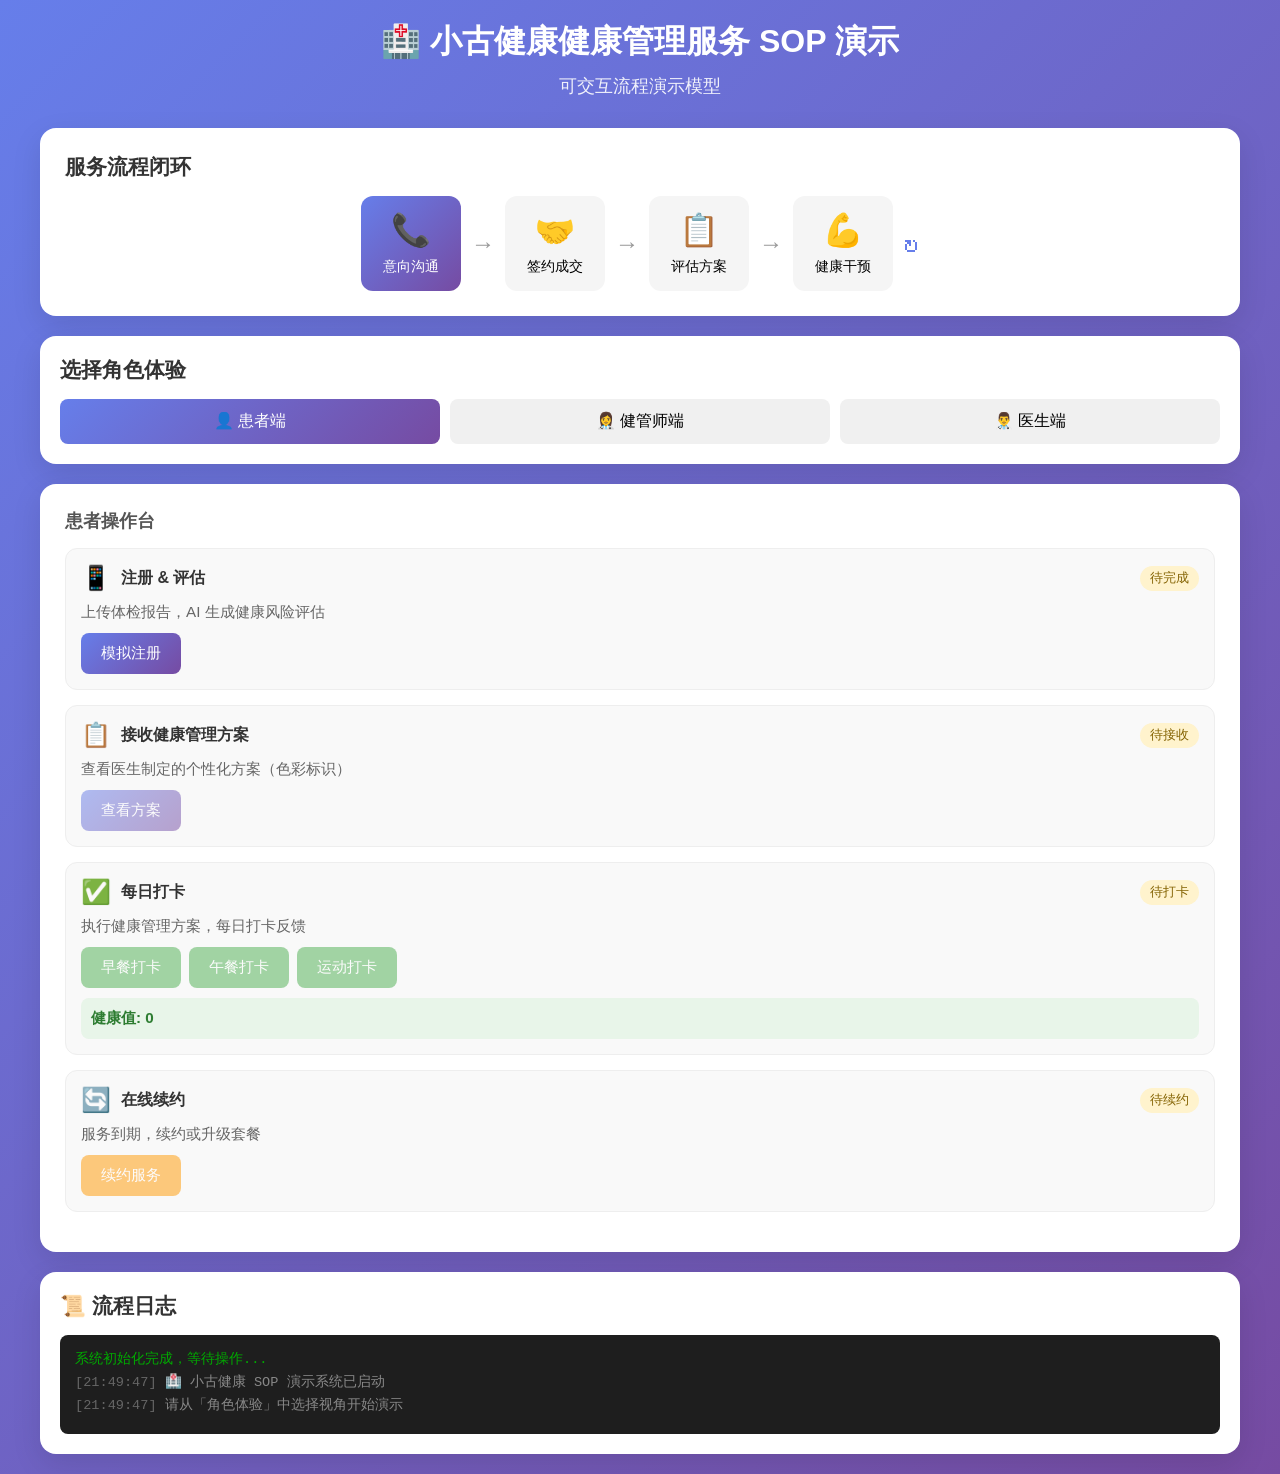
==== index.html @ e62ff380 "Add files via upload" ====
<!DOCTYPE html>
<html lang="zh-CN">
<head>
    <meta charset="UTF-8">
    <meta name="viewport" content="width=device-width, initial-scale=1.0">
    <title>小古健康 SOP 演示模型</title>
    <link rel="stylesheet" href="styles.css">
</head>
<body>
    <div class="container">
        <header>
            <h1>🏥 小古健康健康管理服务 SOP 演示</h1>
            <p class="subtitle">可交互流程演示模型</p>
        </header>

        <!-- 流程概览 -->
        <section class="flow-overview">
            <h2>服务流程闭环</h2>
            <div class="flow-steps">
                <div class="flow-step" data-step="1">
                    <div class="step-icon">📞</div>
                    <div class="step-name">意向沟通</div>
                </div>
                <div class="flow-arrow">→</div>
                <div class="flow-step" data-step="2">
                    <div class="step-icon">🤝</div>
                    <div class="step-name">签约成交</div>
                </div>
                <div class="flow-arrow">→</div>
                <div class="flow-step" data-step="3">
                    <div class="step-icon">📋</div>
                    <div class="step-name">评估方案</div>
                </div>
                <div class="flow-arrow">→</div>
                <div class="flow-step" data-step="4">
                    <div class="step-icon">💪</div>
                    <div class="step-name">健康干预</div>
                </div>
                <div class="flow-arrow loop">↻</div>
            </div>
        </section>

        <!-- 角色切换 -->
        <section class="role-section">
            <h2>选择角色体验</h2>
            <div class="role-tabs">
                <button class="role-tab active" data-role="patient">👤 患者端</button>
                <button class="role-tab" data-role="manager">👩‍⚕️ 健管师端</button>
                <button class="role-tab" data-role="doctor">👨‍⚕️ 医生端</button>
            </div>
        </section>

        <!-- 交互区域 -->
        <section class="interaction-area">
            <!-- 患者端 -->
            <div class="panel patient-panel active">
                <h3>患者操作台</h3>
                
                <div class="patient-flow">
                    <div class="action-card" id="action-register">
                        <div class="card-header">
                            <span class="card-icon">📱</span>
                            <span class="card-title">注册 & 评估</span>
                            <span class="card-status pending">待完成</span>
                        </div>
                        <div class="card-body">
                            <p>上传体检报告，AI 生成健康风险评估</p>
                            <button class="btn btn-primary" onclick="simulateRegister()">模拟注册</button>
                        </div>
                        <div class="card-result" id="register-result"></div>
                    </div>

                    <div class="action-card" id="action-plan">
                        <div class="card-header">
                            <span class="card-icon">📋</span>
                            <span class="card-title">接收健康管理方案</span>
                            <span class="card-status pending">待接收</span>
                        </div>
                        <div class="card-body">
                            <p>查看医生制定的个性化方案（色彩标识）</p>
                            <button class="btn btn-primary" onclick="showHealthPlan()" disabled>查看方案</button>
                        </div>
                        <div class="card-result" id="plan-result"></div>
                    </div>

                    <div class="action-card" id="action-checkin">
                        <div class="card-header">
                            <span class="card-icon">✅</span>
                            <span class="card-title">每日打卡</span>
                            <span class="card-status pending">待打卡</span>
                        </div>
                        <div class="card-body">
                            <p>执行健康管理方案，每日打卡反馈</p>
                            <div class="checkin-sim">
                                <button class="btn btn-success" onclick="simulateCheckin('breakfast')" disabled>早餐打卡</button>
                                <button class="btn btn-success" onclick="simulateCheckin('lunch')" disabled>午餐打卡</button>
                                <button class="btn btn-success" onclick="simulateCheckin('exercise')" disabled>运动打卡</button>
                            </div>
                            <div class="health-points">
                                健康值: <span id="health-points">0</span>
                            </div>
                        </div>
                        <div class="card-result" id="checkin-result"></div>
                    </div>

                    <div class="action-card" id="action-renew">
                        <div class="card-header">
                            <span class="card-icon">🔄</span>
                            <span class="card-title">在线续约</span>
                            <span class="card-status pending">待续约</span>
                        </div>
                        <div class="card-body">
                            <p>服务到期，续约或升级套餐</p>
                            <button class="btn btn-warning" onclick="simulateRenew()" disabled>续约服务</button>
                        </div>
                        <div class="card-result" id="renew-result"></div>
                    </div>
                </div>
            </div>

            <!-- 健管师端 -->
            <div class="panel manager-panel">
                <h3>健管师工作台</h3>
                
                <div class="manager-flow">
                    <div class="action-card">
                        <div class="card-header">
                            <span class="card-icon">📊</span>
                            <span class="card-title">患者列表</span>
                        </div>
                        <div class="card-body">
                            <div class="patient-list" id="patient-list">
                                <div class="patient-item">
                                    <span class="patient-name">张先生</span>
                                    <span class="patient-status status-pending">待评估</span>
                                </div>
                                <div class="patient-item">
                                    <span class="patient-name">李女士</span>
                                    <span class="patient-status status-active">执行中</span>
                                </div>
                                <div class="patient-item">
                                    <span class="patient-name">王先生</span>
                                    <span class="patient-status status-renew">待续约</span>
                                </div>
                            </div>
                        </div>
                    </div>

                    <div class="action-card">
                        <div class="card-header">
                            <span class="card-icon">💬</span>
                            <span class="card-title">企微消息</span>
                        </div>
                        <div class="card-body">
                            <div class="wechat-sim">
                                <div class="msg-list" id="msg-list">
                                    <div class="msg msg-patient">患者张先生：请问这个食谱我可以吃燕麦吗？</div>
                                    <div class="msg msg-system">⏰ 5分钟未回复，已启动自动回复</div>
                                    <div class="msg msg-auto">小古健康Bot：您的咨询已收到，医生稍后会详细解答～</div>
                                </div>
                            </div>
                        </div>
                    </div>

                    <div class="action-card">
                        <div class="card-header">
                            <span class="card-icon">📅</span>
                            <span class="card-title">任务日历</span>
                        </div>
                        <div class="card-body">
                            <div class="task-list">
                                <div class="task-item">09:00 - 确认今日打卡情况</div>
                                <div class="task-item">10:00 - 审核风险评估报告</div>
                                <div class="task-item">14:00 - 周反馈汇总</div>
                            </div>
                        </div>
                    </div>
                </div>
            </div>

            <!-- 医生端 -->
            <div class="panel doctor-panel">
                <h3>医生工作台</h3>
                
                <div class="doctor-flow">
                    <div class="action-card">
                        <div class="card-header">
                            <span class="card-icon">📋</span>
                            <span class="card-title">制定健康管理方案</span>
                        </div>
                        <div class="card-body">
                            <div class="plan-editor">
                                <div class="plan-section">
                                    <h4>🍽️ 推荐食材</h4>
                                    <div class="food-tags">
                                        <span class="tag tag-green">全麦面包</span>
                                        <span class="tag tag-green">西兰花</span>
                                        <span class="tag tag-green">三文鱼</span>
                                        <span class="tag tag-green">糙米</span>
                                    </div>
                                </div>
                                <div class="plan-section">
                                    <h4>🚫 不推荐</h4>
                                    <div class="food-tags">
                                        <span class="tag tag-red">白米饭</span>
                                        <span class="tag tag-red">糖果</span>
                                        <span class="tag tag-red">碳酸饮料</span>
                                    </div>
                                </div>
                                <div class="plan-section">
                                    <h4>🏃 推荐运动</h4>
                                    <div class="food-tags">
                                        <span class="tag tag-yellow">快走 30分钟</span>
                                        <span class="tag tag-yellow">游泳 20分钟</span>
                                    </div>
                                </div>
                                <div class="plan-section">
                                    <h4>💊 宣教内容</h4>
                                    <p class="edu-content">糖尿病患者每日碳水化合物摄入量应控制在...（AI生成）</p>
                                </div>
                                <button class="btn btn-primary" onclick="sendPlanToPatient()">发送方案给患者</button>
                            </div>
                        </div>
                    </div>

                    <div class="action-card">
                        <div class="card-header">
                            <span class="card-icon">⚠️</span>
                            <span class="card-title">异常预警</span>
                        </div>
                        <div class="card-body">
                            <div class="alert-list">
                                <div class="alert-item alert-warning">
                                    <span class="alert-icon">⚠️</span>
                                    <span class="alert-text">患者李女士：血糖 3.2 mmol/L（偏低）</span>
                                    <button class="btn btn-sm">立即处理</button>
                                </div>
                                <div class="alert-item alert-danger">
                                    <span class="alert-icon">🔴</span>
                                    <span class="alert-text">患者王先生：连续3天未打卡</span>
                                    <button class="btn btn-sm">跟进</button>
                                </div>
                            </div>
                        </div>
                    </div>
                </div>
            </div>
        </section>

        <!-- 流程日志 -->
        <section class="log-section">
            <h2>📜 流程日志</h2>
            <div class="log-container" id="log-container">
                <div class="log-entry">系统初始化完成，等待操作...</div>
            </div>
        </section>
    </div>

    <script src="app.js"></script>
</body>
</html>
---- styles.css ----
/* 小古健康 SOP 演示样式 */

* {
    margin: 0;
    padding: 0;
    box-sizing: border-box;
}

body {
    font-family: -apple-system, BlinkMacSystemFont, "Segoe UI", "PingFang SC", "Hiragino Sans GB", "Microsoft YaHei", sans-serif;
    background: linear-gradient(135deg, #667eea 0%, #764ba2 100%);
    min-height: 100vh;
    padding: 20px;
}

.container {
    max-width: 1200px;
    margin: 0 auto;
}

header {
    text-align: center;
    color: white;
    margin-bottom: 30px;
}

header h1 {
    font-size: 2rem;
    margin-bottom: 10px;
}

.subtitle {
    opacity: 0.9;
    font-size: 1.1rem;
}

h2 {
    color: #333;
    font-size: 1.3rem;
    margin-bottom: 15px;
}

h3 {
    color: #555;
    font-size: 1.1rem;
    margin-bottom: 15px;
}

/* 流程概览 */
.flow-overview {
    background: white;
    border-radius: 16px;
    padding: 25px;
    margin-bottom: 20px;
    box-shadow: 0 10px 30px rgba(0,0,0,0.1);
}

.flow-steps {
    display: flex;
    align-items: center;
    justify-content: center;
    gap: 10px;
    flex-wrap: wrap;
}

.flow-step {
    width: 100px;
    padding: 15px;
    background: #f5f5f5;
    border-radius: 12px;
    text-align: center;
    cursor: pointer;
    transition: all 0.3s;
}

.flow-step:hover {
    transform: translateY(-3px);
    box-shadow: 0 5px 15px rgba(0,0,0,0.1);
}

.flow-step.active {
    background: linear-gradient(135deg, #667eea 0%, #764ba2 100%);
    color: white;
}

.flow-step.completed {
    background: #4CAF50;
    color: white;
}

.step-icon {
    font-size: 2rem;
    margin-bottom: 8px;
}

.step-name {
    font-size: 0.9rem;
    font-weight: 500;
}

.flow-arrow {
    font-size: 1.5rem;
    color: #999;
}

.flow-arrow.loop {
    color: #667eea;
    font-size: 2rem;
}

/* 角色切换 */
.role-section {
    background: white;
    border-radius: 16px;
    padding: 20px;
    margin-bottom: 20px;
    box-shadow: 0 10px 30px rgba(0,0,0,0.1);
}

.role-tabs {
    display: flex;
    gap: 10px;
}

.role-tab {
    flex: 1;
    padding: 12px 20px;
    border: none;
    background: #f0f0f0;
    border-radius: 8px;
    cursor: pointer;
    font-size: 1rem;
    transition: all 0.3s;
}

.role-tab:hover {
    background: #e0e0e0;
}

.role-tab.active {
    background: linear-gradient(135deg, #667eea 0%, #764ba2 100%);
    color: white;
}

/* 交互区域 */
.interaction-area {
    background: white;
    border-radius: 16px;
    padding: 25px;
    margin-bottom: 20px;
    box-shadow: 0 10px 30px rgba(0,0,0,0.1);
}

.panel {
    display: none;
}

.panel.active {
    display: block;
}

/* 操作卡片 */
.action-card {
    background: #f9f9f9;
    border-radius: 12px;
    padding: 15px;
    margin-bottom: 15px;
    border: 1px solid #eee;
}

.card-header {
    display: flex;
    align-items: center;
    gap: 10px;
    margin-bottom: 10px;
}

.card-icon {
    font-size: 1.5rem;
}

.card-title {
    font-weight: 600;
    color: #333;
    flex: 1;
}

.card-status {
    padding: 4px 10px;
    border-radius: 20px;
    font-size: 0.8rem;
}

.card-status.pending {
    background: #fff3cd;
    color: #856404;
}

.card-status.done {
    background: #d4edda;
    color: #155724;
}

.card-body {
    color: #666;
    font-size: 0.95rem;
}

.card-body p {
    margin-bottom: 10px;
}

/* 按钮 */
.btn {
    padding: 10px 20px;
    border: none;
    border-radius: 8px;
    cursor: pointer;
    font-size: 0.95rem;
    transition: all 0.3s;
}

.btn:disabled {
    opacity: 0.5;
    cursor: not-allowed;
}

.btn-primary {
    background: linear-gradient(135deg, #667eea 0%, #764ba2 100%);
    color: white;
}

.btn-primary:hover:not(:disabled) {
    transform: translateY(-2px);
    box-shadow: 0 5px 15px rgba(102, 126, 234, 0.4);
}

.btn-success {
    background: #4CAF50;
    color: white;
}

.btn-success:hover:not(:disabled) {
    background: #45a049;
}

.btn-warning {
    background: #ff9800;
    color: white;
}

.btn-warning:hover:not(:disabled) {
    background: #f57c00;
}

.btn-sm {
    padding: 5px 12px;
    font-size: 0.85rem;
}

/* 健康值 */
.health-points {
    margin-top: 10px;
    padding: 10px;
    background: #e8f5e9;
    border-radius: 8px;
    font-weight: 600;
    color: #2e7d32;
}

/* 打卡模拟 */
.checkin-sim {
    display: flex;
    gap: 8px;
    flex-wrap: wrap;
    margin-bottom: 10px;
}

/* 患者列表 */
.patient-list {
    display: flex;
    flex-direction: column;
    gap: 8px;
}

.patient-item {
    display: flex;
    justify-content: space-between;
    align-items: center;
    padding: 10px;
    background: white;
    border-radius: 8px;
}

.patient-name {
    font-weight: 500;
}

.patient-status {
    padding: 4px 10px;
    border-radius: 20px;
    font-size: 0.8rem;
}

.status-pending {
    background: #fff3cd;
    color: #856404;
}

.status-active {
    background: #d4edda;
    color: #155724;
}

.status-renew {
    background: #cce5ff;
    color: #004085;
}

/* 企微消息 */
.wechat-sim {
    background: #f5f5f5;
    border-radius: 8px;
    padding: 10px;
    max-height: 200px;
    overflow-y: auto;
}

.msg {
    padding: 8px 12px;
    margin-bottom: 8px;
    border-radius: 8px;
    font-size: 0.9rem;
}

.msg-patient {
    background: #d4edda;
    align-self: flex-start;
}

.msg-system {
    background: #fff3cd;
    font-size: 0.85rem;
    color: #856404;
}

.msg-auto {
    background: #e3f2fd;
    font-size: 0.85rem;
}

/* 任务列表 */
.task-list {
    display: flex;
    flex-direction: column;
    gap: 8px;
}

.task-item {
    padding: 10px;
    background: white;
    border-radius: 8px;
    font-size: 0.95rem;
}

/* 方案编辑器 */
.plan-editor {
    background: white;
    border-radius: 8px;
    padding: 15px;
}

.plan-section {
    margin-bottom: 15px;
}

.plan-section h4 {
    margin-bottom: 8px;
    color: #333;
}

.food-tags {
    display: flex;
    gap: 8px;
    flex-wrap: wrap;
}

.tag {
    padding: 5px 12px;
    border-radius: 20px;
    font-size: 0.85rem;
}

.tag-green {
    background: #e8f5e9;
    color: #2e7d32;
}

.tag-yellow {
    background: #fff3cd;
    color: #856404;
}

.tag-red {
    background: #ffebee;
    color: #c62828;
}

.edu-content {
    padding: 10px;
    background: #f5f5f5;
    border-radius: 8px;
    font-size: 0.9rem;
    color: #666;
}

/* 预警列表 */
.alert-list {
    display: flex;
    flex-direction: column;
    gap: 10px;
}

.alert-item {
    display: flex;
    align-items: center;
    gap: 10px;
    padding: 10px;
    border-radius: 8px;
}

.alert-warning {
    background: #fff3cd;
}

.alert-danger {
    background: #ffebee;
}

.alert-icon {
    font-size: 1.2rem;
}

.alert-text {
    flex: 1;
    font-size: 0.9rem;
}

/* 流程日志 */
.log-section {
    background: white;
    border-radius: 16px;
    padding: 20px;
    box-shadow: 0 10px 30px rgba(0,0,0,0.1);
}

.log-container {
    background: #1e1e1e;
    border-radius: 8px;
    padding: 15px;
    max-height: 200px;
    overflow-y: auto;
}

.log-entry {
    font-family: "Consolas", monospace;
    font-size: 0.85rem;
    color: #0a0;
    margin-bottom: 5px;
}

.log-entry.system {
    color: #888;
}

.log-entry.success {
    color: #4CAF50;
}

.log-entry.warning {
    color: #ff9800;
}

.log-entry .timestamp {
    color: #666;
    margin-right: 8px;
}

/* 动画 */
@keyframes fadeIn {
    from { opacity: 0; transform: translateY(10px); }
    to { opacity: 1; transform: translateY(0); }
}

.action-card {
    animation: fadeIn 0.3s ease;
}

/* 响应式 */
@media (max-width: 768px) {
    body {
        padding: 10px;
    }
    
    .flow-steps {
        flex-direction: column;
    }
    
    .flow-arrow {
        transform: rotate(90deg);
    }
    
    .flow-arrow.loop {
        transform: rotate(0deg);
    }
    
    .role-tabs {
        flex-direction: column;
    }
}
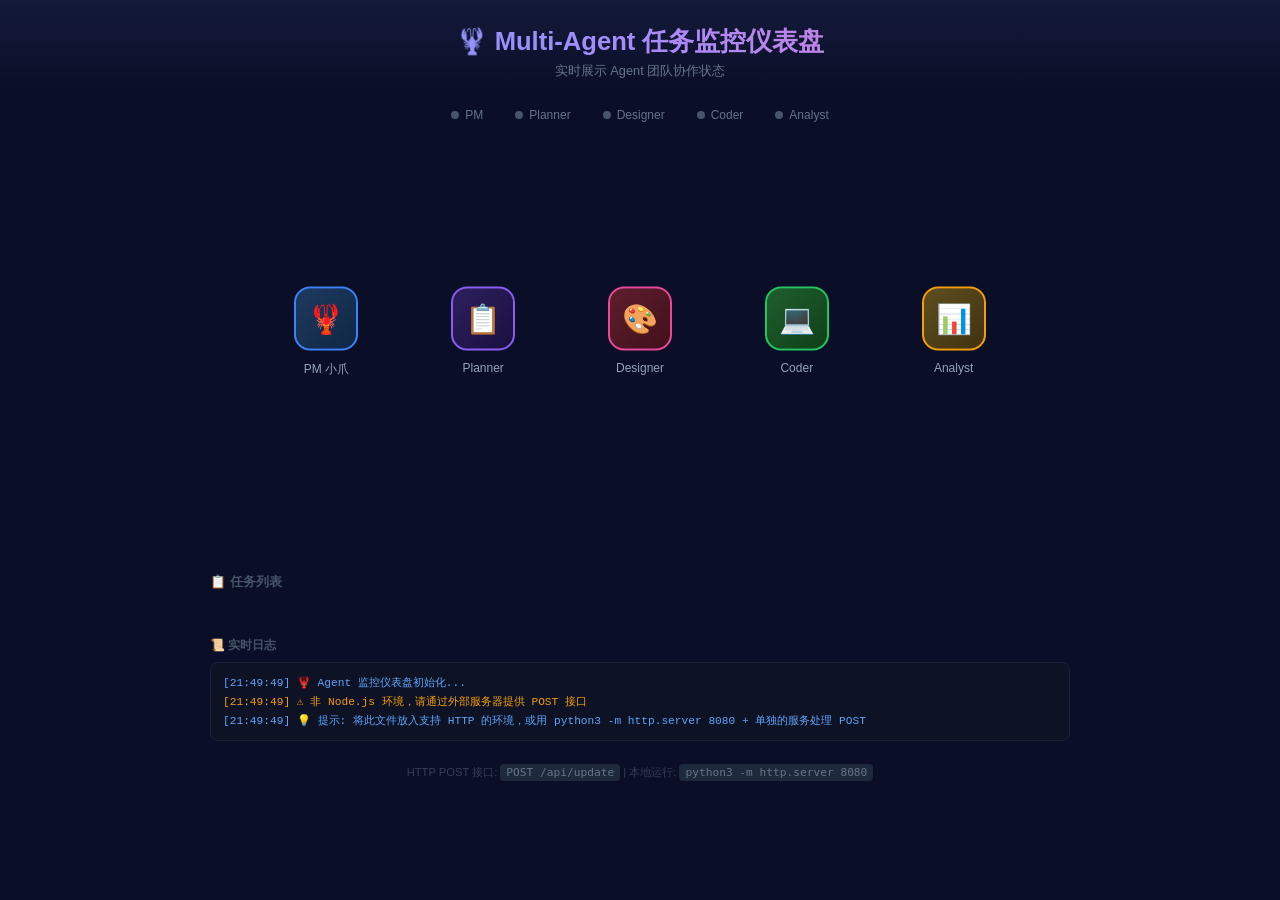
==== commit f872394d: "Add files via upload" ====
--- a/index.html
+++ b/index.html
@@ -1,261 +1,682 @@
 <!DOCTYPE html>
 <html lang="zh-CN">
 <head>
-    <meta charset="UTF-8">
-    <meta name="viewport" content="width=device-width, initial-scale=1.0">
-    <title>小古健康 SOP 演示模型</title>
-    <link rel="stylesheet" href="styles.css">
+  <meta charset="UTF-8">
+  <meta name="viewport" content="width=device-width, initial-scale=1.0">
+  <title>Agent 任务监控仪表盘</title>
+  <style>
+    * { margin: 0; padding: 0; box-sizing: border-box; }
+    body {
+      font-family: -apple-system, BlinkMacSystemFont, 'Segoe UI', Roboto, sans-serif;
+      background: #0a0e27;
+      color: #e0e6f0;
+      min-height: 100vh;
+      overflow-x: hidden;
+    }
+
+    /* 顶部标题 */
+    .header {
+      text-align: center;
+      padding: 24px 20px 16px;
+      background: linear-gradient(180deg, #131a3a 0%, transparent 100%);
+    }
+    .header h1 {
+      font-size: 1.6rem;
+      font-weight: 600;
+      background: linear-gradient(90deg, #60a5fa, #a78bfa, #f472b6);
+      -webkit-background-clip: text;
+      -webkit-text-fill-color: transparent;
+      background-clip: text;
+    }
+    .header p {
+      font-size: 0.8rem;
+      color: #64748b;
+      margin-top: 4px;
+    }
+
+    /* 状态栏 */
+    .status-bar {
+      display: flex;
+      justify-content: center;
+      gap: 32px;
+      padding: 12px;
+      font-size: 0.75rem;
+      color: #64748b;
+    }
+    .status-bar span { display: flex; align-items: center; gap: 6px; }
+    .status-bar .dot {
+      width: 8px; height: 8px; border-radius: 50%;
+    }
+    .dot.idle { background: #475569; }
+    .dot.active { background: #3b82f6; box-shadow: 0 0 6px #3b82f6; }
+    .dot.thinking { background: #f59e0b; box-shadow: 0 0 6px #f59e0b; animation: pulse 1s infinite; }
+    .dot.done { background: #22c55e; box-shadow: 0 0 6px #22c55e; }
+    @keyframes pulse { 0%,100%{opacity:1} 50%{opacity:0.4} }
+
+    /* 主画布 */
+    .canvas {
+      position: relative;
+      max-width: 900px;
+      margin: 0 auto;
+      height: 420px;
+    }
+
+    /* SVG连线层 */
+    .svg-layer {
+      position: absolute;
+      top: 0; left: 0;
+      width: 100%; height: 100%;
+      pointer-events: none;
+      z-index: 1;
+    }
+
+    /* Agent 节点 */
+    .agents {
+      position: absolute;
+      top: 50%;
+      left: 50%;
+      transform: translate(-50%, -50%);
+      display: grid;
+      grid-template-columns: repeat(5, 1fr);
+      gap: 24px;
+      width: 100%;
+      max-width: 800px;
+      padding: 0 20px;
+    }
+
+    .agent {
+      display: flex;
+      flex-direction: column;
+      align-items: center;
+      gap: 10px;
+      z-index: 2;
+    }
+
+    .avatar {
+      width: 64px;
+      height: 64px;
+      border-radius: 16px;
+      background: #1e2a4a;
+      border: 2px solid #2d3a5c;
+      display: flex;
+      align-items: center;
+      justify-content: center;
+      font-size: 1.8rem;
+      position: relative;
+      transition: all 0.3s;
+    }
+    .agent.pm .avatar { background: linear-gradient(135deg, #1e3a5f, #0f2744); border-color: #3b82f6; }
+    .agent.planner .avatar { background: linear-gradient(135deg, #2d1f5e, #1a1040); border-color: #8b5cf6; }
+    .agent.designer .avatar { background: linear-gradient(135deg, #5e1f2d, #40101a); border-color: #ec4899; }
+    .agent.coder .avatar { background: linear-gradient(135deg, #1f5e2d, #10401a); border-color: #22c55e; }
+    .agent.analyst .avatar { background: linear-gradient(135deg, #5e4e1f, #403210); border-color: #f59e0b; }
+
+    /* 头像激活态 */
+    .agent.active .avatar {
+      box-shadow: 0 0 20px rgba(96, 165, 250, 0.4);
+      border-color: #60a5fa;
+    }
+    .agent.planner.active .avatar { box-shadow: 0 0 20px rgba(139, 92, 246, 0.4); border-color: #a78bfa; }
+    .agent.designer.active .avatar { box-shadow: 0 0 20px rgba(236, 72, 153, 0.4); border-color: #f472b6; }
+    .agent.coder.active .avatar { box-shadow: 0 0 20px rgba(34, 197, 94, 0.4); border-color: #4ade80; }
+    .agent.analyst.active .avatar { box-shadow: 0 0 20px rgba(245, 158, 11, 0.4); border-color: #fbbf24; }
+
+    /* 头像变暗 */
+    .agent.idle .avatar { opacity: 0.5; filter: grayscale(0.3); }
+
+    /* 思考中动画 */
+    .thinking-ring {
+      position: absolute;
+      top: -4px; left: -4px; right: -4px; bottom: -4px;
+      border-radius: 20px;
+      border: 2px solid transparent;
+      border-top-color: #f59e0b;
+      animation: spin 1s linear infinite;
+      opacity: 0;
+      transition: opacity 0.3s;
+    }
+    .agent.thinking .thinking-ring { opacity: 1; }
+    @keyframes spin { to { transform: rotate(360deg); } }
+
+    /* 完成对勾 */
+    .check-mark {
+      position: absolute;
+      bottom: -6px; right: -6px;
+      width: 22px; height: 22px;
+      border-radius: 50%;
+      background: #22c55e;
+      display: flex;
+      align-items: center;
+      justify-content: center;
+      font-size: 0.7rem;
+      color: #fff;
+      opacity: 0;
+      transform: scale(0);
+      transition: all 0.3s;
+    }
+    .agent.done .check-mark { opacity: 1; transform: scale(1); }
+
+    .agent-name {
+      font-size: 0.75rem;
+      font-weight: 500;
+      color: #94a3b8;
+    }
+    .agent-status {
+      font-size: 0.65rem;
+      color: #475569;
+      height: 14px;
+    }
+    .agent.active .agent-name, .agent.thinking .agent-name { color: #e2e8f0; }
+
+    /* 电流粒子动画 */
+    .particle {
+      position: absolute;
+      width: 6px; height: 6px;
+      border-radius: 50%;
+      background: #60a5fa;
+      box-shadow: 0 0 8px #60a5fa;
+      pointer-events: none;
+      z-index: 10;
+      opacity: 0;
+    }
+    .particle.active { opacity: 1; }
+
+    /* 任务卡片区域 */
+    .task-cards {
+      padding: 20px;
+      max-width: 900px;
+      margin: 0 auto;
+    }
+    .task-cards h3 {
+      font-size: 0.8rem;
+      color: #475569;
+      margin-bottom: 10px;
+    }
+    .cards-list {
+      display: flex;
+      flex-direction: column;
+      gap: 8px;
+      max-height: 200px;
+      overflow-y: auto;
+    }
+    .cards-list::-webkit-scrollbar { width: 4px; }
+    .cards-list::-webkit-scrollbar-track { background: #1e293b; }
+    .cards-list::-webkit-scrollbar-thumb { background: #334155; border-radius: 2px; }
+
+    .task-card {
+      background: #131a3a;
+      border: 1px solid #1e2a4a;
+      border-radius: 10px;
+      padding: 12px 16px;
+      animation: slideIn 0.3s ease;
+    }
+    @keyframes slideIn {
+      from { opacity: 0; transform: translateY(-10px); }
+      to { opacity: 1; transform: translateY(0); }
+    }
+    .task-card-header {
+      display: flex;
+      justify-content: space-between;
+      align-items: center;
+      margin-bottom: 6px;
+    }
+    .task-card-id {
+      font-size: 0.7rem;
+      color: #64748b;
+      font-family: monospace;
+    }
+    .task-card-status {
+      font-size: 0.65rem;
+      padding: 2px 8px;
+      border-radius: 10px;
+    }
+    .task-card-status.pending { background: #1e3a5f; color: #60a5fa; }
+    .task-card-status.running { background: #3b2f00; color: #f59e0b; }
+    .task-card-status.done { background: #14532d; color: #22c55e; }
+    .task-card-msg { font-size: 0.75rem; color: #94a3b8; }
+    .task-card-flow {
+      display: flex;
+      align-items: center;
+      gap: 4px;
+      margin-top: 6px;
+      font-size: 0.65rem;
+      color: #475569;
+    }
+    .flow-node {
+      padding: 1px 6px;
+      border-radius: 4px;
+      background: #1e293b;
+    }
+
+    /* 日志区域 */
+    .log-area {
+      padding: 16px 20px;
+      max-width: 900px;
+      margin: 0 auto;
+    }
+    .log-area h3 {
+      font-size: 0.75rem;
+      color: #475569;
+      margin-bottom: 8px;
+    }
+    .log-list {
+      background: #0d1225;
+      border: 1px solid #1a2238;
+      border-radius: 8px;
+      padding: 10px 12px;
+      font-family: 'Courier New', monospace;
+      font-size: 0.7rem;
+      color: #64748b;
+      max-height: 120px;
+      overflow-y: auto;
+      display: flex;
+      flex-direction: column-reverse;
+    }
+    .log-list::-webkit-scrollbar { width: 4px; }
+    .log-list::-webkit-scrollbar-track { background: #0d1225; }
+    .log-list::-webkit-scrollbar-thumb { background: #1e293b; }
+    .log-entry { padding: 2px 0; }
+    .log-entry.info { color: #60a5fa; }
+    .log-entry.success { color: #22c55e; }
+    .log-entry.warn { color: #f59e0b; }
+    .log-entry.error { color: #ef4444; }
+
+    /* 启动提示 */
+    .server-hint {
+      text-align: center;
+      padding: 8px;
+      font-size: 0.7rem;
+      color: #334155;
+    }
+    .server-hint code {
+      background: #1e293b;
+      padding: 2px 6px;
+      border-radius: 4px;
+      color: #64748b;
+    }
+  </style>
 </head>
 <body>
-    <div class="container">
-        <header>
-            <h1>🏥 小古健康健康管理服务 SOP 演示</h1>
-            <p class="subtitle">可交互流程演示模型</p>
-        </header>
-
-        <!-- 流程概览 -->
-        <section class="flow-overview">
-            <h2>服务流程闭环</h2>
-            <div class="flow-steps">
-                <div class="flow-step" data-step="1">
-                    <div class="step-icon">📞</div>
-                    <div class="step-name">意向沟通</div>
-                </div>
-                <div class="flow-arrow">→</div>
-                <div class="flow-step" data-step="2">
-                    <div class="step-icon">🤝</div>
-                    <div class="step-name">签约成交</div>
-                </div>
-                <div class="flow-arrow">→</div>
-                <div class="flow-step" data-step="3">
-                    <div class="step-icon">📋</div>
-                    <div class="step-name">评估方案</div>
-                </div>
-                <div class="flow-arrow">→</div>
-                <div class="flow-step" data-step="4">
-                    <div class="step-icon">💪</div>
-                    <div class="step-name">健康干预</div>
-                </div>
-                <div class="flow-arrow loop">↻</div>
-            </div>
-        </section>
-
-        <!-- 角色切换 -->
-        <section class="role-section">
-            <h2>选择角色体验</h2>
-            <div class="role-tabs">
-                <button class="role-tab active" data-role="patient">👤 患者端</button>
-                <button class="role-tab" data-role="manager">👩‍⚕️ 健管师端</button>
-                <button class="role-tab" data-role="doctor">👨‍⚕️ 医生端</button>
-            </div>
-        </section>
-
-        <!-- 交互区域 -->
-        <section class="interaction-area">
-            <!-- 患者端 -->
-            <div class="panel patient-panel active">
-                <h3>患者操作台</h3>
-                
-                <div class="patient-flow">
-                    <div class="action-card" id="action-register">
-                        <div class="card-header">
-                            <span class="card-icon">📱</span>
-                            <span class="card-title">注册 & 评估</span>
-                            <span class="card-status pending">待完成</span>
-                        </div>
-                        <div class="card-body">
-                            <p>上传体检报告，AI 生成健康风险评估</p>
-                            <button class="btn btn-primary" onclick="simulateRegister()">模拟注册</button>
-                        </div>
-                        <div class="card-result" id="register-result"></div>
-                    </div>
-
-                    <div class="action-card" id="action-plan">
-                        <div class="card-header">
-                            <span class="card-icon">📋</span>
-                            <span class="card-title">接收健康管理方案</span>
-                            <span class="card-status pending">待接收</span>
-                        </div>
-                        <div class="card-body">
-                            <p>查看医生制定的个性化方案（色彩标识）</p>
-                            <button class="btn btn-primary" onclick="showHealthPlan()" disabled>查看方案</button>
-                        </div>
-                        <div class="card-result" id="plan-result"></div>
-                    </div>
-
-                    <div class="action-card" id="action-checkin">
-                        <div class="card-header">
-                            <span class="card-icon">✅</span>
-                            <span class="card-title">每日打卡</span>
-                            <span class="card-status pending">待打卡</span>
-                        </div>
-                        <div class="card-body">
-                            <p>执行健康管理方案，每日打卡反馈</p>
-                            <div class="checkin-sim">
-                                <button class="btn btn-success" onclick="simulateCheckin('breakfast')" disabled>早餐打卡</button>
-                                <button class="btn btn-success" onclick="simulateCheckin('lunch')" disabled>午餐打卡</button>
-                                <button class="btn btn-success" onclick="simulateCheckin('exercise')" disabled>运动打卡</button>
-                            </div>
-                            <div class="health-points">
-                                健康值: <span id="health-points">0</span>
-                            </div>
-                        </div>
-                        <div class="card-result" id="checkin-result"></div>
-                    </div>
-
-                    <div class="action-card" id="action-renew">
-                        <div class="card-header">
-                            <span class="card-icon">🔄</span>
-                            <span class="card-title">在线续约</span>
-                            <span class="card-status pending">待续约</span>
-                        </div>
-                        <div class="card-body">
-                            <p>服务到期，续约或升级套餐</p>
-                            <button class="btn btn-warning" onclick="simulateRenew()" disabled>续约服务</button>
-                        </div>
-                        <div class="card-result" id="renew-result"></div>
-                    </div>
-                </div>
-            </div>
-
-            <!-- 健管师端 -->
-            <div class="panel manager-panel">
-                <h3>健管师工作台</h3>
-                
-                <div class="manager-flow">
-                    <div class="action-card">
-                        <div class="card-header">
-                            <span class="card-icon">📊</span>
-                            <span class="card-title">患者列表</span>
-                        </div>
-                        <div class="card-body">
-                            <div class="patient-list" id="patient-list">
-                                <div class="patient-item">
-                                    <span class="patient-name">张先生</span>
-                                    <span class="patient-status status-pending">待评估</span>
-                                </div>
-                                <div class="patient-item">
-                                    <span class="patient-name">李女士</span>
-                                    <span class="patient-status status-active">执行中</span>
-                                </div>
-                                <div class="patient-item">
-                                    <span class="patient-name">王先生</span>
-                                    <span class="patient-status status-renew">待续约</span>
-                                </div>
-                            </div>
-                        </div>
-                    </div>
-
-                    <div class="action-card">
-                        <div class="card-header">
-                            <span class="card-icon">💬</span>
-                            <span class="card-title">企微消息</span>
-                        </div>
-                        <div class="card-body">
-                            <div class="wechat-sim">
-                                <div class="msg-list" id="msg-list">
-                                    <div class="msg msg-patient">患者张先生：请问这个食谱我可以吃燕麦吗？</div>
-                                    <div class="msg msg-system">⏰ 5分钟未回复，已启动自动回复</div>
-                                    <div class="msg msg-auto">小古健康Bot：您的咨询已收到，医生稍后会详细解答～</div>
-                                </div>
-                            </div>
-                        </div>
-                    </div>
-
-                    <div class="action-card">
-                        <div class="card-header">
-                            <span class="card-icon">📅</span>
-                            <span class="card-title">任务日历</span>
-                        </div>
-                        <div class="card-body">
-                            <div class="task-list">
-                                <div class="task-item">09:00 - 确认今日打卡情况</div>
-                                <div class="task-item">10:00 - 审核风险评估报告</div>
-                                <div class="task-item">14:00 - 周反馈汇总</div>
-                            </div>
-                        </div>
-                    </div>
-                </div>
-            </div>
-
-            <!-- 医生端 -->
-            <div class="panel doctor-panel">
-                <h3>医生工作台</h3>
-                
-                <div class="doctor-flow">
-                    <div class="action-card">
-                        <div class="card-header">
-                            <span class="card-icon">📋</span>
-                            <span class="card-title">制定健康管理方案</span>
-                        </div>
-                        <div class="card-body">
-                            <div class="plan-editor">
-                                <div class="plan-section">
-                                    <h4>🍽️ 推荐食材</h4>
-                                    <div class="food-tags">
-                                        <span class="tag tag-green">全麦面包</span>
-                                        <span class="tag tag-green">西兰花</span>
-                                        <span class="tag tag-green">三文鱼</span>
-                                        <span class="tag tag-green">糙米</span>
-                                    </div>
-                                </div>
-                                <div class="plan-section">
-                                    <h4>🚫 不推荐</h4>
-                                    <div class="food-tags">
-                                        <span class="tag tag-red">白米饭</span>
-                                        <span class="tag tag-red">糖果</span>
-                                        <span class="tag tag-red">碳酸饮料</span>
-                                    </div>
-                                </div>
-                                <div class="plan-section">
-                                    <h4>🏃 推荐运动</h4>
-                                    <div class="food-tags">
-                                        <span class="tag tag-yellow">快走 30分钟</span>
-                                        <span class="tag tag-yellow">游泳 20分钟</span>
-                                    </div>
-                                </div>
-                                <div class="plan-section">
-                                    <h4>💊 宣教内容</h4>
-                                    <p class="edu-content">糖尿病患者每日碳水化合物摄入量应控制在...（AI生成）</p>
-                                </div>
-                                <button class="btn btn-primary" onclick="sendPlanToPatient()">发送方案给患者</button>
-                            </div>
-                        </div>
-                    </div>
-
-                    <div class="action-card">
-                        <div class="card-header">
-                            <span class="card-icon">⚠️</span>
-                            <span class="card-title">异常预警</span>
-                        </div>
-                        <div class="card-body">
-                            <div class="alert-list">
-                                <div class="alert-item alert-warning">
-                                    <span class="alert-icon">⚠️</span>
-                                    <span class="alert-text">患者李女士：血糖 3.2 mmol/L（偏低）</span>
-                                    <button class="btn btn-sm">立即处理</button>
-                                </div>
-                                <div class="alert-item alert-danger">
-                                    <span class="alert-icon">🔴</span>
-                                    <span class="alert-text">患者王先生：连续3天未打卡</span>
-                                    <button class="btn btn-sm">跟进</button>
-                                </div>
-                            </div>
-                        </div>
-                    </div>
-                </div>
-            </div>
-        </section>
-
-        <!-- 流程日志 -->
-        <section class="log-section">
-            <h2>📜 流程日志</h2>
-            <div class="log-container" id="log-container">
-                <div class="log-entry">系统初始化完成，等待操作...</div>
-            </div>
-        </section>
+
+<div class="header">
+  <h1>🦞 Multi-Agent 任务监控仪表盘</h1>
+  <p>实时展示 Agent 团队协作状态</p>
+</div>
+
+<div class="status-bar">
+  <span><div class="dot idle" id="dot-pm"></div> PM</span>
+  <span><div class="dot idle" id="dot-planner"></div> Planner</span>
+  <span><div class="dot idle" id="dot-designer"></div> Designer</span>
+  <span><div class="dot idle" id="dot-coder"></div> Coder</span>
+  <span><div class="dot idle" id="dot-analyst"></div> Analyst</span>
+</div>
+
+<div class="canvas" id="canvas">
+  <svg class="svg-layer" id="svgLayer" viewBox="0 0 900 420" preserveAspectRatio="xMidYMid meet"></svg>
+
+  <div class="agents">
+    <div class="agent pm" id="agent-pm" data-agent="pm">
+      <div class="avatar">
+        <span>🦞</span>
+        <div class="thinking-ring"></div>
+        <div class="check-mark">✓</div>
+      </div>
+      <div class="agent-name">PM 小爪</div>
+      <div class="agent-status" id="status-pm"></div>
     </div>
 
-    <script src="app.js"></script>
+    <div class="agent planner" id="agent-planner" data-agent="planner">
+      <div class="avatar">
+        <span>📋</span>
+        <div class="thinking-ring"></div>
+        <div class="check-mark">✓</div>
+      </div>
+      <div class="agent-name">Planner</div>
+      <div class="agent-status" id="status-planner"></div>
+    </div>
+
+    <div class="agent designer" id="agent-designer" data-agent="designer">
+      <div class="avatar">
+        <span>🎨</span>
+        <div class="thinking-ring"></div>
+        <div class="check-mark">✓</div>
+      </div>
+      <div class="agent-name">Designer</div>
+      <div class="agent-status" id="status-designer"></div>
+    </div>
+
+    <div class="agent coder" id="agent-coder" data-agent="coder">
+      <div class="avatar">
+        <span>💻</span>
+        <div class="thinking-ring"></div>
+        <div class="check-mark">✓</div>
+      </div>
+      <div class="agent-name">Coder</div>
+      <div class="agent-status" id="status-coder"></div>
+    </div>
+
+    <div class="agent analyst" id="agent-analyst" data-agent="analyst">
+      <div class="avatar">
+        <span>📊</span>
+        <div class="thinking-ring"></div>
+        <div class="check-mark">✓</div>
+      </div>
+      <div class="agent-name">Analyst</div>
+      <div class="agent-status" id="status-analyst"></div>
+    </div>
+  </div>
+</div>
+
+<div class="task-cards">
+  <h3>📋 任务列表</h3>
+  <div class="cards-list" id="cardsList"></div>
+</div>
+
+<div class="log-area">
+  <h3>📜 实时日志</h3>
+  <div class="log-list" id="logList"></div>
+</div>
+
+<div class="server-hint">
+  HTTP POST 接口: <code>POST /api/update</code> | 本地运行: <code>python3 -m http.server 8080</code>
+</div>
+
+<script>
+// ===== 状态管理 =====
+const state = {
+  tasks: {},       // taskId -> { status, flow: [] }
+  agents: {}       // agentName -> { status: idle|active|thinking|done, lastMsg }
+};
+
+// ===== DOM 引用 =====
+const agents = ['pm', 'planner', 'designer', 'coder', 'analyst'];
+const svgLayer = document.getElementById('svgLayer');
+const cardsList = document.getElementById('cardsList');
+const logList = document.getElementById('logList');
+
+// ===== 日志记录 =====
+function log(msg, level = 'info') {
+  const el = document.createElement('div');
+  el.className = `log-entry ${level}`;
+  const time = new Date().toLocaleTimeString('zh-CN', { hour12: false });
+  el.textContent = `[${time}] ${msg}`;
+  logList.prepend(el);
+  // 限制日志数量
+  while (logList.children.length > 100) {
+    logList.removeChild(logList.lastChild);
+  }
+}
+
+// ===== Agent 状态更新 =====
+function setAgentStatus(agent, status, msg) {
+  const el = document.getElementById(`agent-${agent}`);
+  const statusEl = document.getElementById(`status-${agent}`);
+  const dot = document.getElementById(`dot-${agent}`);
+
+  // 清除所有状态类
+  el.classList.remove('idle', 'active', 'thinking', 'done');
+  el.classList.add(status);
+  if (statusEl) statusEl.textContent = msg || '';
+  if (dot) {
+    dot.classList.remove('idle', 'active', 'thinking', 'done');
+    dot.classList.add(status);
+  }
+}
+
+// ===== 电流动画 =====
+function getAgentCenter(agent) {
+  const el = document.getElementById(`agent-${agent}`);
+  const canvas = document.getElementById('canvas');
+  const rect = el.getBoundingClientRect();
+  const canvasRect = canvas.getBoundingClientRect();
+  return {
+    x: rect.left - canvasRect.left + rect.width / 2,
+    y: rect.top - canvasRect.top + rect.height / 2
+  };
+}
+
+function drawFlow(from, to, color) {
+  const f = getAgentCenter(from);
+  const t = getAgentCenter(to);
+
+  // 创建路径
+  const path = document.createElementNS('http://www.w3.org/2000/svg', 'path');
+  const mx = (f.x + t.x) / 2;
+  const my = (f.y + t.y) / 2 - 40;
+  path.setAttribute('d', `M${f.x},${f.y} Q${mx},${my} ${t.x},${t.y}`);
+  path.setAttribute('fill', 'none');
+  path.setAttribute('stroke', color || '#60a5fa');
+  path.setAttribute('stroke-width', '2');
+  path.setAttribute('stroke-dasharray', '8,4');
+  path.setAttribute('opacity', '0.6');
+  svgLayer.appendChild(path);
+
+  // 绘制路径动画
+  const len = path.getTotalLength();
+  path.style.strokeDasharray = len;
+  path.style.strokeDashoffset = len;
+
+  // 粒子
+  const particle = document.createElementNS('http://www.w3.org/2000/svg', 'circle');
+  particle.setAttribute('r', '4');
+  particle.setAttribute('fill', color || '#60a5fa');
+  particle.setAttribute('filter', 'drop-shadow(0 0 4px ' + (color || '#60a5fa') + ')');
+  svgLayer.appendChild(particle);
+
+  // 动画：绘制路径 + 粒子移动
+  let start = null;
+  const dur = 800; // ms
+
+  function animate(ts) {
+    if (!start) start = ts;
+    const progress = Math.min((ts - start) / dur, 1);
+
+    // 绘制路径
+    path.style.strokeDashoffset = len * (1 - progress);
+
+    // 粒子位置
+    const pt = path.getPointAtLength(len * progress);
+    particle.setAttribute('cx', pt.x);
+    particle.setAttribute('cy', pt.y);
+
+    if (progress < 1) {
+      requestAnimationFrame(animate);
+    } else {
+      // 动画结束，延迟删除
+      setTimeout(() => {
+        path.remove();
+        particle.remove();
+      }, 300);
+    }
+  }
+
+  requestAnimationFrame(animate);
+  log(`⚡ ${from} → ${to} 电流流动`, 'info');
+}
+
+// ===== 任务卡片 =====
+function updateTaskCard(taskId, status, flow, msg) {
+  let card = document.getElementById(`card-${taskId}`);
+  if (!card) {
+    card = document.createElement('div');
+    card.id = `card-${taskId}`;
+    card.className = 'task-card';
+    cardsList.prepend(card);
+  }
+
+  const statusLabel = { pending: '等待中', running: '进行中', done: '已完成' };
+  const statusClass = { pending: 'pending', running: 'running', done: 'done' };
+
+  card.innerHTML = `
+    <div class="task-card-header">
+      <span class="task-card-id">#${taskId}</span>
+      <span class="task-card-status ${statusClass[status] || 'pending'}">${statusLabel[status] || status}</span>
+    </div>
+    <div class="task-card-msg">${msg || ''}</div>
+    ${flow && flow.length > 0 ? `
+      <div class="task-card-flow">
+        ${flow.map(f => `<span class="flow-node">${f}</span>`).join(' → ')}
+      </div>
+    ` : ''}
+  `;
+}
+
+// ===== 消息处理 =====
+function handleEvent(data) {
+  const { type, taskId, from, to, message } = data;
+  const agentColor = {
+    pm: '#3b82f6', planner: '#8b5cf6', designer: '#ec4899',
+    coder: '#22c55e', analyst: '#f59e0b'
+  };
+
+  switch (type) {
+    case 'task_start':
+      state.tasks[taskId] = { status: 'pending', flow: [] };
+      updateTaskCard(taskId, 'pending', [], message);
+      log(`📋 任务开始: ${taskId} - ${message}`, 'info');
+      break;
+
+    case 'task_dispatch':
+      if (state.tasks[taskId]) {
+        state.tasks[taskId].flow.push(from);
+        state.tasks[taskId].status = 'running';
+      }
+      drawFlow(from, to, agentColor[to]);
+      setAgentStatus(to, 'thinking', '思考中...');
+      updateTaskCard(taskId, 'running', state.tasks[taskId].flow, message);
+      log(`📨 分发任务: ${from} → ${to} (${taskId})`, 'info');
+      break;
+
+    case 'agent_thinking':
+      setAgentStatus(to, 'thinking', message || '思考中...');
+      if (state.tasks[taskId]) {
+        state.tasks[taskId].status = 'running';
+        updateTaskCard(taskId, 'running', state.tasks[taskId].flow, message);
+      }
+      log(`🤔 ${to} 思考中: ${message}`, 'warn');
+      break;
+
+    case 'agent_done':
+      setAgentStatus(to, 'done', message || '完成');
+      if (state.tasks[taskId]) {
+        updateTaskCard(taskId, 'running', state.tasks[taskId].flow, message);
+      }
+      log(`✅ ${to} 完成任务: ${message}`, 'success');
+      break;
+
+    case 'report_back':
+      drawFlow(from, 'pm', agentColor[from]);
+      setAgentStatus(from, 'done', '已汇报');
+      if (state.tasks[taskId]) {
+        state.tasks[taskId].flow.push('✓' + from);
+        updateTaskCard(taskId, 'running', state.tasks[taskId].flow, message);
+      }
+      log(`📤 ${from} 汇报给 PM: ${message}`, 'success');
+      break;
+
+    case 'pm_aggregate':
+      setAgentStatus('pm', 'active', message || '汇总中...');
+      if (state.tasks[taskId]) {
+        updateTaskCard(taskId, 'running', state.tasks[taskId].flow, message);
+      }
+      log(`🔄 PM 汇总: ${message}`, 'info');
+      break;
+
+    case 'task_complete':
+      if (state.tasks[taskId]) {
+        state.tasks[taskId].status = 'done';
+        updateTaskCard(taskId, 'done', state.tasks[taskId].flow, message);
+      }
+      setAgentStatus('pm', 'done', '任务完成');
+      agents.forEach(a => {
+        if (state.agents[a]?.status === 'done') {
+          setAgentStatus(a, 'idle', '');
+          setAgentStatus(a, 'done', '完成');
+        }
+      });
+      log(`🎉 任务全部完成: ${taskId} - ${message}`, 'success');
+      break;
+
+    default:
+      log(`未知事件类型: ${type}`, 'error');
+  }
+
+  // 更新 state
+  if (to) {
+    state.agents[to] = { status: type.includes('done') || type.includes('complete') ? 'done' : type.includes('thinking') ? 'thinking' : 'active', lastMsg: message };
+  }
+}
+
+// ===== HTTP Server (嵌入式) =====
+let serverPort = 3000;
+
+function startServer(port) {
+  const http = require('http');
+  const url = require('url');
+
+  const server = http.createServer((req, res) => {
+    // CORS
+    res.setHeader('Access-Control-Allow-Origin', '*');
+    res.setHeader('Access-Control-Allow-Methods', 'GET, POST, OPTIONS');
+    res.setHeader('Access-Control-Allow-Headers', 'Content-Type');
+    if (req.method === 'OPTIONS') {
+      res.writeHead(204);
+      res.end();
+      return;
+    }
+
+    const parsedUrl = url.parse(req.url, true);
+
+    if (req.method === 'POST' && parsedUrl.pathname === '/api/update') {
+      let body = '';
+      req.on('data', chunk => body += chunk);
+      req.on('end', () => {
+        try {
+          const data = JSON.parse(body);
+          handleEvent(data);
+          res.writeHead(200, { 'Content-Type': 'application/json' });
+          res.end(JSON.stringify({ ok: true }));
+          log(`📥 收到 POST: ${data.type}`, 'info');
+        } catch (e) {
+          res.writeHead(400, { 'Content-Type': 'application/json' });
+          res.end(JSON.stringify({ error: e.message }));
+        }
+      });
+    } else if (req.method === 'GET' && parsedUrl.pathname === '/api/status') {
+      res.writeHead(200, { 'Content-Type': 'application/json' });
+      res.end(JSON.stringify({ tasks: state.tasks, agents: state.agents }));
+    } else {
+      res.writeHead(404);
+      res.end('Not Found');
+    }
+  });
+
+  server.listen(port, () => {
+    log(`🚀 HTTP Server 启动: http://localhost:${port}`, 'success');
+    log(`📡 POST 端点: http://localhost:${port}/api/update`, 'info');
+  });
+}
+
+// ===== 初始化 =====
+log('🦞 Agent 监控仪表盘初始化...', 'info');
+
+// 如果是 Node.js 环境，启动 HTTP 服务器
+if (typeof require !== 'undefined' && typeof process !== 'undefined') {
+  const args = process.argv.slice(2);
+  const portArg = args.find(a => a.startsWith('--port='));
+  const port = portArg ? parseInt(portArg.split('=')[1]) : 3000;
+  startServer(port);
+} else {
+  log('⚠️ 非 Node.js 环境，请通过外部服务器提供 POST 接口', 'warn');
+  log('💡 提示: 将此文件放入支持 HTTP 的环境，或用 python3 -m http.server 8080 + 单独的服务处理 POST', 'info');
+}
+
+// 暴露全局处理函数（供外部调用）
+window.handleEvent = handleEvent;
+window.updateTaskCard = updateTaskCard;
+window.setAgentStatus = setAgentStatus;
+window.drawFlow = drawFlow;
+window.log = log;
+</script>
 </body>
 </html>
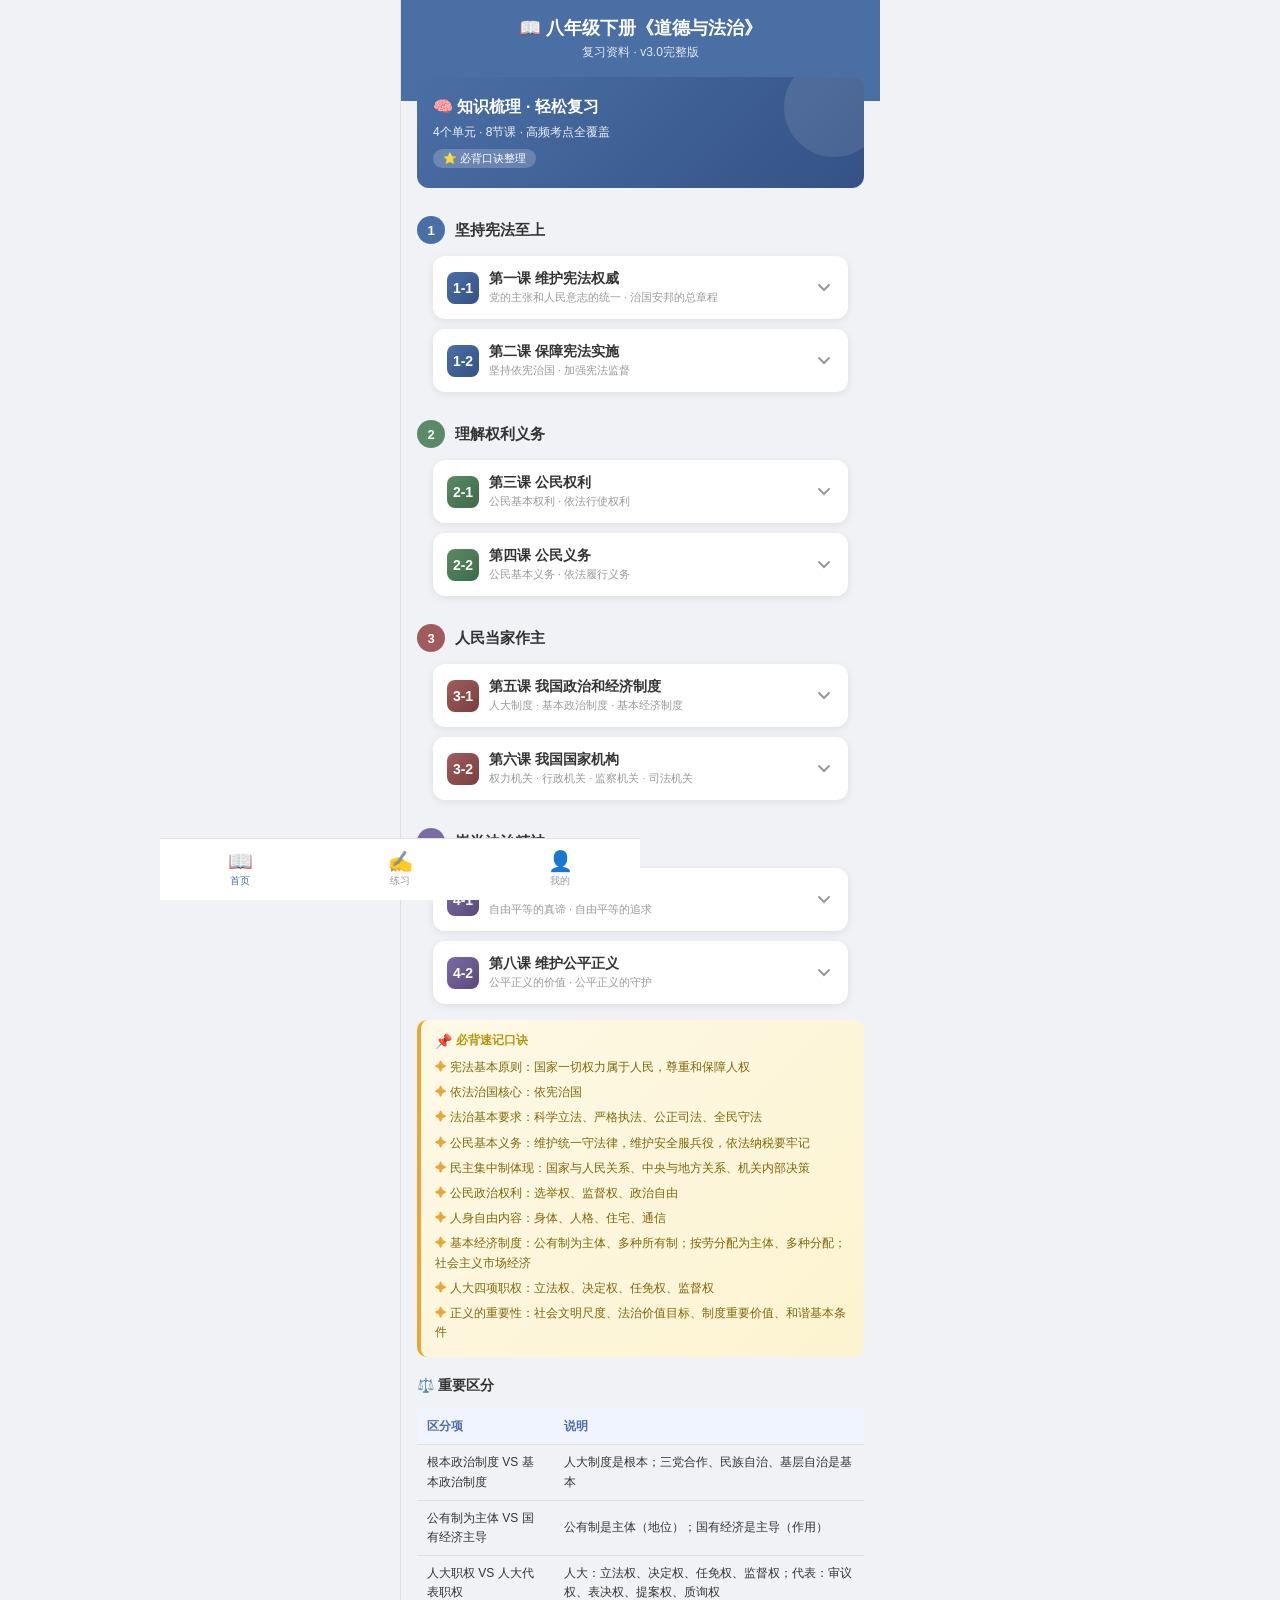
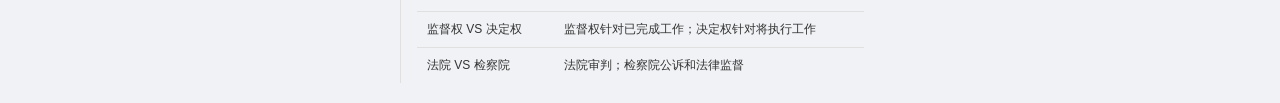
==== commit 317a316e: "Add files via upload" ====
--- a/index.html
+++ b/index.html
@@ -1,682 +1,1045 @@
 <!DOCTYPE html>
 <html lang="zh-CN">
 <head>
-  <meta charset="UTF-8">
-  <meta name="viewport" content="width=device-width, initial-scale=1.0">
-  <title>Agent 任务监控仪表盘</title>
-  <style>
-    * { margin: 0; padding: 0; box-sizing: border-box; }
-    body {
-      font-family: -apple-system, BlinkMacSystemFont, 'Segoe UI', Roboto, sans-serif;
-      background: #0a0e27;
-      color: #e0e6f0;
-      min-height: 100vh;
-      overflow-x: hidden;
-    }
-
-    /* 顶部标题 */
-    .header {
-      text-align: center;
-      padding: 24px 20px 16px;
-      background: linear-gradient(180deg, #131a3a 0%, transparent 100%);
-    }
-    .header h1 {
-      font-size: 1.6rem;
-      font-weight: 600;
-      background: linear-gradient(90deg, #60a5fa, #a78bfa, #f472b6);
-      -webkit-background-clip: text;
-      -webkit-text-fill-color: transparent;
-      background-clip: text;
-    }
-    .header p {
-      font-size: 0.8rem;
-      color: #64748b;
-      margin-top: 4px;
-    }
-
-    /* 状态栏 */
-    .status-bar {
-      display: flex;
-      justify-content: center;
-      gap: 32px;
-      padding: 12px;
-      font-size: 0.75rem;
-      color: #64748b;
-    }
-    .status-bar span { display: flex; align-items: center; gap: 6px; }
-    .status-bar .dot {
-      width: 8px; height: 8px; border-radius: 50%;
-    }
-    .dot.idle { background: #475569; }
-    .dot.active { background: #3b82f6; box-shadow: 0 0 6px #3b82f6; }
-    .dot.thinking { background: #f59e0b; box-shadow: 0 0 6px #f59e0b; animation: pulse 1s infinite; }
-    .dot.done { background: #22c55e; box-shadow: 0 0 6px #22c55e; }
-    @keyframes pulse { 0%,100%{opacity:1} 50%{opacity:0.4} }
-
-    /* 主画布 */
-    .canvas {
-      position: relative;
-      max-width: 900px;
-      margin: 0 auto;
-      height: 420px;
-    }
-
-    /* SVG连线层 */
-    .svg-layer {
-      position: absolute;
-      top: 0; left: 0;
-      width: 100%; height: 100%;
-      pointer-events: none;
-      z-index: 1;
-    }
-
-    /* Agent 节点 */
-    .agents {
-      position: absolute;
-      top: 50%;
-      left: 50%;
-      transform: translate(-50%, -50%);
-      display: grid;
-      grid-template-columns: repeat(5, 1fr);
-      gap: 24px;
-      width: 100%;
-      max-width: 800px;
-      padding: 0 20px;
-    }
-
-    .agent {
-      display: flex;
-      flex-direction: column;
-      align-items: center;
-      gap: 10px;
-      z-index: 2;
-    }
-
-    .avatar {
-      width: 64px;
-      height: 64px;
-      border-radius: 16px;
-      background: #1e2a4a;
-      border: 2px solid #2d3a5c;
-      display: flex;
-      align-items: center;
-      justify-content: center;
-      font-size: 1.8rem;
-      position: relative;
-      transition: all 0.3s;
-    }
-    .agent.pm .avatar { background: linear-gradient(135deg, #1e3a5f, #0f2744); border-color: #3b82f6; }
-    .agent.planner .avatar { background: linear-gradient(135deg, #2d1f5e, #1a1040); border-color: #8b5cf6; }
-    .agent.designer .avatar { background: linear-gradient(135deg, #5e1f2d, #40101a); border-color: #ec4899; }
-    .agent.coder .avatar { background: linear-gradient(135deg, #1f5e2d, #10401a); border-color: #22c55e; }
-    .agent.analyst .avatar { background: linear-gradient(135deg, #5e4e1f, #403210); border-color: #f59e0b; }
-
-    /* 头像激活态 */
-    .agent.active .avatar {
-      box-shadow: 0 0 20px rgba(96, 165, 250, 0.4);
-      border-color: #60a5fa;
-    }
-    .agent.planner.active .avatar { box-shadow: 0 0 20px rgba(139, 92, 246, 0.4); border-color: #a78bfa; }
-    .agent.designer.active .avatar { box-shadow: 0 0 20px rgba(236, 72, 153, 0.4); border-color: #f472b6; }
-    .agent.coder.active .avatar { box-shadow: 0 0 20px rgba(34, 197, 94, 0.4); border-color: #4ade80; }
-    .agent.analyst.active .avatar { box-shadow: 0 0 20px rgba(245, 158, 11, 0.4); border-color: #fbbf24; }
-
-    /* 头像变暗 */
-    .agent.idle .avatar { opacity: 0.5; filter: grayscale(0.3); }
-
-    /* 思考中动画 */
-    .thinking-ring {
-      position: absolute;
-      top: -4px; left: -4px; right: -4px; bottom: -4px;
-      border-radius: 20px;
-      border: 2px solid transparent;
-      border-top-color: #f59e0b;
-      animation: spin 1s linear infinite;
-      opacity: 0;
-      transition: opacity 0.3s;
-    }
-    .agent.thinking .thinking-ring { opacity: 1; }
-    @keyframes spin { to { transform: rotate(360deg); } }
-
-    /* 完成对勾 */
-    .check-mark {
-      position: absolute;
-      bottom: -6px; right: -6px;
-      width: 22px; height: 22px;
-      border-radius: 50%;
-      background: #22c55e;
-      display: flex;
-      align-items: center;
-      justify-content: center;
-      font-size: 0.7rem;
-      color: #fff;
-      opacity: 0;
-      transform: scale(0);
-      transition: all 0.3s;
-    }
-    .agent.done .check-mark { opacity: 1; transform: scale(1); }
-
-    .agent-name {
-      font-size: 0.75rem;
-      font-weight: 500;
-      color: #94a3b8;
-    }
-    .agent-status {
-      font-size: 0.65rem;
-      color: #475569;
-      height: 14px;
-    }
-    .agent.active .agent-name, .agent.thinking .agent-name { color: #e2e8f0; }
-
-    /* 电流粒子动画 */
-    .particle {
-      position: absolute;
-      width: 6px; height: 6px;
-      border-radius: 50%;
-      background: #60a5fa;
-      box-shadow: 0 0 8px #60a5fa;
-      pointer-events: none;
-      z-index: 10;
-      opacity: 0;
-    }
-    .particle.active { opacity: 1; }
-
-    /* 任务卡片区域 */
-    .task-cards {
-      padding: 20px;
-      max-width: 900px;
-      margin: 0 auto;
-    }
-    .task-cards h3 {
-      font-size: 0.8rem;
-      color: #475569;
-      margin-bottom: 10px;
-    }
-    .cards-list {
-      display: flex;
-      flex-direction: column;
-      gap: 8px;
-      max-height: 200px;
-      overflow-y: auto;
-    }
-    .cards-list::-webkit-scrollbar { width: 4px; }
-    .cards-list::-webkit-scrollbar-track { background: #1e293b; }
-    .cards-list::-webkit-scrollbar-thumb { background: #334155; border-radius: 2px; }
-
-    .task-card {
-      background: #131a3a;
-      border: 1px solid #1e2a4a;
-      border-radius: 10px;
-      padding: 12px 16px;
-      animation: slideIn 0.3s ease;
-    }
-    @keyframes slideIn {
-      from { opacity: 0; transform: translateY(-10px); }
-      to { opacity: 1; transform: translateY(0); }
-    }
-    .task-card-header {
-      display: flex;
-      justify-content: space-between;
-      align-items: center;
-      margin-bottom: 6px;
-    }
-    .task-card-id {
-      font-size: 0.7rem;
-      color: #64748b;
-      font-family: monospace;
-    }
-    .task-card-status {
-      font-size: 0.65rem;
-      padding: 2px 8px;
-      border-radius: 10px;
-    }
-    .task-card-status.pending { background: #1e3a5f; color: #60a5fa; }
-    .task-card-status.running { background: #3b2f00; color: #f59e0b; }
-    .task-card-status.done { background: #14532d; color: #22c55e; }
-    .task-card-msg { font-size: 0.75rem; color: #94a3b8; }
-    .task-card-flow {
-      display: flex;
-      align-items: center;
-      gap: 4px;
-      margin-top: 6px;
-      font-size: 0.65rem;
-      color: #475569;
-    }
-    .flow-node {
-      padding: 1px 6px;
-      border-radius: 4px;
-      background: #1e293b;
-    }
-
-    /* 日志区域 */
-    .log-area {
-      padding: 16px 20px;
-      max-width: 900px;
-      margin: 0 auto;
-    }
-    .log-area h3 {
-      font-size: 0.75rem;
-      color: #475569;
-      margin-bottom: 8px;
-    }
-    .log-list {
-      background: #0d1225;
-      border: 1px solid #1a2238;
-      border-radius: 8px;
-      padding: 10px 12px;
-      font-family: 'Courier New', monospace;
-      font-size: 0.7rem;
-      color: #64748b;
-      max-height: 120px;
-      overflow-y: auto;
-      display: flex;
-      flex-direction: column-reverse;
-    }
-    .log-list::-webkit-scrollbar { width: 4px; }
-    .log-list::-webkit-scrollbar-track { background: #0d1225; }
-    .log-list::-webkit-scrollbar-thumb { background: #1e293b; }
-    .log-entry { padding: 2px 0; }
-    .log-entry.info { color: #60a5fa; }
-    .log-entry.success { color: #22c55e; }
-    .log-entry.warn { color: #f59e0b; }
-    .log-entry.error { color: #ef4444; }
-
-    /* 启动提示 */
-    .server-hint {
-      text-align: center;
-      padding: 8px;
-      font-size: 0.7rem;
-      color: #334155;
-    }
-    .server-hint code {
-      background: #1e293b;
-      padding: 2px 6px;
-      border-radius: 4px;
-      color: #64748b;
-    }
-  </style>
+<meta charset="UTF-8">
+<meta name="viewport" content="width=device-width, initial-scale=1.0, maximum-scale=1.0, user-scalable=no">
+<title>八年级下册《道德与法治》复习</title>
+<style>
+*{margin:0;padding:0;box-sizing:border-box}
+:root{
+--primary:#4A6FA5;
+--primary-dark:#345286;
+--accent:#E8A838;
+--danger:#E74C3C;
+--success:#27AE60;
+--bg:#F0F2F5;
+--card:#fff;
+--text:#333;
+--text-light:#666;
+--text-muted:#999;
+--border:#E0E0E0;
+--shadow:0 2px 8px rgba(0,0,0,0.08);
+--radius:12px;
+}
+body{font-family:-apple-system,BlinkMacSystemFont,"PingFang SC","Helvetica Neue",Helvetica,Arial,sans-serif;background:var(--bg);color:var(--text);max-width:480px;margin:0 auto;min-height:100vh;padding-bottom:70px;overflow-x:hidden}
+a{text-decoration:none;color:inherit}
+
+/* 顶部 */
+.header{background:var(--primary);color:#fff;padding:16px 16px 40px;text-align:center;position:relative}
+.header h1{font-size:18px;font-weight:600;margin-bottom:4px}
+.header p{font-size:12px;opacity:0.85}
+
+/* Tab内容 */
+.tab-content{display:none}
+.tab-content.active{display:block}
+
+/* 首页 */
+.home-banner{background:linear-gradient(135deg,var(--primary),var(--primary-dark));border-radius:var(--radius);margin:-24px 16px 16px;padding:20px 16px;color:#fff;position:relative;overflow:hidden}
+.home-banner::before{content:'';position:absolute;right:-20px;top:-20px;width:100px;height:100px;background:rgba(255,255,255,0.1);border-radius:50%}
+.home-banner h2{font-size:16px;margin-bottom:6px}
+.home-banner p{font-size:12px;opacity:0.9}
+.home-banner .tag{display:inline-block;background:rgba(255,255,255,0.2);border-radius:20px;padding:2px 10px;font-size:11px;margin-top:8px}
+
+/* 单元卡片 */
+.unit-section{margin:16px}
+.unit-title{display:flex;align-items:center;gap:10px;padding:12px 0}
+.unit-num{display:inline-flex;align-items:center;justify-content:center;width:28px;height:28px;background:var(--primary);color:#fff;border-radius:50%;font-size:13px;font-weight:700}
+.unit-num.unit2{background:#5D8A66}
+.unit-num.unit3{background:#A05C5C}
+.unit-num.unit4{background:#7B6BA5}
+.unit-name{font-size:15px;font-weight:600;color:var(--text)}
+
+/* 课程卡片 */
+.lesson-list{margin:0 16px}
+.lesson-card{background:var(--card);border-radius:var(--radius);padding:14px;margin-bottom:10px;box-shadow:var(--shadow)}
+.lesson-header{display:flex;align-items:center;justify-content:space-between;cursor:pointer;user-select:none}
+.lesson-title-wrap{display:flex;align-items:center;gap:10px}
+.lesson-icon{width:32px;height:32px;background:linear-gradient(135deg,var(--primary),var(--primary-dark));border-radius:8px;display:flex;align-items:center;justify-content:center;color:#fff;font-size:14px;font-weight:700}
+.lesson-icon.icon2{background:linear-gradient(135deg,#5D8A66,#3d6b47)}
+.lesson-icon.icon3{background:linear-gradient(135deg,#A05C5C,#7a3e3e)}
+.lesson-icon.icon4{background:linear-gradient(135deg,#7B6BA5,#5a4a7a)}
+.lesson-title{font-size:14px;font-weight:600}
+.lesson-subtitle{font-size:11px;color:var(--text-muted);margin-top:2px}
+.arrow{width:20px;height:20px;transition:transform 0.2s;flex-shrink:0}
+.arrow svg{width:100%;height:100%;fill:none;stroke:var(--text-muted);stroke-width:2;stroke-linecap:round}
+.lesson-card.open .arrow{transform:rotate(180deg)}
+.lesson-boxes{display:none;padding-top:12px}
+.lesson-card.open .lesson-boxes{display:block}
+
+/* 知识点盒子 */
+.know-box{margin-bottom:10px;border-radius:10px;border:1px solid var(--border);overflow:hidden}
+.know-box:last-child{margin-bottom:0}
+.know-label{display:flex;align-items:center;gap:6px;padding:8px 12px;font-size:12px;font-weight:600}
+.know-label.book{background:#EBF5FB;color:#2471A3}
+.know-label.mean{background:#FEF9E7;color:#B7950B}
+.know-label.eg{background:#EAFAF1;color:#1E8449}
+.know-label.tip{background:#FDEDEC;color:#922B21}
+.know-label .dot{width:6px;height:6px;border-radius:50%}
+.know-box.book .dot{background:#2471A3}
+.know-box.mean .dot{background:#B7950B}
+.know-box.eg .dot{background:#1E8449}
+.know-box.tip .dot{background:#922B21}
+.know-content{padding:8px 12px 10px;font-size:13px;line-height:1.7;color:var(--text)}
+.know-content.fold{max-height:80px;overflow:hidden;position:relative}
+.know-content.fold::after{content:'';position:absolute;bottom:0;left:0;right:0;height:30px;background:linear-gradient(transparent,#fff)}
+.fold-btn{display:block;width:100%;text-align:center;padding:6px;background:#f8f9fa;border-top:1px solid var(--border);color:var(--primary);font-size:12px;cursor:pointer;border-radius:0 0 10px 10px}
+.fold-btn:hover{background:#eef2f7}
+
+/* 口诀卡片 */
+.slogan-card{background:linear-gradient(135deg,#FEF9E7,#FCF3CF);border-left:4px solid var(--accent);border-radius:10px;padding:12px 14px;margin:10px 16px}
+.slogan-card .slogan-title{font-size:12px;font-weight:700;color:#B7950B;margin-bottom:6px;display:flex;align-items:center;gap:4px}
+.slogan-card .slogan-title span{font-size:14px}
+.slogan-card .slogan-list{list-style:none}
+.slogan-card .slogan-list li{font-size:12px;color:#7D6608;padding:3px 0;line-height:1.6}
+.slogan-card .slogan-list li::before{content:'✦ ';color:var(--accent)}
+
+/* 练习页 */
+.practice-wrap{padding:16px}
+.practice-select{margin-bottom:16px}
+.practice-select label{font-size:13px;color:var(--text-light);margin-bottom:8px;display:block}
+.practice-select select{width:100%;padding:10px 12px;border:1px solid var(--border);border-radius:10px;font-size:14px;background:#fff;color:var(--text);appearance:none;background-image:url("data:image/svg+xml,%3Csvg xmlns='http://www.w3.org/2000/svg' width='12' height='12' viewBox='0 0 12 12'%3E%3Cpath d='M2 4l4 4 4-4' stroke='%23999' stroke-width='2' fill='none' stroke-linecap='round'/%3E%3C/svg%3E");background-repeat:no-repeat;background-position:right 12px center}
+.quiz-card{background:var(--card);border-radius:var(--radius);padding:16px;margin-bottom:12px;box-shadow:var(--shadow)}
+.quiz-num{font-size:11px;color:var(--primary);font-weight:600;margin-bottom:8px;display:flex;align-items:center;gap:4px}
+.quiz-num::before{content:'';display:inline-block;width:4px;height:4px;background:var(--primary);border-radius:50%}
+.quiz-question{font-size:14px;line-height:1.7;margin-bottom:14px;font-weight:500}
+.quiz-options{list-style:none}
+.quiz-options li{padding:10px 14px;border:1.5px solid var(--border);border-radius:10px;margin-bottom:8px;cursor:pointer;font-size:13px;transition:all 0.2s;display:flex;align-items:center;gap:8px}
+.quiz-options li .opt-icon{width:20px;height:20px;border:2px solid var(--border);border-radius:50%;flex-shrink:0;display:flex;align-items:center;justify-content:center;font-size:11px;color:var(--text-muted);transition:all 0.2s}
+.quiz-options li:hover{border-color:var(--primary);background:#F0F4FF}
+.quiz-options li.selected{border-color:var(--primary);background:#EBF5FF}
+.quiz-options li.correct{border-color:var(--success);background:#EAFAF1;color:var(--success)}
+.quiz-options li.wrong{border-color:var(--danger);background:#FDEDEC;color:var(--danger)}
+.quiz-options li.correct .opt-icon,.quiz-options li.wrong .opt-icon{border-color:inherit;color:inherit}
+.quiz-options li.correct .opt-icon::after{content:'✓'}
+.quiz-options li.wrong .opt-icon::after{content:'✗'}
+.quiz-options li.disabled{cursor:default;pointer-events:none}
+.quiz-result{margin-top:12px;padding:10px 14px;border-radius:10px;font-size:13px;display:none}
+.quiz-result.show{display:block}
+.quiz-result.right{background:#EAFAF1;color:#1E8449;border-left:3px solid var(--success)}
+.quiz-result.wrong{background:#FDEDEC;color:#922B21;border-left:3px solid var(--danger)}
+.quiz-progress{font-size:12px;color:var(--text-muted);margin-bottom:12px;text-align:center}
+.quiz-nav{display:flex;gap:8px;margin-top:16px}
+.quiz-nav button{flex:1;padding:10px;border:none;border-radius:10px;font-size:14px;cursor:pointer;transition:all 0.2s}
+.quiz-nav .btn-prev{background:#f0f0f0;color:var(--text)}
+.quiz-nav .btn-next{background:var(--primary);color:#fff}
+.quiz-nav .btn-next:disabled{background:#ccc;cursor:default}
+.quiz-score{text-align:center;padding:30px 20px;background:var(--card);border-radius:var(--radius);box-shadow:var(--shadow)}
+.quiz-score .score-num{font-size:48px;font-weight:700;color:var(--primary);margin-bottom:8px}
+.quiz-score .score-text{font-size:14px;color:var(--text-light);margin-bottom:20px}
+.quiz-score .score-detail{text-align:left;font-size:13px;background:#f8f9fa;border-radius:10px;padding:14px;margin-bottom:16px}
+.quiz-score .score-detail div{padding:4px 0;display:flex;justify-content:space-between}
+
+/* 我的页面 */
+.my-page{padding:16px}
+.profile-card{background:var(--card);border-radius:var(--radius);padding:20px 16px;margin-bottom:16px;box-shadow:var(--shadow);text-align:center}
+.profile-avatar{width:60px;height:60px;background:linear-gradient(135deg,var(--primary),var(--primary-dark));border-radius:50%;margin:0 auto 10px;display:flex;align-items:center;justify-content:center;color:#fff;font-size:24px;font-weight:700}
+.profile-name{font-size:16px;font-weight:600;margin-bottom:4px}
+.profile-desc{font-size:12px;color:var(--text-muted)}
+.stats-row{display:flex;gap:10px}
+.stats-card{flex:1;background:var(--card);border-radius:var(--radius);padding:14px;text-align:center;box-shadow:var(--shadow)}
+.stats-card .stats-num{font-size:22px;font-weight:700;color:var(--primary)}
+.stats-card .stats-label{font-size:11px;color:var(--text-muted);margin-top:2px}
+.info-card{background:var(--card);border-radius:var(--radius);padding:4px 0;margin-bottom:10px;box-shadow:var(--shadow)}
+.info-item{display:flex;align-items:center;padding:13px 16px;gap:12px}
+.info-item:not(:last-child){border-bottom:1px solid #f0f0f0}
+.info-item .info-icon{width:32px;height:32px;background:#f0f4ff;border-radius:8px;display:flex;align-items:center;justify-content:center;font-size:16px;flex-shrink:0}
+.info-item .info-text{flex:1;font-size:14px}
+.info-item .info-arrow{color:var(--text-muted);font-size:12px}
+
+/* 底部Tab */
+.tab-bar{position:fixed;bottom:0;left:50%;transform:translateX(-50%);width:100%;max-width:480px;background:#fff;border-top:1px solid var(--border);display:flex;z-index:100;padding:6px 0;padding-bottom:calc(6px + env(safe-area-inset-bottom))}
+.tab-item{display:flex;flex:1;flex-direction:column;align-items:center;gap:3px;padding:6px 0;cursor:pointer;user-select:none;-webkit-tap-highlight-color:transparent}
+.tab-item .tab-icon{font-size:20px;line-height:1}
+.tab-item .tab-label{font-size:10px;color:var(--text-muted);transition:color 0.2s}
+.tab-item.active .tab-label{color:var(--primary)}
+.tab-item.active .tab-icon{color:var(--primary)}
+
+/* 弹窗遮罩 */
+.modal-overlay{display:none;position:fixed;top:0;left:0;right:0;bottom:0;background:rgba(0,0,0,0.5);z-index:200;align-items:flex-end;justify-content:center}
+.modal-overlay.show{display:flex}
+.modal-box{background:#fff;border-radius:16px 16px 0 0;width:100%;max-width:480px;max-height:85vh;overflow-y:auto;padding:20px 16px;padding-bottom:calc(20px + env(safe-area-inset-bottom))}
+.modal-hd{display:flex;align-items:center;justify-content:space-between;margin-bottom:16px}
+.modal-hd h3{font-size:16px;font-weight:600}
+.modal-close{width:28px;height:28px;border-radius:50%;background:#f0f0f0;display:flex;align-items:center;justify-content:center;cursor:pointer;font-size:16px;color:var(--text-muted)}
+
+/* 横版表格 */
+.table-wrap{overflow-x:auto;margin:10px 0}
+table{width:100%;border-collapse:collapse;font-size:12px}
+th,td{padding:8px 10px;text-align:left;border-bottom:1px solid var(--border);line-height:1.6}
+th{background:#F0F4FF;color:var(--primary);font-weight:600;white-space:nowrap}
+tr:last-child td{border-bottom:none}
+
+/* 空状态 */
+.empty-state{text-align:center;padding:40px 20px;color:var(--text-muted)}
+.empty-state .empty-icon{font-size:48px;margin-bottom:12px}
+
+/* 加载 */
+.loading{text-align:center;padding:30px;color:var(--text-muted)}
+
+/* 小标签 */
+.badge{display:inline-block;padding:1px 6px;border-radius:4px;font-size:10px;font-weight:600}
+.badge-star{background:#FEF9E7;color:#B7950B}
+.badge-new{background:#EBF5FB;color:#2471A3}
+
+@media(min-width:481px){
+  body{padding-bottom:0;border-left:1px solid var(--border);min-height:100vh}
+  .tab-bar{left:calc(50% - 240px)}
+}
+</style>
 </head>
 <body>
 
+<!-- 顶部 -->
 <div class="header">
-  <h1>🦞 Multi-Agent 任务监控仪表盘</h1>
-  <p>实时展示 Agent 团队协作状态</p>
+  <h1>📖 八年级下册《道德与法治》</h1>
+  <p>复习资料 · v3.0完整版</p>
 </div>
 
-<div class="status-bar">
-  <span><div class="dot idle" id="dot-pm"></div> PM</span>
-  <span><div class="dot idle" id="dot-planner"></div> Planner</span>
-  <span><div class="dot idle" id="dot-designer"></div> Designer</span>
-  <span><div class="dot idle" id="dot-coder"></div> Coder</span>
-  <span><div class="dot idle" id="dot-analyst"></div> Analyst</span>
+<!-- 首页 Tab -->
+<div class="tab-content active" id="tab-home">
+  <div class="home-banner">
+    <h2>🧠 知识梳理 · 轻松复习</h2>
+    <p>4个单元 · 8节课 · 高频考点全覆盖</p>
+    <span class="tag">⭐ 必背口诀整理</span>
+  </div>
+
+  <!-- 单元一 -->
+  <div class="unit-section">
+    <div class="unit-title">
+      <span class="unit-num">1</span>
+      <span class="unit-name">坚持宪法至上</span>
+    </div>
+    <div class="lesson-list">
+      <div class="lesson-card" onclick="toggleLesson(this)">
+        <div class="lesson-header">
+          <div class="lesson-title-wrap">
+            <div class="lesson-icon">1-1</div>
+            <div>
+              <div class="lesson-title">第一课 维护宪法权威</div>
+              <div class="lesson-subtitle">党的主张和人民意志的统一 · 治国安邦的总章程</div>
+            </div>
+          </div>
+          <div class="arrow"><svg viewBox="0 0 20 20"><path d="M5 7l5 5 5-5"/></svg></div>
+        </div>
+        <div class="lesson-boxes">
+
+          <div class="know-box book">
+            <div class="know-label book"><span class="dot"></span>📖 国家性质和根本制度</div>
+            <div class="know-content">中华人民共和国是工人阶级领导的、以工农联盟为基础的人民民主专政的社会主义国家。<br>根本制度：社会主义制度。</div>
+          </div>
+
+          <div class="know-box book">
+            <div class="know-label book"><span class="dot"></span>📖 为什么要坚持中国共产党领导？</div>
+            <div class="know-content fold">①中国共产党是中国工人阶级的先锋队，同时是中国人民和中华民族的先锋队。<br>②全心全意为人民服务是党的根本宗旨。<br>③党的最高理想和最终目标是实现共产主义。<br>④中国共产党领导是中国特色社会主义最本质的特征，是中国特色社会主义制度的最大优势。</div>
+            <div class="fold-btn" onclick="toggleFold(this)">展开全部 ▼</div>
+          </div>
+
+          <div class="know-box mean">
+            <div class="know-label mean"><span class="dot"></span>💡 意思是</div>
+            <div class="know-content">中国共产党始终代表人民利益，领导中国人民不断前进，是中国特色社会主义事业的领导核心。</div>
+          </div>
+
+          <div class="know-box eg">
+            <div class="know-label eg"><span class="dot"></span>🌰 比如</div>
+            <div class="know-content">脱贫攻坚、疫情防控等重大成就都是在党的领导下取得的。</div>
+          </div>
+
+          <div class="know-box book">
+            <div class="know-label book"><span class="dot"></span>📖 宪法基本原则</div>
+            <div class="know-content">①国家的一切权力属于人民。②尊重和保障人权。<br><strong>注意：</strong>一切权力属于"人民"而不是"公民"。</div>
+          </div>
+
+          <div class="know-box book">
+            <div class="know-label book"><span class="dot"></span>📖 宪法如何保障国家权力属于人民？</div>
+            <div class="know-content fold">①宪法确认我国的国家性质，明确人民当家作主的地位。<br>②宪法规定的社会主义经济制度奠定了国家权力属于人民的经济基础。<br>③宪法规定的社会主义政治制度明确了人民行使国家权力的基本途径和形式。<br>④宪法规定广泛的公民基本权利，并规定实现公民基本权利的保障措施。<br>⑤宪法还规定国家武装力量属于人民。</div>
+            <div class="fold-btn" onclick="toggleFold(this)">展开全部 ▼</div>
+          </div>
+
+          <div class="know-box book">
+            <div class="know-label book"><span class="dot"></span>📖 为什么要尊重和保障人权？</div>
+            <div class="know-content">①尊重和保障人权是我国宪法的基本原则。<br>②尊重和保障人权是立法活动的基本要求。</div>
+          </div>
+
+          <div class="know-box book">
+            <div class="know-label book"><span class="dot"></span>📖 国家如何保障人权？</div>
+            <div class="know-content fold">①立法：宪法规定公民享有的广泛的基本权利<br>②执法：行政机关树立尊重和保障人权的意识<br>③监察：加强对所有行使公职人员的监督<br>④司法：保护公民的各项合法权益<br>⑤普法：增强全民法治观念</div>
+            <div class="fold-btn" onclick="toggleFold(this)">展开全部 ▼</div>
+          </div>
+
+          <div class="know-box book">
+            <div class="know-label book"><span class="dot"></span>📖 国家机构的产生</div>
+            <div class="know-content">①全国人大和地方各级人大都由民主选举产生，对人民负责，受人民监督。<br>②行政机关、监察机关、审判机关、检察机关都由人大产生，对它负责，受它监督。</div>
+          </div>
+
+          <div class="know-box book">
+            <div class="know-label book"><span class="dot"></span>📖 民主集中制原则的体现</div>
+            <div class="know-content">①国家机构与人民的关系方面<br>②中央与地方国家机构的关系方面<br>③国家机关内部作出决策、决定时</div>
+          </div>
+
+          <div class="know-box tip">
+            <div class="know-label tip"><span class="dot"></span>🔑 口诀</div>
+            <div class="know-content">权力是把双刃剑，用好造福人民，滥用贻害无穷</div>
+          </div>
+
+          <div class="know-box book">
+            <div class="know-label book"><span class="dot"></span>📖 宪法如何规范权力运行？</div>
+            <div class="know-content">①国家权力必须在宪法和法律限定的范围内行使。<br>②对国家机关及其工作人员来说，权力就是责任，责任就要担当。<br>③国家权力必须严格按照法定的途径和方式行使。<br>④<strong>法定职责必须为，法无授权不可为。</strong></div>
+          </div>
+
+          <div class="know-box book">
+            <div class="know-label book"><span class="dot"></span>📖 宪法的构成</div>
+            <div class="know-content">我国现行宪法除序言外，设有第一章总纲，第二章公民的基本权利和义务，第三章国家机构，第四章国旗、国歌、国徽、首都，共四章一百四十三条。</div>
+          </div>
+
+          <div class="know-box book">
+            <div class="know-label book"><span class="dot"></span>📖 宪法的地位</div>
+            <div class="know-content fold">①我国宪法是党的主张和人民意志的统一，是治国安邦的总章程。<br>②宪法具有至高无上的权威。<br>③宪法是国家的根本法，在国家法律体系中具有最高的法律地位、法律权威和法律效力。<br>④宪法是国家法制统一的基础。</div>
+            <div class="fold-btn" onclick="toggleFold(this)">展开全部 ▼</div>
+          </div>
+
+          <div class="know-box tip">
+            <div class="know-label tip"><span class="dot"></span>🔑 记忆口诀</div>
+            <div class="know-content">宪法内容根本性，效力最高是依据，制修程序更严格</div>
+          </div>
+
+          <div class="know-box book">
+            <div class="know-label book"><span class="dot"></span>📖 如何增强宪法意识？</div>
+            <div class="know-content"><strong>国家：</strong>设立国家宪法日、建立宪法宣誓制度<br><strong>公民：</strong>①学习宪法②认同宪法③践行宪法</div>
+          </div>
+
+          <div class="know-box tip">
+            <div class="know-label tip"><span class="dot"></span>🔑 口诀</div>
+            <div class="know-content">学宪法、懂宪法、信宪法、用宪法</div>
+          </div>
+
+        </div>
+      </div>
+
+      <div class="lesson-card" onclick="toggleLesson(this)">
+        <div class="lesson-header">
+          <div class="lesson-title-wrap">
+            <div class="lesson-icon">1-2</div>
+            <div>
+              <div class="lesson-title">第二课 保障宪法实施</div>
+              <div class="lesson-subtitle">坚持依宪治国 · 加强宪法监督</div>
+            </div>
+          </div>
+          <div class="arrow"><svg viewBox="0 0 20 20"><path d="M5 7l5 5 5-5"/></svg></div>
+        </div>
+        <div class="lesson-boxes">
+
+          <div class="know-box book">
+            <div class="know-label book"><span class="dot"></span>📖 为什么要加强宪法监督？</div>
+            <div class="know-content">①监督是权力正确行使的根本保证，不受监督的权力将导致腐败。<br>②宪法监督制度具有基础性意义。</div>
+          </div>
+
+          <div class="know-box book">
+            <div class="know-label book"><span class="dot"></span>📖 宪法宣誓制度的意义</div>
+            <div class="know-content fold">①有利于强化国家公职人员的宪法意识<br>②有利于捍卫宪法的地位，维护宪法权威<br>③有利于增强公民对宪法的了解<br>④有利于推进法治中国建设</div>
+            <div class="fold-btn" onclick="toggleFold(this)">展开全部 ▼</div>
+          </div>
+
+          <div class="know-box tip">
+            <div class="know-label tip"><span class="dot"></span>🔑 核心</div>
+            <div class="know-content">依法治国核心是依宪治国</div>
+          </div>
+
+        </div>
+      </div>
+    </div>
+  </div>
+
+  <!-- 单元二 -->
+  <div class="unit-section">
+    <div class="unit-title">
+      <span class="unit-num unit2">2</span>
+      <span class="unit-name">理解权利义务</span>
+    </div>
+    <div class="lesson-list">
+      <div class="lesson-card" onclick="toggleLesson(this)">
+        <div class="lesson-header">
+          <div class="lesson-title-wrap">
+            <div class="lesson-icon icon2">2-1</div>
+            <div>
+              <div class="lesson-title">第三课 公民权利</div>
+              <div class="lesson-subtitle">公民基本权利 · 依法行使权利</div>
+            </div>
+          </div>
+          <div class="arrow"><svg viewBox="0 0 20 20"><path d="M5 7l5 5 5-5"/></svg></div>
+        </div>
+        <div class="lesson-boxes">
+
+          <div class="know-box book">
+            <div class="know-label book"><span class="dot"></span>📖 公民的政治权利</div>
+            <div class="know-content">①选举权和被选举权：公民参与管理国家和管理社会的基础<br>②言论、出版、集会、结社、游行、示威的自由<br>③监督权：批评权、建议权、申诉权、控告权、检举权</div>
+          </div>
+
+          <div class="know-box book">
+            <div class="know-label book"><span class="dot"></span>📖 人身自由的重要性</div>
+            <div class="know-content">人身自由是公民最基本、最重要的权利，只有在人身自由得到保障的前提下，公民才能独立、自由、有尊严地生活。</div>
+          </div>
+
+          <div class="know-box book">
+            <div class="know-label book"><span class="dot"></span>📖 人身自由包括哪些？</div>
+            <div class="know-content">人身自由不受侵犯，人格尊严不受侵犯，住宅不受侵犯，通信自由和通信秘密受法律保护。</div>
+          </div>
+
+          <div class="know-box tip">
+            <div class="know-label tip"><span class="dot"></span>🔑 记忆</div>
+            <div class="know-content">人身自由：身体、人格、住宅、通信</div>
+          </div>
+
+          <div class="know-box book">
+            <div class="know-label book"><span class="dot"></span>📖 人格尊严的内容</div>
+            <div class="know-content">公民的人格尊严权包括名誉权、荣誉权、肖像权、姓名权、隐私权等。</div>
+          </div>
+
+          <div class="know-box book">
+            <div class="know-label book"><span class="dot"></span>📖 社会经济与文化教育权利</div>
+            <div class="know-content fold">①财产权：合法的私有财产不受侵犯<br>②劳动权：公民赖以生存的基础<br>③物质帮助权：年老、疾病或丧失劳动能力时获得帮助<br>④受教育权：为个人人生幸福奠定基础<br>⑤文化权利：科学研究、文学艺术创作自由</div>
+            <div class="fold-btn" onclick="toggleFold(this)">展开全部 ▼</div>
+          </div>
+
+          <div class="know-box tip">
+            <div class="know-label tip"><span class="dot"></span>🔑 注意</div>
+            <div class="know-content">劳动和受教育既是权利也是义务！</div>
+          </div>
+
+          <div class="know-box book">
+            <div class="know-label book"><span class="dot"></span>📖 如何依法行使权利？</div>
+            <div class="know-content">①不得损害国家的、社会的、集体的利益和其他公民的合法的自由和权利<br>②公民行使权利应依照法定程序<br>③公民权利受到损害，要依照法定程序维护权利</div>
+          </div>
+
+          <div class="know-box tip">
+            <div class="know-label tip"><span class="dot"></span>🔑 口诀</div>
+            <div class="know-content">行使权利有界限，损害他人不可行，法定程序要遵守</div>
+          </div>
+
+          <div class="know-box book">
+            <div class="know-label book"><span class="dot"></span>📖 诉讼（公民维权方式）</div>
+            <div class="know-content">①民事诉讼：公民人身关系或财产关系的争议<br>②刑事自诉：侵犯人身、财产权利的犯罪<br>③行政诉讼：认为行政行为侵犯权益</div>
+          </div>
+
+        </div>
+      </div>
+
+      <div class="lesson-card" onclick="toggleLesson(this)">
+        <div class="lesson-header">
+          <div class="lesson-title-wrap">
+            <div class="lesson-icon icon2">2-2</div>
+            <div>
+              <div class="lesson-title">第四课 公民义务</div>
+              <div class="lesson-subtitle">公民基本义务 · 依法履行义务</div>
+            </div>
+          </div>
+          <div class="arrow"><svg viewBox="0 0 20 20"><path d="M5 7l5 5 5-5"/></svg></div>
+        </div>
+        <div class="lesson-boxes">
+
+          <div class="know-box book">
+            <div class="know-label book"><span class="dot"></span>📖 公民的基本义务</div>
+            <div class="know-content">①遵守宪法和法律<br>②维护国家利益<br>③依法服兵役<br>④依法纳税<br>⑤其他：劳动、受教育、计划生育、抚养教育未成年子女、赡养扶助父母</div>
+          </div>
+
+          <div class="know-box tip">
+            <div class="know-label tip"><span class="dot"></span>🔑 口诀</div>
+            <div class="know-content">维护统一守法律，维护安全服兵役，依法纳税要牢记</div>
+          </div>
+
+          <div class="know-box book">
+            <div class="know-label book"><span class="dot"></span>📖 如何遵守宪法和法律？</div>
+            <div class="know-content">①忠于宪法，维护宪法尊严，保障宪法实施<br>②认识到法律既是保障自身权利的有力武器，也是必须遵守的行为规范<br>③自觉做到尊法学法守法用法</div>
+          </div>
+
+          <div class="know-box tip">
+            <div class="know-label tip"><span class="dot"></span>🔑 口诀</div>
+            <div class="know-content">尊法学法守法用法</div>
+          </div>
+
+          <div class="know-box book">
+            <div class="know-label book"><span class="dot"></span>📖 维护国家安全、荣誉和利益</div>
+            <div class="know-content">①维护国家安全：主权、领土完整不被侵犯，国家秘密不被窃取<br>②维护国家荣誉：国家尊严不受玷污<br>③维护国家利益：政治、经济、安全等利益</div>
+          </div>
+
+          <div class="know-box book">
+            <div class="know-label book"><span class="dot"></span>📖 权利与义务的关系</div>
+            <div class="know-content">①公民的权利与义务相互依存、相互促进<br>②公民既是合法权利的享有者，又是法定义务的承担者<br>③公民的某些权利同时也是义务（劳动和受教育）</div>
+          </div>
+
+          <div class="know-box tip">
+            <div class="know-label tip"><span class="dot"></span>🔑 口诀</div>
+            <div class="know-content">权利义务相统一，享受权利要履行义务</div>
+          </div>
+
+          <div class="know-box book">
+            <div class="know-label book"><span class="dot"></span>📖 如何履行法定义务？</div>
+            <div class="know-content">①法律要求做的必须去做<br>②法律禁止做的坚决不做</div>
+          </div>
+
+          <div class="know-box book">
+            <div class="know-label book"><span class="dot"></span>📖 违反法定义务的后果</div>
+            <div class="know-content">①违反民事法律 → 承担民事责任<br>②违反行政法律 → 承担行政责任<br>③违反刑事法律 → 承担刑事责任</div>
+          </div>
+
+        </div>
+      </div>
+    </div>
+  </div>
+
+  <!-- 单元三 -->
+  <div class="unit-section">
+    <div class="unit-title">
+      <span class="unit-num unit3">3</span>
+      <span class="unit-name">人民当家作主</span>
+    </div>
+    <div class="lesson-list">
+      <div class="lesson-card" onclick="toggleLesson(this)">
+        <div class="lesson-header">
+          <div class="lesson-title-wrap">
+            <div class="lesson-icon icon3">3-1</div>
+            <div>
+              <div class="lesson-title">第五课 我国政治和经济制度</div>
+              <div class="lesson-subtitle">人大制度 · 基本政治制度 · 基本经济制度</div>
+            </div>
+          </div>
+          <div class="arrow"><svg viewBox="0 0 20 20"><path d="M5 7l5 5 5-5"/></svg></div>
+        </div>
+        <div class="lesson-boxes">
+
+          <div class="know-box book">
+            <div class="know-label book"><span class="dot"></span>📖 人民代表大会制度的地位</div>
+            <div class="know-content">人民代表大会制度是我国的根本政治制度，是保证人民当家作主的根本政治制度。</div>
+          </div>
+
+          <div class="know-box book">
+            <div class="know-label book"><span class="dot"></span>📖 人大代表的权利</div>
+            <div class="know-content">审议权、表决权、提案权、质询权</div>
+          </div>
+
+          <div class="know-box book">
+            <div class="know-label book"><span class="dot"></span>📖 人民代表大会的职权</div>
+            <div class="know-content">立法权、决定权、任免权、监督权</div>
+          </div>
+
+          <div class="know-box tip">
+            <div class="know-label tip"><span class="dot"></span>🔑 区分</div>
+            <div class="know-content">人大代表：审议权、表决权、提案权、质询权<br>人大：立法权、决定权、任免权、监督权</div>
+          </div>
+
+          <div class="know-box book">
+            <div class="know-label book"><span class="dot"></span>📖 我国的基本政治制度</div>
+            <div class="know-content">①中国共产党领导的多党合作和政治协商制度<br>②民族区域自治制度<br>③基层群众自治制度</div>
+          </div>
+
+          <div class="know-box book">
+            <div class="know-label book"><span class="dot"></span>📖 中国人民政治协商会议</div>
+            <div class="know-content"><strong>性质：</strong>是中国共产党领导的多党合作和政治协商的重要机构，是爱国统一战线组织<br><strong>主题：</strong>团结和民主<br><strong>职能：</strong>政治协商、民主监督和参政议政<br><strong>注意：</strong>人民政协不是国家机关！</div>
+          </div>
+
+          <div class="know-box book">
+            <div class="know-label book"><span class="dot"></span>📖 民族区域自治制度</div>
+            <div class="know-content"><strong>含义：</strong>各少数民族聚居的地方实行区域自治，设立自治机关，行使自治权<br><strong>意义：</strong>把国家的集中、统一与各民族的自主、平等结合起来<br><strong>注意：</strong>不是"高度自治"，必须在国家统一领导下！</div>
+          </div>
+
+          <div class="know-box book">
+            <div class="know-label book"><span class="dot"></span>📖 基层群众自治制度</div>
+            <div class="know-content"><strong>含义：</strong>居民或村民分别选举产生居委会或村委会，实行自我管理、自我服务、自我教育、自我监督<br><strong>组织形式：</strong>居民委员会和村民委员会<br><strong>注意：</strong>村委会和居委会不是国家机关！</div>
+          </div>
+
+          <div class="know-box book">
+            <div class="know-label book"><span class="dot"></span>📖 我国基本经济制度</div>
+            <div class="know-content">①公有制为主体、多种所有制经济共同发展<br>②按劳分配为主体、多种分配方式并存<br>③社会主义市场经济体制</div>
+          </div>
+
+          <div class="know-box book">
+            <div class="know-label book"><span class="dot"></span>📖 公有制经济包括哪些？</div>
+            <div class="know-content">①国有经济：生产资料属于全体人民共同所有，是国民经济的主导力量<br>②集体经济：生产资料属于一部分劳动者共同所有<br>③混合所有制经济中的国有成分和集体成分</div>
+          </div>
+
+          <div class="know-box tip">
+            <div class="know-label tip"><span class="dot"></span>🔑 区分</div>
+            <div class="know-content">公有制为主体（地位）；国有经济是主导（作用）</div>
+          </div>
+
+          <div class="know-box book">
+            <div class="know-label book"><span class="dot"></span>📖 非公有制经济</div>
+            <div class="know-content">个体经济、私营经济、港澳台投资经济、外商投资经济等<br>是社会主义市场经济的重要组成部分。</div>
+          </div>
+
+        </div>
+      </div>
+
+      <div class="lesson-card" onclick="toggleLesson(this)">
+        <div class="lesson-header">
+          <div class="lesson-title-wrap">
+            <div class="lesson-icon icon3">3-2</div>
+            <div>
+              <div class="lesson-title">第六课 我国国家机构</div>
+              <div class="lesson-subtitle">权力机关 · 行政机关 · 监察机关 · 司法机关</div>
+            </div>
+          </div>
+          <div class="arrow"><svg viewBox="0 0 20 20"><path d="M5 7l5 5 5-5"/></svg></div>
+        </div>
+        <div class="lesson-boxes">
+
+          <div class="know-box book">
+            <div class="know-label book"><span class="dot"></span>📖 全国人民代表大会</div>
+            <div class="know-content"><strong>性质：</strong>最高国家权力机关<br><strong>地位：</strong>在整个国家机关体系中居于最高地位<br><strong>职权：</strong>最高立法权、决定权、任免权、监督权</div>
+          </div>
+
+          <div class="know-box book">
+            <div class="know-label book"><span class="dot"></span>📖 国务院的地位</div>
+            <div class="know-content">国务院，即中央人民政府，是我国最高行政机关，统一领导地方各级人民政府。</div>
+          </div>
+
+          <div class="know-box book">
+            <div class="know-label book"><span class="dot"></span>📖 行政机关如何行使职权？</div>
+            <div class="know-content">①行政机关必须依法行政<br>②法定职责必须为、法无授权不可为<br>③勇于负责、敢于担当，坚决纠正不作为、乱作为</div>
+          </div>
+
+          <div class="know-box book">
+            <div class="know-label book"><span class="dot"></span>📖 监察委员会的监察对象</div>
+            <div class="know-content">对所有行使公权力的公职人员进行监察，实现国家监察全面覆盖。</div>
+          </div>
+
+          <div class="know-box book">
+            <div class="know-label book"><span class="dot"></span>📖 监察机关的职责</div>
+            <div class="know-content">①监督职责：监督所有公职人员行使公权力的行为<br>②调查职责：调查职务违法和职务犯罪<br>③处置职责：对不同对象采取不同处置方式</div>
+          </div>
+
+          <div class="know-box book">
+            <div class="know-label book"><span class="dot"></span>📖 人民法院的性质</div>
+            <div class="know-content">人民法院是国家的审判机关，通过行使审判权惩办犯罪、解决纠纷。</div>
+          </div>
+
+          <div class="know-box book">
+            <div class="know-label book"><span class="dot"></span>📖 人民检察院的性质</div>
+            <div class="know-content">人民检察院是国家的法律监督机关，是公诉机关。</div>
+          </div>
+
+          <div class="know-box tip">
+            <div class="know-label tip"><span class="dot"></span>🔑 区分</div>
+            <div class="know-content">法院：审判机关<br>检察院：公诉和法律监督机关</div>
+          </div>
+
+        </div>
+      </div>
+    </div>
+  </div>
+
+  <!-- 单元四 -->
+  <div class="unit-section">
+    <div class="unit-title">
+      <span class="unit-num unit4">4</span>
+      <span class="unit-name">崇尚法治精神</span>
+    </div>
+    <div class="lesson-list">
+      <div class="lesson-card" onclick="toggleLesson(this)">
+        <div class="lesson-header">
+          <div class="lesson-title-wrap">
+            <div class="lesson-icon icon4">4-1</div>
+            <div>
+              <div class="lesson-title">第七课 尊重自由平等</div>
+              <div class="lesson-subtitle">自由平等的真谛 · 自由平等的追求</div>
+            </div>
+          </div>
+          <div class="arrow"><svg viewBox="0 0 20 20"><path d="M5 7l5 5 5-5"/></svg></div>
+        </div>
+        <div class="lesson-boxes">
+
+          <div class="know-box book">
+            <div class="know-label book"><span class="dot"></span>📖 如何正确认识自由？</div>
+            <div class="know-content">①自由不是为所欲为，它是有限制的、相对的<br>②无论现实世界还是网络空间，自由都是法律之内的自由<br>③自由在法律上的体现，就是我们享有的和正当行使的各项权利</div>
+          </div>
+
+          <div class="know-box tip">
+            <div class="know-label tip"><span class="dot"></span>🔑 口诀</div>
+            <div class="know-content">自由不是为所欲为，法律之内才自由</div>
+          </div>
+
+          <div class="know-box book">
+            <div class="know-label book"><span class="dot"></span>📖 法治与自由的关系</div>
+            <div class="know-content">①法治标定了自由的界限，违反法律可能付出失去自由的代价<br>②法治是自由的保障，人们合法的自由和权利不受非法干涉和侵害<br>③有边界才有秩序，守底线才享自由</div>
+          </div>
+
+          <div class="know-box book">
+            <div class="know-label book"><span class="dot"></span>📖 法律面前人人平等的表现</div>
+            <div class="know-content">①平等地享有宪法和法律规定的各项权利<br>②平等地履行宪法和法律规定的各项义务<br>③合法权益一律平等地受到法律保护<br>④违法或犯罪行为一律平等地依法予以追究</div>
+          </div>
+
+          <div class="know-box book">
+            <div class="know-label book"><span class="dot"></span>📖 如何珍视自由？</div>
+            <div class="know-content">①珍惜宪法和法律赋予我们的权利<br>②依法行使权利，自觉守法、遇事找法、解决问题靠法</div>
+          </div>
+
+          <div class="know-box book">
+            <div class="know-label book"><span class="dot"></span>📖 如何践行平等？</div>
+            <div class="know-content">①反对特权<br>②平等对待他人的合法权利<br>③敢于抵制不平等的行为<br>④把平等原则落实到日常学习和工作</div>
+          </div>
+
+        </div>
+      </div>
+
+      <div class="lesson-card" onclick="toggleLesson(this)">
+        <div class="lesson-header">
+          <div class="lesson-title-wrap">
+            <div class="lesson-icon icon4">4-2</div>
+            <div>
+              <div class="lesson-title">第八课 维护公平正义</div>
+              <div class="lesson-subtitle">公平正义的价值 · 公平正义的守护</div>
+            </div>
+          </div>
+          <div class="arrow"><svg viewBox="0 0 20 20"><path d="M5 7l5 5 5-5"/></svg></div>
+        </div>
+        <div class="lesson-boxes">
+
+          <div class="know-box book">
+            <div class="know-label book"><span class="dot"></span>📖 公平的内涵</div>
+            <div class="know-content">公平包括权利公平、规则公平、机会公平等。</div>
+          </div>
+
+          <div class="know-box book">
+            <div class="know-label book"><span class="dot"></span>📖 公平的重要性</div>
+            <div class="know-content">①公平是个人生存和发展的重要保障<br>②公平是社会稳定和进步的重要基础</div>
+          </div>
+
+          <div class="know-box book">
+            <div class="know-label book"><span class="dot"></span>📖 正义的重要性</div>
+            <div class="know-content fold">①正义是社会文明的尺度<br>②正义是法治追求的基本价值目标之一<br>③正义是社会制度的重要价值<br>④正义是社会和谐的基本条件</div>
+            <div class="fold-btn" onclick="toggleFold(this)">展开全部 ▼</div>
+          </div>
+
+          <div class="know-box tip">
+            <div class="know-label tip"><span class="dot"></span>🔑 记忆口诀</div>
+            <div class="know-content">正义：社会文明尺度、法治价值目标、制度重要价值、和谐基本条件</div>
+          </div>
+
+          <div class="know-box book">
+            <div class="know-label book"><span class="dot"></span>📖 如何坚守公平？</div>
+            <div class="know-content"><strong>个人维护公平：</strong>面对利益冲突站在公平立场，遇到不公平敢于说"不"<br><strong>制度保障公平：</strong>立法公平、司法公正</div>
+          </div>
+
+          <div class="know-box book">
+            <div class="know-label book"><span class="dot"></span>📖 如何守护正义？</div>
+            <div class="know-content"><strong>个人守护正义：</strong>敢于斗争、讲究策略、見义"智"为<br><strong>司法维护正义：</strong>司法是捍卫社会公平正义的最后一道防线</div>
+          </div>
+
+        </div>
+      </div>
+    </div>
+  </div>
+
+  <!-- 必背口诀区 -->
+  <div class="slogan-card" style="margin:0 16px 16px">
+    <div class="slogan-title"><span>📌</span>必背速记口诀</div>
+    <ul class="slogan-list">
+      <li>宪法基本原则：国家一切权力属于人民，尊重和保障人权</li>
+      <li>依法治国核心：依宪治国</li>
+      <li>法治基本要求：科学立法、严格执法、公正司法、全民守法</li>
+      <li>公民基本义务：维护统一守法律，维护安全服兵役，依法纳税要牢记</li>
+      <li>民主集中制体现：国家与人民关系、中央与地方关系、机关内部决策</li>
+      <li>公民政治权利：选举权、监督权、政治自由</li>
+      <li>人身自由内容：身体、人格、住宅、通信</li>
+      <li>基本经济制度：公有制为主体、多种所有制；按劳分配为主体、多种分配；社会主义市场经济</li>
+      <li>人大四项职权：立法权、决定权、任免权、监督权</li>
+      <li>正义的重要性：社会文明尺度、法治价值目标、制度重要价值、和谐基本条件</li>
+    </ul>
+  </div>
+
+  <!-- 重要区分表格 -->
+  <div style="margin:0 16px 20px">
+    <div style="font-size:14px;font-weight:600;margin-bottom:10px;padding:4px 0">⚖️ 重要区分</div>
+    <div class="table-wrap">
+      <table>
+        <thead>
+          <tr><th>区分项</th><th>说明</th></tr>
+        </thead>
+        <tbody>
+          <tr><td>根本政治制度 VS 基本政治制度</td><td>人大制度是根本；三党合作、民族自治、基层自治是基本</td></tr>
+          <tr><td>公有制为主体 VS 国有经济主导</td><td>公有制是主体（地位）；国有经济是主导（作用）</td></tr>
+          <tr><td>人大职权 VS 人大代表职权</td><td>人大：立法权、决定权、任免权、监督权；代表：审议权、表决权、提案权、质询权</td></tr>
+          <tr><td>监督权 VS 决定权</td><td>监督权针对已完成工作；决定权针对将执行工作</td></tr>
+          <tr><td>法院 VS 检察院</td><td>法院审判；检察院公诉和法律监督</td></tr>
+        </tbody>
+      </table>
+    </div>
+  </div>
+
 </div>
 
-<div class="canvas" id="canvas">
-  <svg class="svg-layer" id="svgLayer" viewBox="0 0 900 420" preserveAspectRatio="xMidYMid meet"></svg>
-
-  <div class="agents">
-    <div class="agent pm" id="agent-pm" data-agent="pm">
-      <div class="avatar">
-        <span>🦞</span>
-        <div class="thinking-ring"></div>
-        <div class="check-mark">✓</div>
-      </div>
-      <div class="agent-name">PM 小爪</div>
-      <div class="agent-status" id="status-pm"></div>
-    </div>
-
-    <div class="agent planner" id="agent-planner" data-agent="planner">
-      <div class="avatar">
-        <span>📋</span>
-        <div class="thinking-ring"></div>
-        <div class="check-mark">✓</div>
-      </div>
-      <div class="agent-name">Planner</div>
-      <div class="agent-status" id="status-planner"></div>
-    </div>
-
-    <div class="agent designer" id="agent-designer" data-agent="designer">
-      <div class="avatar">
-        <span>🎨</span>
-        <div class="thinking-ring"></div>
-        <div class="check-mark">✓</div>
-      </div>
-      <div class="agent-name">Designer</div>
-      <div class="agent-status" id="status-designer"></div>
-    </div>
-
-    <div class="agent coder" id="agent-coder" data-agent="coder">
-      <div class="avatar">
-        <span>💻</span>
-        <div class="thinking-ring"></div>
-        <div class="check-mark">✓</div>
-      </div>
-      <div class="agent-name">Coder</div>
-      <div class="agent-status" id="status-coder"></div>
-    </div>
-
-    <div class="agent analyst" id="agent-analyst" data-agent="analyst">
-      <div class="avatar">
-        <span>📊</span>
-        <div class="thinking-ring"></div>
-        <div class="check-mark">✓</div>
-      </div>
-      <div class="agent-name">Analyst</div>
-      <div class="agent-status" id="status-analyst"></div>
+<!-- 练习 Tab -->
+<div class="tab-content" id="tab-practice">
+  <div class="practice-wrap">
+    <div class="practice-select">
+      <label>选择练习范围</label>
+      <select id="quiz-range" onchange="changeQuizRange()">
+        <option value="all">全部题目（30题）</option>
+        <option value="unit1">第一单元 坚持宪法至上</option>
+        <option value="unit2">第二单元 理解权利义务</option>
+        <option value="unit3">第三单元 人民当家作主</option>
+        <option value="unit4">第四单元 崇尚法治精神</option>
+      </select>
+    </div>
+    <div class="quiz-progress" id="quiz-progress">第 1/30 题</div>
+    <div id="quiz-container"></div>
+    <div class="quiz-nav">
+      <button class="btn-prev" id="btn-prev" onclick="prevQuiz()">上一题</button>
+      <button class="btn-next" id="btn-next" onclick="nextQuiz()">下一题</button>
     </div>
   </div>
 </div>
 
-<div class="task-cards">
-  <h3>📋 任务列表</h3>
-  <div class="cards-list" id="cardsList"></div>
+<!-- 我的 Tab -->
+<div class="tab-content" id="tab-my">
+  <div class="my-page">
+    <div class="profile-card">
+      <div class="profile-avatar">📖</div>
+      <div class="profile-name">道德与法治复习助手</div>
+      <div class="profile-desc">八年级下册 · v3.0完整版</div>
+    </div>
+    <div class="stats-row">
+      <div class="stats-card">
+        <div class="stats-num">4</div>
+        <div class="stats-label">学习单元</div>
+      </div>
+      <div class="stats-card">
+        <div class="stats-num">8</div>
+        <div class="stats-label">课程内容</div>
+      </div>
+      <div class="stats-card">
+        <div class="stats-num">30</div>
+        <div class="stats-label">判断习题</div>
+      </div>
+    </div>
+    <div style="margin-top:16px">
+      <div class="info-card">
+        <div class="info-item">
+          <div class="info-icon">📌</div>
+          <div class="info-text">必背口诀整理</div>
+          <div class="info-arrow">✓</div>
+        </div>
+        <div class="info-item">
+          <div class="info-icon">📝</div>
+          <div class="info-text">高频判断题库</div>
+          <div class="info-arrow">✓</div>
+        </div>
+        <div class="info-item">
+          <div class="info-icon">⚖️</div>
+          <div class="info-text">重要区分表格</div>
+          <div class="info-arrow">✓</div>
+        </div>
+        <div class="info-item">
+          <div class="info-icon">🏠</div>
+          <div class="info-text">版本：v3.0</div>
+          <div class="info-arrow">完整</div>
+        </div>
+      </div>
+    </div>
+  </div>
 </div>
 
-<div class="log-area">
-  <h3>📜 实时日志</h3>
-  <div class="log-list" id="logList"></div>
+<!-- 底部Tab -->
+<div class="tab-bar">
+  <div class="tab-item active" onclick="switchTab('home')">
+    <div class="tab-icon">📖</div>
+    <div class="tab-label">首页</div>
+  </div>
+  <div class="tab-item" onclick="switchTab('practice')">
+    <div class="tab-icon">✍️</div>
+    <div class="tab-label">练习</div>
+  </div>
+  <div class="tab-item" onclick="switchTab('my')">
+    <div class="tab-icon">👤</div>
+    <div class="tab-label">我的</div>
+  </div>
 </div>
 
-<div class="server-hint">
-  HTTP POST 接口: <code>POST /api/update</code> | 本地运行: <code>python3 -m http.server 8080</code>
-</div>
-
 <script>
-// ===== 状态管理 =====
-const state = {
-  tasks: {},       // taskId -> { status, flow: [] }
-  agents: {}       // agentName -> { status: idle|active|thinking|done, lastMsg }
-};
-
-// ===== DOM 引用 =====
-const agents = ['pm', 'planner', 'designer', 'coder', 'analyst'];
-const svgLayer = document.getElementById('svgLayer');
-const cardsList = document.getElementById('cardsList');
-const logList = document.getElementById('logList');
-
-// ===== 日志记录 =====
-function log(msg, level = 'info') {
-  const el = document.createElement('div');
-  el.className = `log-entry ${level}`;
-  const time = new Date().toLocaleTimeString('zh-CN', { hour12: false });
-  el.textContent = `[${time}] ${msg}`;
-  logList.prepend(el);
-  // 限制日志数量
-  while (logList.children.length > 100) {
-    logList.removeChild(logList.lastChild);
+// 题目数据
+const allQuizzes = [
+  // 第一单元
+  {q:"宪法是国家的根本法。",a:true,unit:"unit1",解析:"宪法规定国家根本问题，具有最高法律效力。"},
+  {q:"宪法具有最高法律效力。",a:true,unit:"unit1",解析:"一切法律、行政法规都不得同宪法抵触。"},
+  {q:"我国的一切权力属于公民。",a:false,unit:"unit1",解析:"我国的一切权力属于'人民'而不是'公民'。"},
+  {q:"中国共产党领导是中国特色社会主义最本质的特征。",a:true,unit:"unit1",解析:"党的领导是中国特色社会主义制度的最大优势。"},
+  {q:"人民代表大会制度是我国的根本政治制度。",a:true,unit:"unit1",解析:"人民代表大会制度是保障人民当家作主的根本政治制度。"},
+  {q:"尊重和保障人权是我国宪法的基本原则。",a:true,unit:"unit1",解析:"宪法明确规定尊重和保障人权。"},
+  {q:"宪法监督制度具有基础性意义。",a:true,unit:"unit1",解析:"监督是权力正确行使的根本保证。"},
+  {q:"公民的权利和义务是对立的。",a:false,unit:"unit1",解析:"权利和义务是统一的、相互依存、相互促进的。"},
+  {q:"规范国家权力运行以保障公民权利是宪法的核心价值追求。",a:true,unit:"unit1",解析:"规范权力运行保障公民权利是宪法核心价值。"},
+  {q:"法定职责必须为，法无授权不可为。",a:true,unit:"unit1",解析:"这是规范权力运行的基本要求。"},
+  // 第二单元
+  {q:"人身自由是公民最基本、最重要的权利。",a:true,unit:"unit2",解析:"人身自由得到保障，公民才能独立、自由、有尊严地生活。"},
+  {q:"人格尊严权包括名誉权、荣誉权、肖像权、姓名权、隐私权。",a:true,unit:"unit2",解析:"这些都是公民人格尊严的重要组成部分。"},
+  {q:"劳动和受教育只是公民的权利，不是义务。",a:false,unit:"unit2",解析:"劳动和受教育既是权利也是义务！"},
+  {q:"公民可以随意行使权利，不受限制。",a:false,unit:"unit2",解析:"权利有界限，不得损害国家的、社会的、集体的利益。"},
+  {q:"公民既是权利的享有者，又是义务的承担者。",a:true,unit:"unit2",解析:"权利和义务相互依存，公民不能只享受权利不履行义务。"},
+  {q:"服兵役和依法纳税是公民的基本义务。",a:true,unit:"unit2",解析:"遵守宪法和法律、维护国家利益、服兵役、纳税都是基本义务。"},
+  {q:"民族区域自治是完全独立自治。",a:false,unit:"unit2",解析:"民族区域自治必须在国家统一领导下，不是'高度自治'。"},
+  {q:"基层群众自治组织（村委会、居委会）是国家机关。",a:false,unit:"unit2",解析:"村委会和居委会不是国家机关，是基层群众性自治组织。"},
+  // 第三单元
+  {q:"人民代表大会制度是我国的根本政治制度。",a:true,unit:"unit3",解析:"这是我国的政体，保障人民当家作主。"},
+  {q:"人民政协是国家的权力机关。",a:false,unit:"unit3",解析:"人民政协不是国家机关，是爱国统一战线组织。"},
+  {q:"国务院是我国的最高行政机关。",a:true,unit:"unit3",解析:"国务院即中央人民政府，统一领导地方各级人民政府。"},
+  {q:"监察委员会对所有行使公权力的公职人员进行监察。",a:true,unit:"unit3",解析:"实现国家监察全面覆盖。"},
+  {q:"人民法院是国家的审判机关。",a:true,unit:"unit3",解析:"法院通过行使审判权惩办犯罪、解决纠纷。"},
+  {q:"人民检察院是国家的公诉机关和法律监督机关。",a:true,unit:"unit3",解析:"检察院负责公诉和法律监督工作。"},
+  {q:"公有制是主体，国有经济是主导，两者含义相同。",a:false,unit:"unit3",解析:"公有制为主体是地位；国有经济是主导是作用，两者不同。"},
+  {q:"公有制经济包括国有经济、集体经济和混合所有制中的国有、集体成分。",a:true,unit:"unit3",解析:"公有制经济包括以上三类。"},
+  {q:"非公有制经济是社会主义市场经济的重要组成部分。",a:true,unit:"unit3",解析:"个体经济、私营经济、外商投资经济等都是重要组成部分。"},
+  // 第四单元
+  {q:"自由就是为所欲为，想干什么就干什么。",a:false,unit:"unit4",解析:"自由不是为所欲为，是法律之内的自由。"},
+  {q:"法治标定了自由的界限，法治也是自由的保障。",a:true,unit:"unit4",解析:"有边界才有秩序，守底线才享自由。"},
+  {q:"法律面前人人平等意味着所有人都应受到同等对待。",a:true,unit:"unit4",解析:"平等地享有权利、履行义务，平等适用法律。"},
+  {q:"公平只是个人问题，与社会无关。",a:false,unit:"unit4",解析:"公平是个人发展的重要保障，也是社会稳定和进步的基础。"},
+  {q:"正义是社会文明的尺度，是法治追求的基本价值目标之一。",a:true,unit:"unit4",解析:"正义还包括制度重要价值、和谐基本条件。"},
+  {q:"公平只需要个人自觉维护，不需要制度保障。",a:false,unit:"unit4",解析:"公平需要个人自觉和制度保障（立法公平、司法公正）两方面维护。"},
+  {q:"有边界才有秩序，守底线才享自由。",a:true,unit:"unit4",解析:"法治与自由的关系核心：边界与底线。"},
+  {q:"平等就是所有人的待遇完全相同，不能有任何差别。",a:false,unit:"unit4",解析:"平等包括同等对待和合理差别对待。"}
+];
+
+let currentRange = 'all';
+let quizList = [...allQuizzes];
+let quizIndex = 0;
+let answered = false;
+let correctCount = 0;
+let wrongQuestions = [];
+
+function switchTab(tab){
+  document.querySelectorAll('.tab-item').forEach(t=>t.classList.remove('active'));
+  event.currentTarget.classList.add('active');
+  document.querySelectorAll('.tab-content').forEach(c=>c.classList.remove('active'));
+  document.getElementById('tab-'+tab).classList.add('active');
+}
+
+function toggleLesson(el){
+  el.classList.toggle('open');
+}
+
+function toggleFold(btn){
+  var content = btn.previousElementSibling;
+  if(content.classList.contains('fold')){
+    content.classList.remove('fold');
+    btn.textContent='收起 ▲';
+  } else {
+    content.classList.add('fold');
+    btn.textContent='展开全部 ▼';
   }
 }
 
-// ===== Agent 状态更新 =====
-function setAgentStatus(agent, status, msg) {
-  const el = document.getElementById(`agent-${agent}`);
-  const statusEl = document.getElementById(`status-${agent}`);
-  const dot = document.getElementById(`dot-${agent}`);
-
-  // 清除所有状态类
-  el.classList.remove('idle', 'active', 'thinking', 'done');
-  el.classList.add(status);
-  if (statusEl) statusEl.textContent = msg || '';
-  if (dot) {
-    dot.classList.remove('idle', 'active', 'thinking', 'done');
-    dot.classList.add(status);
+function changeQuizRange(){
+  currentRange = document.getElementById('quiz-range').value;
+  if(currentRange==='all'){
+    quizList = [...allQuizzes];
+  } else {
+    quizList = allQuizzes.filter(q=>q.unit===currentRange);
   }
-}
-
-// ===== 电流动画 =====
-function getAgentCenter(agent) {
-  const el = document.getElementById(`agent-${agent}`);
-  const canvas = document.getElementById('canvas');
-  const rect = el.getBoundingClientRect();
-  const canvasRect = canvas.getBoundingClientRect();
-  return {
-    x: rect.left - canvasRect.left + rect.width / 2,
-    y: rect.top - canvasRect.top + rect.height / 2
-  };
-}
-
-function drawFlow(from, to, color) {
-  const f = getAgentCenter(from);
-  const t = getAgentCenter(to);
-
-  // 创建路径
-  const path = document.createElementNS('http://www.w3.org/2000/svg', 'path');
-  const mx = (f.x + t.x) / 2;
-  const my = (f.y + t.y) / 2 - 40;
-  path.setAttribute('d', `M${f.x},${f.y} Q${mx},${my} ${t.x},${t.y}`);
-  path.setAttribute('fill', 'none');
-  path.setAttribute('stroke', color || '#60a5fa');
-  path.setAttribute('stroke-width', '2');
-  path.setAttribute('stroke-dasharray', '8,4');
-  path.setAttribute('opacity', '0.6');
-  svgLayer.appendChild(path);
-
-  // 绘制路径动画
-  const len = path.getTotalLength();
-  path.style.strokeDasharray = len;
-  path.style.strokeDashoffset = len;
-
-  // 粒子
-  const particle = document.createElementNS('http://www.w3.org/2000/svg', 'circle');
-  particle.setAttribute('r', '4');
-  particle.setAttribute('fill', color || '#60a5fa');
-  particle.setAttribute('filter', 'drop-shadow(0 0 4px ' + (color || '#60a5fa') + ')');
-  svgLayer.appendChild(particle);
-
-  // 动画：绘制路径 + 粒子移动
-  let start = null;
-  const dur = 800; // ms
-
-  function animate(ts) {
-    if (!start) start = ts;
-    const progress = Math.min((ts - start) / dur, 1);
-
-    // 绘制路径
-    path.style.strokeDashoffset = len * (1 - progress);
-
-    // 粒子位置
-    const pt = path.getPointAtLength(len * progress);
-    particle.setAttribute('cx', pt.x);
-    particle.setAttribute('cy', pt.y);
-
-    if (progress < 1) {
-      requestAnimationFrame(animate);
-    } else {
-      // 动画结束，延迟删除
-      setTimeout(() => {
-        path.remove();
-        particle.remove();
-      }, 300);
-    }
+  quizIndex = 0;
+  answered = false;
+  correctCount = 0;
+  wrongQuestions = [];
+  renderQuiz();
+}
+
+function renderQuiz(){
+  if(quizList.length===0){
+    document.getElementById('quiz-container').innerHTML='<div class="empty-state"><div class="empty-icon">📭</div><p>该单元暂无练习题</p></div>';
+    document.getElementById('quiz-progress').textContent='';
+    return;
   }
-
-  requestAnimationFrame(animate);
-  log(`⚡ ${from} → ${to} 电流流动`, 'info');
-}
-
-// ===== 任务卡片 =====
-function updateTaskCard(taskId, status, flow, msg) {
-  let card = document.getElementById(`card-${taskId}`);
-  if (!card) {
-    card = document.createElement('div');
-    card.id = `card-${taskId}`;
-    card.className = 'task-card';
-    cardsList.prepend(card);
+  var q = quizList[quizIndex];
+  document.getElementById('quiz-progress').textContent='第 '+(quizIndex+1)+'/'+quizList.length+' 题';
+  document.getElementById('btn-prev').disabled = quizIndex===0;
+  document.getElementById('btn-next').textContent = quizIndex===quizList.length-1?'查看结果':'下一题';
+  document.getElementById('btn-next').disabled = false;
+
+  var opts = [
+    {label:'✓ 正确', value:true},
+    {label:'✗ 错误', value:false}
+  ];
+
+  var html = '<div class="quiz-card">'+
+    '<div class="quiz-num">'+q.unit.replace('unit','第')+'单元 · 判断题</div>'+
+    '<div class="quiz-question">'+q.q+'</div>'+
+    '<ul class="quiz-options">';
+  opts.forEach(function(o){
+    html+='<li onclick="selectAnswer(this,'+o.value+')"><span class="opt-icon"></span>'+o.label+'</li>';
+  });
+  html+='</ul><div class="quiz-result" id="quiz-result"><strong>解析：</strong>'+q.解析+'</div></div>';
+  document.getElementById('quiz-container').innerHTML=html;
+  answered=false;
+}
+
+function selectAnswer(li, val){
+  if(answered) return;
+  answered=true;
+  var q = quizList[quizIndex];
+  var correct = val===q.a;
+  var lis = li.parentElement.querySelectorAll('li');
+  lis.forEach(l=>l.classList.add('disabled'));
+  if(correct){
+    li.classList.add('correct');
+    correctCount++;
+  } else {
+    li.classList.add('wrong');
+    lis.forEach(function(l){
+      var v = l.querySelector('span').textContent.includes('正确');
+      if(v===q.a) l.classList.add('correct');
+    });
+    wrongQuestions.push(q);
   }
-
-  const statusLabel = { pending: '等待中', running: '进行中', done: '已完成' };
-  const statusClass = { pending: 'pending', running: 'running', done: 'done' };
-
-  card.innerHTML = `
-    <div class="task-card-header">
-      <span class="task-card-id">#${taskId}</span>
-      <span class="task-card-status ${statusClass[status] || 'pending'}">${statusLabel[status] || status}</span>
-    </div>
-    <div class="task-card-msg">${msg || ''}</div>
-    ${flow && flow.length > 0 ? `
-      <div class="task-card-flow">
-        ${flow.map(f => `<span class="flow-node">${f}</span>`).join(' → ')}
-      </div>
-    ` : ''}
-  `;
-}
-
-// ===== 消息处理 =====
-function handleEvent(data) {
-  const { type, taskId, from, to, message } = data;
-  const agentColor = {
-    pm: '#3b82f6', planner: '#8b5cf6', designer: '#ec4899',
-    coder: '#22c55e', analyst: '#f59e0b'
-  };
-
-  switch (type) {
-    case 'task_start':
-      state.tasks[taskId] = { status: 'pending', flow: [] };
-      updateTaskCard(taskId, 'pending', [], message);
-      log(`📋 任务开始: ${taskId} - ${message}`, 'info');
-      break;
-
-    case 'task_dispatch':
-      if (state.tasks[taskId]) {
-        state.tasks[taskId].flow.push(from);
-        state.tasks[taskId].status = 'running';
-      }
-      drawFlow(from, to, agentColor[to]);
-      setAgentStatus(to, 'thinking', '思考中...');
-      updateTaskCard(taskId, 'running', state.tasks[taskId].flow, message);
-      log(`📨 分发任务: ${from} → ${to} (${taskId})`, 'info');
-      break;
-
-    case 'agent_thinking':
-      setAgentStatus(to, 'thinking', message || '思考中...');
-      if (state.tasks[taskId]) {
-        state.tasks[taskId].status = 'running';
-        updateTaskCard(taskId, 'running', state.tasks[taskId].flow, message);
-      }
-      log(`🤔 ${to} 思考中: ${message}`, 'warn');
-      break;
-
-    case 'agent_done':
-      setAgentStatus(to, 'done', message || '完成');
-      if (state.tasks[taskId]) {
-        updateTaskCard(taskId, 'running', state.tasks[taskId].flow, message);
-      }
-      log(`✅ ${to} 完成任务: ${message}`, 'success');
-      break;
-
-    case 'report_back':
-      drawFlow(from, 'pm', agentColor[from]);
-      setAgentStatus(from, 'done', '已汇报');
-      if (state.tasks[taskId]) {
-        state.tasks[taskId].flow.push('✓' + from);
-        updateTaskCard(taskId, 'running', state.tasks[taskId].flow, message);
-      }
-      log(`📤 ${from} 汇报给 PM: ${message}`, 'success');
-      break;
-
-    case 'pm_aggregate':
-      setAgentStatus('pm', 'active', message || '汇总中...');
-      if (state.tasks[taskId]) {
-        updateTaskCard(taskId, 'running', state.tasks[taskId].flow, message);
-      }
-      log(`🔄 PM 汇总: ${message}`, 'info');
-      break;
-
-    case 'task_complete':
-      if (state.tasks[taskId]) {
-        state.tasks[taskId].status = 'done';
-        updateTaskCard(taskId, 'done', state.tasks[taskId].flow, message);
-      }
-      setAgentStatus('pm', 'done', '任务完成');
-      agents.forEach(a => {
-        if (state.agents[a]?.status === 'done') {
-          setAgentStatus(a, 'idle', '');
-          setAgentStatus(a, 'done', '完成');
-        }
-      });
-      log(`🎉 任务全部完成: ${taskId} - ${message}`, 'success');
-      break;
-
-    default:
-      log(`未知事件类型: ${type}`, 'error');
+  var result = document.getElementById('quiz-result');
+  result.classList.add('show');
+  result.classList.add(correct?'right':'wrong');
+}
+
+function prevQuiz(){
+  if(quizIndex>0){
+    quizIndex--;
+    renderQuiz();
   }
-
-  // 更新 state
-  if (to) {
-    state.agents[to] = { status: type.includes('done') || type.includes('complete') ? 'done' : type.includes('thinking') ? 'thinking' : 'active', lastMsg: message };
+}
+
+function nextQuiz(){
+  if(quizIndex<quizList.length-1){
+    quizIndex++;
+    renderQuiz();
+  } else {
+    showScore();
   }
 }
 
-// ===== HTTP Server (嵌入式) =====
-let serverPort = 3000;
-
-function startServer(port) {
-  const http = require('http');
-  const url = require('url');
-
-  const server = http.createServer((req, res) => {
-    // CORS
-    res.setHeader('Access-Control-Allow-Origin', '*');
-    res.setHeader('Access-Control-Allow-Methods', 'GET, POST, OPTIONS');
-    res.setHeader('Access-Control-Allow-Headers', 'Content-Type');
-    if (req.method === 'OPTIONS') {
-      res.writeHead(204);
-      res.end();
-      return;
-    }
-
-    const parsedUrl = url.parse(req.url, true);
-
-    if (req.method === 'POST' && parsedUrl.pathname === '/api/update') {
-      let body = '';
-      req.on('data', chunk => body += chunk);
-      req.on('end', () => {
-        try {
-          const data = JSON.parse(body);
-          handleEvent(data);
-          res.writeHead(200, { 'Content-Type': 'application/json' });
-          res.end(JSON.stringify({ ok: true }));
-          log(`📥 收到 POST: ${data.type}`, 'info');
-        } catch (e) {
-          res.writeHead(400, { 'Content-Type': 'application/json' });
-          res.end(JSON.stringify({ error: e.message }));
-        }
-      });
-    } else if (req.method === 'GET' && parsedUrl.pathname === '/api/status') {
-      res.writeHead(200, { 'Content-Type': 'application/json' });
-      res.end(JSON.stringify({ tasks: state.tasks, agents: state.agents }));
-    } else {
-      res.writeHead(404);
-      res.end('Not Found');
-    }
-  });
-
-  server.listen(port, () => {
-    log(`🚀 HTTP Server 启动: http://localhost:${port}`, 'success');
-    log(`📡 POST 端点: http://localhost:${port}/api/update`, 'info');
-  });
-}
-
-// ===== 初始化 =====
-log('🦞 Agent 监控仪表盘初始化...', 'info');
-
-// 如果是 Node.js 环境，启动 HTTP 服务器
-if (typeof require !== 'undefined' && typeof process !== 'undefined') {
-  const args = process.argv.slice(2);
-  const portArg = args.find(a => a.startsWith('--port='));
-  const port = portArg ? parseInt(portArg.split('=')[1]) : 3000;
-  startServer(port);
-} else {
-  log('⚠️ 非 Node.js 环境，请通过外部服务器提供 POST 接口', 'warn');
-  log('💡 提示: 将此文件放入支持 HTTP 的环境，或用 python3 -m http.server 8080 + 单独的服务处理 POST', 'info');
-}
-
-// 暴露全局处理函数（供外部调用）
-window.handleEvent = handleEvent;
-window.updateTaskCard = updateTaskCard;
-window.setAgentStatus = setAgentStatus;
-window.drawFlow = drawFlow;
-window.log = log;
+function showScore(){
+  var pct = Math.round(correctCount/quizList.length*100);
+  var grade = pct>=90?'🏆 优秀！':pct>=70?'👍 良好':'💪 继续加油';
+  var wrongHtml = wrongQuestions.length>0?
+    '<div style="margin-top:12px;text-align:left"><div style="font-size:13px;font-weight:600;margin-bottom:6px">📋 错题回顾：</div>'+
+    wrongQuestions.map(function(q){return '<div style="font-size:12px;padding:4px 0;color:#922B21">✗ '+q.q+'<br><span style="color:#666">正确答案：'+(q.a?'正确':'错误')+'</span></div>';}).join('')+'</div>':'';
+
+  document.getElementById('quiz-container').innerHTML='<div class="quiz-score">'+
+    '<div class="score-num">'+pct+'%</div>'+
+    '<div class="score-text">'+grade+' · 对'+correctCount+'题 / 共'+quizList.length+'题</div>'+
+    '<div class="score-detail"><div><span>正确</span><span style="color:#27AE60">'+correctCount+'题</span></div>'+
+    '<div><span>错误</span><span style="color:#E74C3C">'+wrongQuestions.length+'题</span></div>'+
+    '<div><span>正确率</span><span>'+pct+'%</span></div></div>'+
+    wrongHtml+
+    '<button onclick="resetQuiz()" style="width:100%;padding:12px;background:var(--primary);color:#fff;border:none;border-radius:10px;font-size:14px;cursor:pointer;margin-top:12px">重新练习</button>'+
+    '</div>';
+  document.getElementById('quiz-progress').textContent='练习完成！';
+  document.getElementById('btn-prev').disabled=true;
+  document.getElementById('btn-next').disabled=true;
+}
+
+function resetQuiz(){
+  quizIndex=0;
+  answered=false;
+  correctCount=0;
+  wrongQuestions=[];
+  renderQuiz();
+}
+
+// 初始化
+renderQuiz();
 </script>
 </body>
 </html>
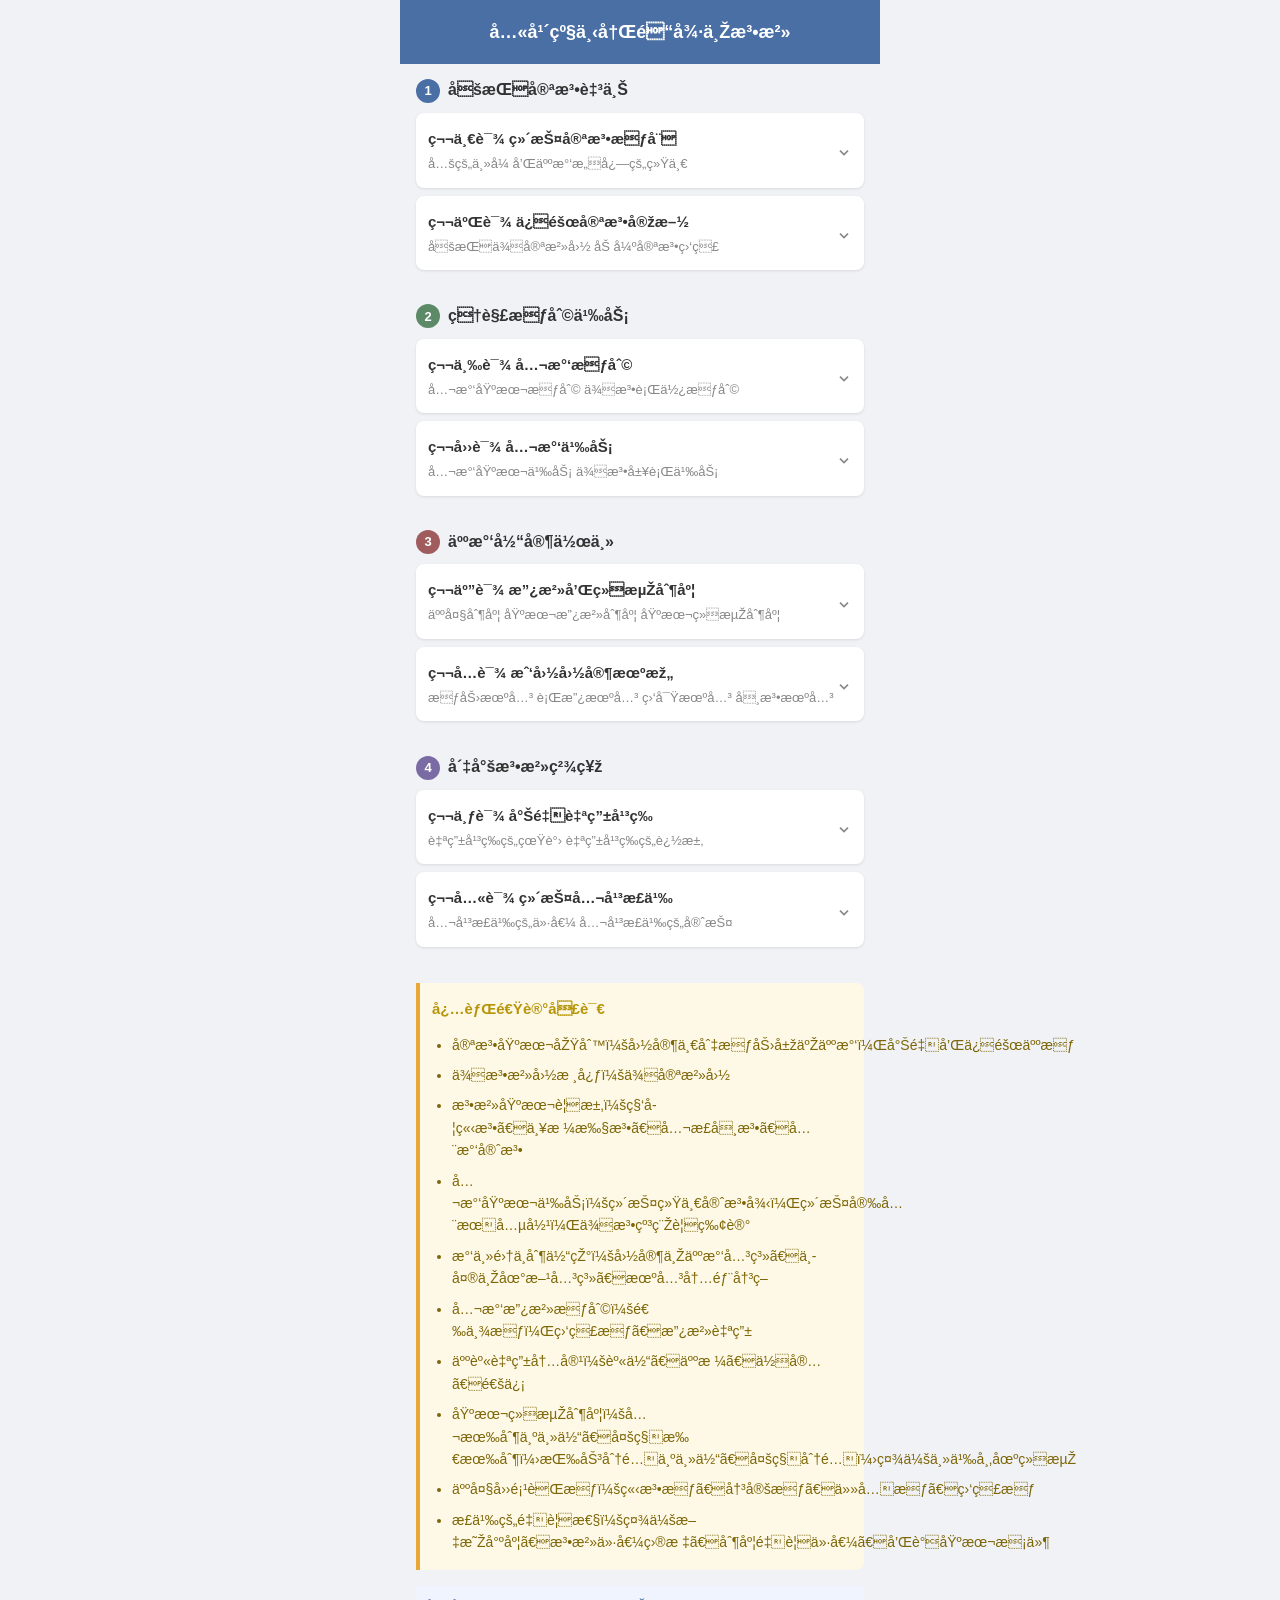
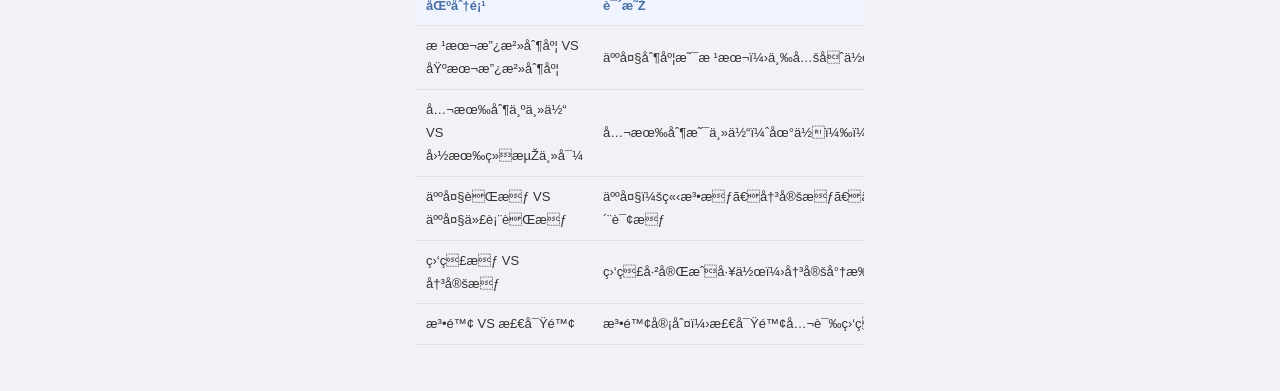
==== commit 1b35dec8: "Add files via upload" ====
--- a/index.html
+++ b/index.html
@@ -1,1045 +1,170 @@
-<!DOCTYPE html>
-<html lang="zh-CN">
-<head>
-<meta charset="UTF-8">
-<meta name="viewport" content="width=device-width, initial-scale=1.0, maximum-scale=1.0, user-scalable=no">
-<title>八年级下册《道德与法治》复习</title>
-<style>
-*{margin:0;padding:0;box-sizing:border-box}
-:root{
---primary:#4A6FA5;
---primary-dark:#345286;
---accent:#E8A838;
---danger:#E74C3C;
---success:#27AE60;
---bg:#F0F2F5;
---card:#fff;
---text:#333;
---text-light:#666;
---text-muted:#999;
---border:#E0E0E0;
---shadow:0 2px 8px rgba(0,0,0,0.08);
---radius:12px;
-}
-body{font-family:-apple-system,BlinkMacSystemFont,"PingFang SC","Helvetica Neue",Helvetica,Arial,sans-serif;background:var(--bg);color:var(--text);max-width:480px;margin:0 auto;min-height:100vh;padding-bottom:70px;overflow-x:hidden}
-a{text-decoration:none;color:inherit}
-
-/* 顶部 */
-.header{background:var(--primary);color:#fff;padding:16px 16px 40px;text-align:center;position:relative}
-.header h1{font-size:18px;font-weight:600;margin-bottom:4px}
-.header p{font-size:12px;opacity:0.85}
-
-/* Tab内容 */
-.tab-content{display:none}
-.tab-content.active{display:block}
-
-/* 首页 */
-.home-banner{background:linear-gradient(135deg,var(--primary),var(--primary-dark));border-radius:var(--radius);margin:-24px 16px 16px;padding:20px 16px;color:#fff;position:relative;overflow:hidden}
-.home-banner::before{content:'';position:absolute;right:-20px;top:-20px;width:100px;height:100px;background:rgba(255,255,255,0.1);border-radius:50%}
-.home-banner h2{font-size:16px;margin-bottom:6px}
-.home-banner p{font-size:12px;opacity:0.9}
-.home-banner .tag{display:inline-block;background:rgba(255,255,255,0.2);border-radius:20px;padding:2px 10px;font-size:11px;margin-top:8px}
-
-/* 单元卡片 */
-.unit-section{margin:16px}
-.unit-title{display:flex;align-items:center;gap:10px;padding:12px 0}
-.unit-num{display:inline-flex;align-items:center;justify-content:center;width:28px;height:28px;background:var(--primary);color:#fff;border-radius:50%;font-size:13px;font-weight:700}
-.unit-num.unit2{background:#5D8A66}
-.unit-num.unit3{background:#A05C5C}
-.unit-num.unit4{background:#7B6BA5}
-.unit-name{font-size:15px;font-weight:600;color:var(--text)}
-
-/* 课程卡片 */
-.lesson-list{margin:0 16px}
-.lesson-card{background:var(--card);border-radius:var(--radius);padding:14px;margin-bottom:10px;box-shadow:var(--shadow)}
-.lesson-header{display:flex;align-items:center;justify-content:space-between;cursor:pointer;user-select:none}
-.lesson-title-wrap{display:flex;align-items:center;gap:10px}
-.lesson-icon{width:32px;height:32px;background:linear-gradient(135deg,var(--primary),var(--primary-dark));border-radius:8px;display:flex;align-items:center;justify-content:center;color:#fff;font-size:14px;font-weight:700}
-.lesson-icon.icon2{background:linear-gradient(135deg,#5D8A66,#3d6b47)}
-.lesson-icon.icon3{background:linear-gradient(135deg,#A05C5C,#7a3e3e)}
-.lesson-icon.icon4{background:linear-gradient(135deg,#7B6BA5,#5a4a7a)}
-.lesson-title{font-size:14px;font-weight:600}
-.lesson-subtitle{font-size:11px;color:var(--text-muted);margin-top:2px}
-.arrow{width:20px;height:20px;transition:transform 0.2s;flex-shrink:0}
-.arrow svg{width:100%;height:100%;fill:none;stroke:var(--text-muted);stroke-width:2;stroke-linecap:round}
-.lesson-card.open .arrow{transform:rotate(180deg)}
-.lesson-boxes{display:none;padding-top:12px}
-.lesson-card.open .lesson-boxes{display:block}
-
-/* 知识点盒子 */
-.know-box{margin-bottom:10px;border-radius:10px;border:1px solid var(--border);overflow:hidden}
-.know-box:last-child{margin-bottom:0}
-.know-label{display:flex;align-items:center;gap:6px;padding:8px 12px;font-size:12px;font-weight:600}
-.know-label.book{background:#EBF5FB;color:#2471A3}
-.know-label.mean{background:#FEF9E7;color:#B7950B}
-.know-label.eg{background:#EAFAF1;color:#1E8449}
-.know-label.tip{background:#FDEDEC;color:#922B21}
-.know-label .dot{width:6px;height:6px;border-radius:50%}
-.know-box.book .dot{background:#2471A3}
-.know-box.mean .dot{background:#B7950B}
-.know-box.eg .dot{background:#1E8449}
-.know-box.tip .dot{background:#922B21}
-.know-content{padding:8px 12px 10px;font-size:13px;line-height:1.7;color:var(--text)}
-.know-content.fold{max-height:80px;overflow:hidden;position:relative}
-.know-content.fold::after{content:'';position:absolute;bottom:0;left:0;right:0;height:30px;background:linear-gradient(transparent,#fff)}
-.fold-btn{display:block;width:100%;text-align:center;padding:6px;background:#f8f9fa;border-top:1px solid var(--border);color:var(--primary);font-size:12px;cursor:pointer;border-radius:0 0 10px 10px}
-.fold-btn:hover{background:#eef2f7}
-
-/* 口诀卡片 */
-.slogan-card{background:linear-gradient(135deg,#FEF9E7,#FCF3CF);border-left:4px solid var(--accent);border-radius:10px;padding:12px 14px;margin:10px 16px}
-.slogan-card .slogan-title{font-size:12px;font-weight:700;color:#B7950B;margin-bottom:6px;display:flex;align-items:center;gap:4px}
-.slogan-card .slogan-title span{font-size:14px}
-.slogan-card .slogan-list{list-style:none}
-.slogan-card .slogan-list li{font-size:12px;color:#7D6608;padding:3px 0;line-height:1.6}
-.slogan-card .slogan-list li::before{content:'✦ ';color:var(--accent)}
-
-/* 练习页 */
-.practice-wrap{padding:16px}
-.practice-select{margin-bottom:16px}
-.practice-select label{font-size:13px;color:var(--text-light);margin-bottom:8px;display:block}
-.practice-select select{width:100%;padding:10px 12px;border:1px solid var(--border);border-radius:10px;font-size:14px;background:#fff;color:var(--text);appearance:none;background-image:url("data:image/svg+xml,%3Csvg xmlns='http://www.w3.org/2000/svg' width='12' height='12' viewBox='0 0 12 12'%3E%3Cpath d='M2 4l4 4 4-4' stroke='%23999' stroke-width='2' fill='none' stroke-linecap='round'/%3E%3C/svg%3E");background-repeat:no-repeat;background-position:right 12px center}
-.quiz-card{background:var(--card);border-radius:var(--radius);padding:16px;margin-bottom:12px;box-shadow:var(--shadow)}
-.quiz-num{font-size:11px;color:var(--primary);font-weight:600;margin-bottom:8px;display:flex;align-items:center;gap:4px}
-.quiz-num::before{content:'';display:inline-block;width:4px;height:4px;background:var(--primary);border-radius:50%}
-.quiz-question{font-size:14px;line-height:1.7;margin-bottom:14px;font-weight:500}
-.quiz-options{list-style:none}
-.quiz-options li{padding:10px 14px;border:1.5px solid var(--border);border-radius:10px;margin-bottom:8px;cursor:pointer;font-size:13px;transition:all 0.2s;display:flex;align-items:center;gap:8px}
-.quiz-options li .opt-icon{width:20px;height:20px;border:2px solid var(--border);border-radius:50%;flex-shrink:0;display:flex;align-items:center;justify-content:center;font-size:11px;color:var(--text-muted);transition:all 0.2s}
-.quiz-options li:hover{border-color:var(--primary);background:#F0F4FF}
-.quiz-options li.selected{border-color:var(--primary);background:#EBF5FF}
-.quiz-options li.correct{border-color:var(--success);background:#EAFAF1;color:var(--success)}
-.quiz-options li.wrong{border-color:var(--danger);background:#FDEDEC;color:var(--danger)}
-.quiz-options li.correct .opt-icon,.quiz-options li.wrong .opt-icon{border-color:inherit;color:inherit}
-.quiz-options li.correct .opt-icon::after{content:'✓'}
-.quiz-options li.wrong .opt-icon::after{content:'✗'}
-.quiz-options li.disabled{cursor:default;pointer-events:none}
-.quiz-result{margin-top:12px;padding:10px 14px;border-radius:10px;font-size:13px;display:none}
-.quiz-result.show{display:block}
-.quiz-result.right{background:#EAFAF1;color:#1E8449;border-left:3px solid var(--success)}
-.quiz-result.wrong{background:#FDEDEC;color:#922B21;border-left:3px solid var(--danger)}
-.quiz-progress{font-size:12px;color:var(--text-muted);margin-bottom:12px;text-align:center}
-.quiz-nav{display:flex;gap:8px;margin-top:16px}
-.quiz-nav button{flex:1;padding:10px;border:none;border-radius:10px;font-size:14px;cursor:pointer;transition:all 0.2s}
-.quiz-nav .btn-prev{background:#f0f0f0;color:var(--text)}
-.quiz-nav .btn-next{background:var(--primary);color:#fff}
-.quiz-nav .btn-next:disabled{background:#ccc;cursor:default}
-.quiz-score{text-align:center;padding:30px 20px;background:var(--card);border-radius:var(--radius);box-shadow:var(--shadow)}
-.quiz-score .score-num{font-size:48px;font-weight:700;color:var(--primary);margin-bottom:8px}
-.quiz-score .score-text{font-size:14px;color:var(--text-light);margin-bottom:20px}
-.quiz-score .score-detail{text-align:left;font-size:13px;background:#f8f9fa;border-radius:10px;padding:14px;margin-bottom:16px}
-.quiz-score .score-detail div{padding:4px 0;display:flex;justify-content:space-between}
-
-/* 我的页面 */
-.my-page{padding:16px}
-.profile-card{background:var(--card);border-radius:var(--radius);padding:20px 16px;margin-bottom:16px;box-shadow:var(--shadow);text-align:center}
-.profile-avatar{width:60px;height:60px;background:linear-gradient(135deg,var(--primary),var(--primary-dark));border-radius:50%;margin:0 auto 10px;display:flex;align-items:center;justify-content:center;color:#fff;font-size:24px;font-weight:700}
-.profile-name{font-size:16px;font-weight:600;margin-bottom:4px}
-.profile-desc{font-size:12px;color:var(--text-muted)}
-.stats-row{display:flex;gap:10px}
-.stats-card{flex:1;background:var(--card);border-radius:var(--radius);padding:14px;text-align:center;box-shadow:var(--shadow)}
-.stats-card .stats-num{font-size:22px;font-weight:700;color:var(--primary)}
-.stats-card .stats-label{font-size:11px;color:var(--text-muted);margin-top:2px}
-.info-card{background:var(--card);border-radius:var(--radius);padding:4px 0;margin-bottom:10px;box-shadow:var(--shadow)}
-.info-item{display:flex;align-items:center;padding:13px 16px;gap:12px}
-.info-item:not(:last-child){border-bottom:1px solid #f0f0f0}
-.info-item .info-icon{width:32px;height:32px;background:#f0f4ff;border-radius:8px;display:flex;align-items:center;justify-content:center;font-size:16px;flex-shrink:0}
-.info-item .info-text{flex:1;font-size:14px}
-.info-item .info-arrow{color:var(--text-muted);font-size:12px}
-
-/* 底部Tab */
-.tab-bar{position:fixed;bottom:0;left:50%;transform:translateX(-50%);width:100%;max-width:480px;background:#fff;border-top:1px solid var(--border);display:flex;z-index:100;padding:6px 0;padding-bottom:calc(6px + env(safe-area-inset-bottom))}
-.tab-item{display:flex;flex:1;flex-direction:column;align-items:center;gap:3px;padding:6px 0;cursor:pointer;user-select:none;-webkit-tap-highlight-color:transparent}
-.tab-item .tab-icon{font-size:20px;line-height:1}
-.tab-item .tab-label{font-size:10px;color:var(--text-muted);transition:color 0.2s}
-.tab-item.active .tab-label{color:var(--primary)}
-.tab-item.active .tab-icon{color:var(--primary)}
-
-/* 弹窗遮罩 */
-.modal-overlay{display:none;position:fixed;top:0;left:0;right:0;bottom:0;background:rgba(0,0,0,0.5);z-index:200;align-items:flex-end;justify-content:center}
-.modal-overlay.show{display:flex}
-.modal-box{background:#fff;border-radius:16px 16px 0 0;width:100%;max-width:480px;max-height:85vh;overflow-y:auto;padding:20px 16px;padding-bottom:calc(20px + env(safe-area-inset-bottom))}
-.modal-hd{display:flex;align-items:center;justify-content:space-between;margin-bottom:16px}
-.modal-hd h3{font-size:16px;font-weight:600}
-.modal-close{width:28px;height:28px;border-radius:50%;background:#f0f0f0;display:flex;align-items:center;justify-content:center;cursor:pointer;font-size:16px;color:var(--text-muted)}
-
-/* 横版表格 */
-.table-wrap{overflow-x:auto;margin:10px 0}
-table{width:100%;border-collapse:collapse;font-size:12px}
-th,td{padding:8px 10px;text-align:left;border-bottom:1px solid var(--border);line-height:1.6}
-th{background:#F0F4FF;color:var(--primary);font-weight:600;white-space:nowrap}
-tr:last-child td{border-bottom:none}
-
-/* 空状态 */
-.empty-state{text-align:center;padding:40px 20px;color:var(--text-muted)}
-.empty-state .empty-icon{font-size:48px;margin-bottom:12px}
-
-/* 加载 */
-.loading{text-align:center;padding:30px;color:var(--text-muted)}
-
-/* 小标签 */
-.badge{display:inline-block;padding:1px 6px;border-radius:4px;font-size:10px;font-weight:600}
-.badge-star{background:#FEF9E7;color:#B7950B}
-.badge-new{background:#EBF5FB;color:#2471A3}
-
-@media(min-width:481px){
-  body{padding-bottom:0;border-left:1px solid var(--border);min-height:100vh}
-  .tab-bar{left:calc(50% - 240px)}
-}
-</style>
-</head>
-<body>
-
-<!-- 顶部 -->
-<div class="header">
-  <h1>📖 八年级下册《道德与法治》</h1>
-  <p>复习资料 · v3.0完整版</p>
-</div>
-
-<!-- 首页 Tab -->
-<div class="tab-content active" id="tab-home">
-  <div class="home-banner">
-    <h2>🧠 知识梳理 · 轻松复习</h2>
-    <p>4个单元 · 8节课 · 高频考点全覆盖</p>
-    <span class="tag">⭐ 必背口诀整理</span>
-  </div>
-
-  <!-- 单元一 -->
-  <div class="unit-section">
-    <div class="unit-title">
-      <span class="unit-num">1</span>
-      <span class="unit-name">坚持宪法至上</span>
-    </div>
-    <div class="lesson-list">
-      <div class="lesson-card" onclick="toggleLesson(this)">
-        <div class="lesson-header">
-          <div class="lesson-title-wrap">
-            <div class="lesson-icon">1-1</div>
-            <div>
-              <div class="lesson-title">第一课 维护宪法权威</div>
-              <div class="lesson-subtitle">党的主张和人民意志的统一 · 治国安邦的总章程</div>
-            </div>
-          </div>
-          <div class="arrow"><svg viewBox="0 0 20 20"><path d="M5 7l5 5 5-5"/></svg></div>
-        </div>
-        <div class="lesson-boxes">
-
-          <div class="know-box book">
-            <div class="know-label book"><span class="dot"></span>📖 国家性质和根本制度</div>
-            <div class="know-content">中华人民共和国是工人阶级领导的、以工农联盟为基础的人民民主专政的社会主义国家。<br>根本制度：社会主义制度。</div>
-          </div>
-
-          <div class="know-box book">
-            <div class="know-label book"><span class="dot"></span>📖 为什么要坚持中国共产党领导？</div>
-            <div class="know-content fold">①中国共产党是中国工人阶级的先锋队，同时是中国人民和中华民族的先锋队。<br>②全心全意为人民服务是党的根本宗旨。<br>③党的最高理想和最终目标是实现共产主义。<br>④中国共产党领导是中国特色社会主义最本质的特征，是中国特色社会主义制度的最大优势。</div>
-            <div class="fold-btn" onclick="toggleFold(this)">展开全部 ▼</div>
-          </div>
-
-          <div class="know-box mean">
-            <div class="know-label mean"><span class="dot"></span>💡 意思是</div>
-            <div class="know-content">中国共产党始终代表人民利益，领导中国人民不断前进，是中国特色社会主义事业的领导核心。</div>
-          </div>
-
-          <div class="know-box eg">
-            <div class="know-label eg"><span class="dot"></span>🌰 比如</div>
-            <div class="know-content">脱贫攻坚、疫情防控等重大成就都是在党的领导下取得的。</div>
-          </div>
-
-          <div class="know-box book">
-            <div class="know-label book"><span class="dot"></span>📖 宪法基本原则</div>
-            <div class="know-content">①国家的一切权力属于人民。②尊重和保障人权。<br><strong>注意：</strong>一切权力属于"人民"而不是"公民"。</div>
-          </div>
-
-          <div class="know-box book">
-            <div class="know-label book"><span class="dot"></span>📖 宪法如何保障国家权力属于人民？</div>
-            <div class="know-content fold">①宪法确认我国的国家性质，明确人民当家作主的地位。<br>②宪法规定的社会主义经济制度奠定了国家权力属于人民的经济基础。<br>③宪法规定的社会主义政治制度明确了人民行使国家权力的基本途径和形式。<br>④宪法规定广泛的公民基本权利，并规定实现公民基本权利的保障措施。<br>⑤宪法还规定国家武装力量属于人民。</div>
-            <div class="fold-btn" onclick="toggleFold(this)">展开全部 ▼</div>
-          </div>
-
-          <div class="know-box book">
-            <div class="know-label book"><span class="dot"></span>📖 为什么要尊重和保障人权？</div>
-            <div class="know-content">①尊重和保障人权是我国宪法的基本原则。<br>②尊重和保障人权是立法活动的基本要求。</div>
-          </div>
-
-          <div class="know-box book">
-            <div class="know-label book"><span class="dot"></span>📖 国家如何保障人权？</div>
-            <div class="know-content fold">①立法：宪法规定公民享有的广泛的基本权利<br>②执法：行政机关树立尊重和保障人权的意识<br>③监察：加强对所有行使公职人员的监督<br>④司法：保护公民的各项合法权益<br>⑤普法：增强全民法治观念</div>
-            <div class="fold-btn" onclick="toggleFold(this)">展开全部 ▼</div>
-          </div>
-
-          <div class="know-box book">
-            <div class="know-label book"><span class="dot"></span>📖 国家机构的产生</div>
-            <div class="know-content">①全国人大和地方各级人大都由民主选举产生，对人民负责，受人民监督。<br>②行政机关、监察机关、审判机关、检察机关都由人大产生，对它负责，受它监督。</div>
-          </div>
-
-          <div class="know-box book">
-            <div class="know-label book"><span class="dot"></span>📖 民主集中制原则的体现</div>
-            <div class="know-content">①国家机构与人民的关系方面<br>②中央与地方国家机构的关系方面<br>③国家机关内部作出决策、决定时</div>
-          </div>
-
-          <div class="know-box tip">
-            <div class="know-label tip"><span class="dot"></span>🔑 口诀</div>
-            <div class="know-content">权力是把双刃剑，用好造福人民，滥用贻害无穷</div>
-          </div>
-
-          <div class="know-box book">
-            <div class="know-label book"><span class="dot"></span>📖 宪法如何规范权力运行？</div>
-            <div class="know-content">①国家权力必须在宪法和法律限定的范围内行使。<br>②对国家机关及其工作人员来说，权力就是责任，责任就要担当。<br>③国家权力必须严格按照法定的途径和方式行使。<br>④<strong>法定职责必须为，法无授权不可为。</strong></div>
-          </div>
-
-          <div class="know-box book">
-            <div class="know-label book"><span class="dot"></span>📖 宪法的构成</div>
-            <div class="know-content">我国现行宪法除序言外，设有第一章总纲，第二章公民的基本权利和义务，第三章国家机构，第四章国旗、国歌、国徽、首都，共四章一百四十三条。</div>
-          </div>
-
-          <div class="know-box book">
-            <div class="know-label book"><span class="dot"></span>📖 宪法的地位</div>
-            <div class="know-content fold">①我国宪法是党的主张和人民意志的统一，是治国安邦的总章程。<br>②宪法具有至高无上的权威。<br>③宪法是国家的根本法，在国家法律体系中具有最高的法律地位、法律权威和法律效力。<br>④宪法是国家法制统一的基础。</div>
-            <div class="fold-btn" onclick="toggleFold(this)">展开全部 ▼</div>
-          </div>
-
-          <div class="know-box tip">
-            <div class="know-label tip"><span class="dot"></span>🔑 记忆口诀</div>
-            <div class="know-content">宪法内容根本性，效力最高是依据，制修程序更严格</div>
-          </div>
-
-          <div class="know-box book">
-            <div class="know-label book"><span class="dot"></span>📖 如何增强宪法意识？</div>
-            <div class="know-content"><strong>国家：</strong>设立国家宪法日、建立宪法宣誓制度<br><strong>公民：</strong>①学习宪法②认同宪法③践行宪法</div>
-          </div>
-
-          <div class="know-box tip">
-            <div class="know-label tip"><span class="dot"></span>🔑 口诀</div>
-            <div class="know-content">学宪法、懂宪法、信宪法、用宪法</div>
-          </div>
-
-        </div>
-      </div>
-
-      <div class="lesson-card" onclick="toggleLesson(this)">
-        <div class="lesson-header">
-          <div class="lesson-title-wrap">
-            <div class="lesson-icon">1-2</div>
-            <div>
-              <div class="lesson-title">第二课 保障宪法实施</div>
-              <div class="lesson-subtitle">坚持依宪治国 · 加强宪法监督</div>
-            </div>
-          </div>
-          <div class="arrow"><svg viewBox="0 0 20 20"><path d="M5 7l5 5 5-5"/></svg></div>
-        </div>
-        <div class="lesson-boxes">
-
-          <div class="know-box book">
-            <div class="know-label book"><span class="dot"></span>📖 为什么要加强宪法监督？</div>
-            <div class="know-content">①监督是权力正确行使的根本保证，不受监督的权力将导致腐败。<br>②宪法监督制度具有基础性意义。</div>
-          </div>
-
-          <div class="know-box book">
-            <div class="know-label book"><span class="dot"></span>📖 宪法宣誓制度的意义</div>
-            <div class="know-content fold">①有利于强化国家公职人员的宪法意识<br>②有利于捍卫宪法的地位，维护宪法权威<br>③有利于增强公民对宪法的了解<br>④有利于推进法治中国建设</div>
-            <div class="fold-btn" onclick="toggleFold(this)">展开全部 ▼</div>
-          </div>
-
-          <div class="know-box tip">
-            <div class="know-label tip"><span class="dot"></span>🔑 核心</div>
-            <div class="know-content">依法治国核心是依宪治国</div>
-          </div>
-
-        </div>
-      </div>
-    </div>
-  </div>
-
-  <!-- 单元二 -->
-  <div class="unit-section">
-    <div class="unit-title">
-      <span class="unit-num unit2">2</span>
-      <span class="unit-name">理解权利义务</span>
-    </div>
-    <div class="lesson-list">
-      <div class="lesson-card" onclick="toggleLesson(this)">
-        <div class="lesson-header">
-          <div class="lesson-title-wrap">
-            <div class="lesson-icon icon2">2-1</div>
-            <div>
-              <div class="lesson-title">第三课 公民权利</div>
-              <div class="lesson-subtitle">公民基本权利 · 依法行使权利</div>
-            </div>
-          </div>
-          <div class="arrow"><svg viewBox="0 0 20 20"><path d="M5 7l5 5 5-5"/></svg></div>
-        </div>
-        <div class="lesson-boxes">
-
-          <div class="know-box book">
-            <div class="know-label book"><span class="dot"></span>📖 公民的政治权利</div>
-            <div class="know-content">①选举权和被选举权：公民参与管理国家和管理社会的基础<br>②言论、出版、集会、结社、游行、示威的自由<br>③监督权：批评权、建议权、申诉权、控告权、检举权</div>
-          </div>
-
-          <div class="know-box book">
-            <div class="know-label book"><span class="dot"></span>📖 人身自由的重要性</div>
-            <div class="know-content">人身自由是公民最基本、最重要的权利，只有在人身自由得到保障的前提下，公民才能独立、自由、有尊严地生活。</div>
-          </div>
-
-          <div class="know-box book">
-            <div class="know-label book"><span class="dot"></span>📖 人身自由包括哪些？</div>
-            <div class="know-content">人身自由不受侵犯，人格尊严不受侵犯，住宅不受侵犯，通信自由和通信秘密受法律保护。</div>
-          </div>
-
-          <div class="know-box tip">
-            <div class="know-label tip"><span class="dot"></span>🔑 记忆</div>
-            <div class="know-content">人身自由：身体、人格、住宅、通信</div>
-          </div>
-
-          <div class="know-box book">
-            <div class="know-label book"><span class="dot"></span>📖 人格尊严的内容</div>
-            <div class="know-content">公民的人格尊严权包括名誉权、荣誉权、肖像权、姓名权、隐私权等。</div>
-          </div>
-
-          <div class="know-box book">
-            <div class="know-label book"><span class="dot"></span>📖 社会经济与文化教育权利</div>
-            <div class="know-content fold">①财产权：合法的私有财产不受侵犯<br>②劳动权：公民赖以生存的基础<br>③物质帮助权：年老、疾病或丧失劳动能力时获得帮助<br>④受教育权：为个人人生幸福奠定基础<br>⑤文化权利：科学研究、文学艺术创作自由</div>
-            <div class="fold-btn" onclick="toggleFold(this)">展开全部 ▼</div>
-          </div>
-
-          <div class="know-box tip">
-            <div class="know-label tip"><span class="dot"></span>🔑 注意</div>
-            <div class="know-content">劳动和受教育既是权利也是义务！</div>
-          </div>
-
-          <div class="know-box book">
-            <div class="know-label book"><span class="dot"></span>📖 如何依法行使权利？</div>
-            <div class="know-content">①不得损害国家的、社会的、集体的利益和其他公民的合法的自由和权利<br>②公民行使权利应依照法定程序<br>③公民权利受到损害，要依照法定程序维护权利</div>
-          </div>
-
-          <div class="know-box tip">
-            <div class="know-label tip"><span class="dot"></span>🔑 口诀</div>
-            <div class="know-content">行使权利有界限，损害他人不可行，法定程序要遵守</div>
-          </div>
-
-          <div class="know-box book">
-            <div class="know-label book"><span class="dot"></span>📖 诉讼（公民维权方式）</div>
-            <div class="know-content">①民事诉讼：公民人身关系或财产关系的争议<br>②刑事自诉：侵犯人身、财产权利的犯罪<br>③行政诉讼：认为行政行为侵犯权益</div>
-          </div>
-
-        </div>
-      </div>
-
-      <div class="lesson-card" onclick="toggleLesson(this)">
-        <div class="lesson-header">
-          <div class="lesson-title-wrap">
-            <div class="lesson-icon icon2">2-2</div>
-            <div>
-              <div class="lesson-title">第四课 公民义务</div>
-              <div class="lesson-subtitle">公民基本义务 · 依法履行义务</div>
-            </div>
-          </div>
-          <div class="arrow"><svg viewBox="0 0 20 20"><path d="M5 7l5 5 5-5"/></svg></div>
-        </div>
-        <div class="lesson-boxes">
-
-          <div class="know-box book">
-            <div class="know-label book"><span class="dot"></span>📖 公民的基本义务</div>
-            <div class="know-content">①遵守宪法和法律<br>②维护国家利益<br>③依法服兵役<br>④依法纳税<br>⑤其他：劳动、受教育、计划生育、抚养教育未成年子女、赡养扶助父母</div>
-          </div>
-
-          <div class="know-box tip">
-            <div class="know-label tip"><span class="dot"></span>🔑 口诀</div>
-            <div class="know-content">维护统一守法律，维护安全服兵役，依法纳税要牢记</div>
-          </div>
-
-          <div class="know-box book">
-            <div class="know-label book"><span class="dot"></span>📖 如何遵守宪法和法律？</div>
-            <div class="know-content">①忠于宪法，维护宪法尊严，保障宪法实施<br>②认识到法律既是保障自身权利的有力武器，也是必须遵守的行为规范<br>③自觉做到尊法学法守法用法</div>
-          </div>
-
-          <div class="know-box tip">
-            <div class="know-label tip"><span class="dot"></span>🔑 口诀</div>
-            <div class="know-content">尊法学法守法用法</div>
-          </div>
-
-          <div class="know-box book">
-            <div class="know-label book"><span class="dot"></span>📖 维护国家安全、荣誉和利益</div>
-            <div class="know-content">①维护国家安全：主权、领土完整不被侵犯，国家秘密不被窃取<br>②维护国家荣誉：国家尊严不受玷污<br>③维护国家利益：政治、经济、安全等利益</div>
-          </div>
-
-          <div class="know-box book">
-            <div class="know-label book"><span class="dot"></span>📖 权利与义务的关系</div>
-            <div class="know-content">①公民的权利与义务相互依存、相互促进<br>②公民既是合法权利的享有者，又是法定义务的承担者<br>③公民的某些权利同时也是义务（劳动和受教育）</div>
-          </div>
-
-          <div class="know-box tip">
-            <div class="know-label tip"><span class="dot"></span>🔑 口诀</div>
-            <div class="know-content">权利义务相统一，享受权利要履行义务</div>
-          </div>
-
-          <div class="know-box book">
-            <div class="know-label book"><span class="dot"></span>📖 如何履行法定义务？</div>
-            <div class="know-content">①法律要求做的必须去做<br>②法律禁止做的坚决不做</div>
-          </div>
-
-          <div class="know-box book">
-            <div class="know-label book"><span class="dot"></span>📖 违反法定义务的后果</div>
-            <div class="know-content">①违反民事法律 → 承担民事责任<br>②违反行政法律 → 承担行政责任<br>③违反刑事法律 → 承担刑事责任</div>
-          </div>
-
-        </div>
-      </div>
-    </div>
-  </div>
-
-  <!-- 单元三 -->
-  <div class="unit-section">
-    <div class="unit-title">
-      <span class="unit-num unit3">3</span>
-      <span class="unit-name">人民当家作主</span>
-    </div>
-    <div class="lesson-list">
-      <div class="lesson-card" onclick="toggleLesson(this)">
-        <div class="lesson-header">
-          <div class="lesson-title-wrap">
-            <div class="lesson-icon icon3">3-1</div>
-            <div>
-              <div class="lesson-title">第五课 我国政治和经济制度</div>
-              <div class="lesson-subtitle">人大制度 · 基本政治制度 · 基本经济制度</div>
-            </div>
-          </div>
-          <div class="arrow"><svg viewBox="0 0 20 20"><path d="M5 7l5 5 5-5"/></svg></div>
-        </div>
-        <div class="lesson-boxes">
-
-          <div class="know-box book">
-            <div class="know-label book"><span class="dot"></span>📖 人民代表大会制度的地位</div>
-            <div class="know-content">人民代表大会制度是我国的根本政治制度，是保证人民当家作主的根本政治制度。</div>
-          </div>
-
-          <div class="know-box book">
-            <div class="know-label book"><span class="dot"></span>📖 人大代表的权利</div>
-            <div class="know-content">审议权、表决权、提案权、质询权</div>
-          </div>
-
-          <div class="know-box book">
-            <div class="know-label book"><span class="dot"></span>📖 人民代表大会的职权</div>
-            <div class="know-content">立法权、决定权、任免权、监督权</div>
-          </div>
-
-          <div class="know-box tip">
-            <div class="know-label tip"><span class="dot"></span>🔑 区分</div>
-            <div class="know-content">人大代表：审议权、表决权、提案权、质询权<br>人大：立法权、决定权、任免权、监督权</div>
-          </div>
-
-          <div class="know-box book">
-            <div class="know-label book"><span class="dot"></span>📖 我国的基本政治制度</div>
-            <div class="know-content">①中国共产党领导的多党合作和政治协商制度<br>②民族区域自治制度<br>③基层群众自治制度</div>
-          </div>
-
-          <div class="know-box book">
-            <div class="know-label book"><span class="dot"></span>📖 中国人民政治协商会议</div>
-            <div class="know-content"><strong>性质：</strong>是中国共产党领导的多党合作和政治协商的重要机构，是爱国统一战线组织<br><strong>主题：</strong>团结和民主<br><strong>职能：</strong>政治协商、民主监督和参政议政<br><strong>注意：</strong>人民政协不是国家机关！</div>
-          </div>
-
-          <div class="know-box book">
-            <div class="know-label book"><span class="dot"></span>📖 民族区域自治制度</div>
-            <div class="know-content"><strong>含义：</strong>各少数民族聚居的地方实行区域自治，设立自治机关，行使自治权<br><strong>意义：</strong>把国家的集中、统一与各民族的自主、平等结合起来<br><strong>注意：</strong>不是"高度自治"，必须在国家统一领导下！</div>
-          </div>
-
-          <div class="know-box book">
-            <div class="know-label book"><span class="dot"></span>📖 基层群众自治制度</div>
-            <div class="know-content"><strong>含义：</strong>居民或村民分别选举产生居委会或村委会，实行自我管理、自我服务、自我教育、自我监督<br><strong>组织形式：</strong>居民委员会和村民委员会<br><strong>注意：</strong>村委会和居委会不是国家机关！</div>
-          </div>
-
-          <div class="know-box book">
-            <div class="know-label book"><span class="dot"></span>📖 我国基本经济制度</div>
-            <div class="know-content">①公有制为主体、多种所有制经济共同发展<br>②按劳分配为主体、多种分配方式并存<br>③社会主义市场经济体制</div>
-          </div>
-
-          <div class="know-box book">
-            <div class="know-label book"><span class="dot"></span>📖 公有制经济包括哪些？</div>
-            <div class="know-content">①国有经济：生产资料属于全体人民共同所有，是国民经济的主导力量<br>②集体经济：生产资料属于一部分劳动者共同所有<br>③混合所有制经济中的国有成分和集体成分</div>
-          </div>
-
-          <div class="know-box tip">
-            <div class="know-label tip"><span class="dot"></span>🔑 区分</div>
-            <div class="know-content">公有制为主体（地位）；国有经济是主导（作用）</div>
-          </div>
-
-          <div class="know-box book">
-            <div class="know-label book"><span class="dot"></span>📖 非公有制经济</div>
-            <div class="know-content">个体经济、私营经济、港澳台投资经济、外商投资经济等<br>是社会主义市场经济的重要组成部分。</div>
-          </div>
-
-        </div>
-      </div>
-
-      <div class="lesson-card" onclick="toggleLesson(this)">
-        <div class="lesson-header">
-          <div class="lesson-title-wrap">
-            <div class="lesson-icon icon3">3-2</div>
-            <div>
-              <div class="lesson-title">第六课 我国国家机构</div>
-              <div class="lesson-subtitle">权力机关 · 行政机关 · 监察机关 · 司法机关</div>
-            </div>
-          </div>
-          <div class="arrow"><svg viewBox="0 0 20 20"><path d="M5 7l5 5 5-5"/></svg></div>
-        </div>
-        <div class="lesson-boxes">
-
-          <div class="know-box book">
-            <div class="know-label book"><span class="dot"></span>📖 全国人民代表大会</div>
-            <div class="know-content"><strong>性质：</strong>最高国家权力机关<br><strong>地位：</strong>在整个国家机关体系中居于最高地位<br><strong>职权：</strong>最高立法权、决定权、任免权、监督权</div>
-          </div>
-
-          <div class="know-box book">
-            <div class="know-label book"><span class="dot"></span>📖 国务院的地位</div>
-            <div class="know-content">国务院，即中央人民政府，是我国最高行政机关，统一领导地方各级人民政府。</div>
-          </div>
-
-          <div class="know-box book">
-            <div class="know-label book"><span class="dot"></span>📖 行政机关如何行使职权？</div>
-            <div class="know-content">①行政机关必须依法行政<br>②法定职责必须为、法无授权不可为<br>③勇于负责、敢于担当，坚决纠正不作为、乱作为</div>
-          </div>
-
-          <div class="know-box book">
-            <div class="know-label book"><span class="dot"></span>📖 监察委员会的监察对象</div>
-            <div class="know-content">对所有行使公权力的公职人员进行监察，实现国家监察全面覆盖。</div>
-          </div>
-
-          <div class="know-box book">
-            <div class="know-label book"><span class="dot"></span>📖 监察机关的职责</div>
-            <div class="know-content">①监督职责：监督所有公职人员行使公权力的行为<br>②调查职责：调查职务违法和职务犯罪<br>③处置职责：对不同对象采取不同处置方式</div>
-          </div>
-
-          <div class="know-box book">
-            <div class="know-label book"><span class="dot"></span>📖 人民法院的性质</div>
-            <div class="know-content">人民法院是国家的审判机关，通过行使审判权惩办犯罪、解决纠纷。</div>
-          </div>
-
-          <div class="know-box book">
-            <div class="know-label book"><span class="dot"></span>📖 人民检察院的性质</div>
-            <div class="know-content">人民检察院是国家的法律监督机关，是公诉机关。</div>
-          </div>
-
-          <div class="know-box tip">
-            <div class="know-label tip"><span class="dot"></span>🔑 区分</div>
-            <div class="know-content">法院：审判机关<br>检察院：公诉和法律监督机关</div>
-          </div>
-
-        </div>
-      </div>
-    </div>
-  </div>
-
-  <!-- 单元四 -->
-  <div class="unit-section">
-    <div class="unit-title">
-      <span class="unit-num unit4">4</span>
-      <span class="unit-name">崇尚法治精神</span>
-    </div>
-    <div class="lesson-list">
-      <div class="lesson-card" onclick="toggleLesson(this)">
-        <div class="lesson-header">
-          <div class="lesson-title-wrap">
-            <div class="lesson-icon icon4">4-1</div>
-            <div>
-              <div class="lesson-title">第七课 尊重自由平等</div>
-              <div class="lesson-subtitle">自由平等的真谛 · 自由平等的追求</div>
-            </div>
-          </div>
-          <div class="arrow"><svg viewBox="0 0 20 20"><path d="M5 7l5 5 5-5"/></svg></div>
-        </div>
-        <div class="lesson-boxes">
-
-          <div class="know-box book">
-            <div class="know-label book"><span class="dot"></span>📖 如何正确认识自由？</div>
-            <div class="know-content">①自由不是为所欲为，它是有限制的、相对的<br>②无论现实世界还是网络空间，自由都是法律之内的自由<br>③自由在法律上的体现，就是我们享有的和正当行使的各项权利</div>
-          </div>
-
-          <div class="know-box tip">
-            <div class="know-label tip"><span class="dot"></span>🔑 口诀</div>
-            <div class="know-content">自由不是为所欲为，法律之内才自由</div>
-          </div>
-
-          <div class="know-box book">
-            <div class="know-label book"><span class="dot"></span>📖 法治与自由的关系</div>
-            <div class="know-content">①法治标定了自由的界限，违反法律可能付出失去自由的代价<br>②法治是自由的保障，人们合法的自由和权利不受非法干涉和侵害<br>③有边界才有秩序，守底线才享自由</div>
-          </div>
-
-          <div class="know-box book">
-            <div class="know-label book"><span class="dot"></span>📖 法律面前人人平等的表现</div>
-            <div class="know-content">①平等地享有宪法和法律规定的各项权利<br>②平等地履行宪法和法律规定的各项义务<br>③合法权益一律平等地受到法律保护<br>④违法或犯罪行为一律平等地依法予以追究</div>
-          </div>
-
-          <div class="know-box book">
-            <div class="know-label book"><span class="dot"></span>📖 如何珍视自由？</div>
-            <div class="know-content">①珍惜宪法和法律赋予我们的权利<br>②依法行使权利，自觉守法、遇事找法、解决问题靠法</div>
-          </div>
-
-          <div class="know-box book">
-            <div class="know-label book"><span class="dot"></span>📖 如何践行平等？</div>
-            <div class="know-content">①反对特权<br>②平等对待他人的合法权利<br>③敢于抵制不平等的行为<br>④把平等原则落实到日常学习和工作</div>
-          </div>
-
-        </div>
-      </div>
-
-      <div class="lesson-card" onclick="toggleLesson(this)">
-        <div class="lesson-header">
-          <div class="lesson-title-wrap">
-            <div class="lesson-icon icon4">4-2</div>
-            <div>
-              <div class="lesson-title">第八课 维护公平正义</div>
-              <div class="lesson-subtitle">公平正义的价值 · 公平正义的守护</div>
-            </div>
-          </div>
-          <div class="arrow"><svg viewBox="0 0 20 20"><path d="M5 7l5 5 5-5"/></svg></div>
-        </div>
-        <div class="lesson-boxes">
-
-          <div class="know-box book">
-            <div class="know-label book"><span class="dot"></span>📖 公平的内涵</div>
-            <div class="know-content">公平包括权利公平、规则公平、机会公平等。</div>
-          </div>
-
-          <div class="know-box book">
-            <div class="know-label book"><span class="dot"></span>📖 公平的重要性</div>
-            <div class="know-content">①公平是个人生存和发展的重要保障<br>②公平是社会稳定和进步的重要基础</div>
-          </div>
-
-          <div class="know-box book">
-            <div class="know-label book"><span class="dot"></span>📖 正义的重要性</div>
-            <div class="know-content fold">①正义是社会文明的尺度<br>②正义是法治追求的基本价值目标之一<br>③正义是社会制度的重要价值<br>④正义是社会和谐的基本条件</div>
-            <div class="fold-btn" onclick="toggleFold(this)">展开全部 ▼</div>
-          </div>
-
-          <div class="know-box tip">
-            <div class="know-label tip"><span class="dot"></span>🔑 记忆口诀</div>
-            <div class="know-content">正义：社会文明尺度、法治价值目标、制度重要价值、和谐基本条件</div>
-          </div>
-
-          <div class="know-box book">
-            <div class="know-label book"><span class="dot"></span>📖 如何坚守公平？</div>
-            <div class="know-content"><strong>个人维护公平：</strong>面对利益冲突站在公平立场，遇到不公平敢于说"不"<br><strong>制度保障公平：</strong>立法公平、司法公正</div>
-          </div>
-
-          <div class="know-box book">
-            <div class="know-label book"><span class="dot"></span>📖 如何守护正义？</div>
-            <div class="know-content"><strong>个人守护正义：</strong>敢于斗争、讲究策略、見义"智"为<br><strong>司法维护正义：</strong>司法是捍卫社会公平正义的最后一道防线</div>
-          </div>
-
-        </div>
-      </div>
-    </div>
-  </div>
-
-  <!-- 必背口诀区 -->
-  <div class="slogan-card" style="margin:0 16px 16px">
-    <div class="slogan-title"><span>📌</span>必背速记口诀</div>
-    <ul class="slogan-list">
-      <li>宪法基本原则：国家一切权力属于人民，尊重和保障人权</li>
-      <li>依法治国核心：依宪治国</li>
-      <li>法治基本要求：科学立法、严格执法、公正司法、全民守法</li>
-      <li>公民基本义务：维护统一守法律，维护安全服兵役，依法纳税要牢记</li>
-      <li>民主集中制体现：国家与人民关系、中央与地方关系、机关内部决策</li>
-      <li>公民政治权利：选举权、监督权、政治自由</li>
-      <li>人身自由内容：身体、人格、住宅、通信</li>
-      <li>基本经济制度：公有制为主体、多种所有制；按劳分配为主体、多种分配；社会主义市场经济</li>
-      <li>人大四项职权：立法权、决定权、任免权、监督权</li>
-      <li>正义的重要性：社会文明尺度、法治价值目标、制度重要价值、和谐基本条件</li>
-    </ul>
-  </div>
-
-  <!-- 重要区分表格 -->
-  <div style="margin:0 16px 20px">
-    <div style="font-size:14px;font-weight:600;margin-bottom:10px;padding:4px 0">⚖️ 重要区分</div>
-    <div class="table-wrap">
-      <table>
-        <thead>
-          <tr><th>区分项</th><th>说明</th></tr>
-        </thead>
-        <tbody>
-          <tr><td>根本政治制度 VS 基本政治制度</td><td>人大制度是根本；三党合作、民族自治、基层自治是基本</td></tr>
-          <tr><td>公有制为主体 VS 国有经济主导</td><td>公有制是主体（地位）；国有经济是主导（作用）</td></tr>
-          <tr><td>人大职权 VS 人大代表职权</td><td>人大：立法权、决定权、任免权、监督权；代表：审议权、表决权、提案权、质询权</td></tr>
-          <tr><td>监督权 VS 决定权</td><td>监督权针对已完成工作；决定权针对将执行工作</td></tr>
-          <tr><td>法院 VS 检察院</td><td>法院审判；检察院公诉和法律监督</td></tr>
-        </tbody>
-      </table>
-    </div>
-  </div>
-
-</div>
-
-<!-- 练习 Tab -->
-<div class="tab-content" id="tab-practice">
-  <div class="practice-wrap">
-    <div class="practice-select">
-      <label>选择练习范围</label>
-      <select id="quiz-range" onchange="changeQuizRange()">
-        <option value="all">全部题目（30题）</option>
-        <option value="unit1">第一单元 坚持宪法至上</option>
-        <option value="unit2">第二单元 理解权利义务</option>
-        <option value="unit3">第三单元 人民当家作主</option>
-        <option value="unit4">第四单元 崇尚法治精神</option>
-      </select>
-    </div>
-    <div class="quiz-progress" id="quiz-progress">第 1/30 题</div>
-    <div id="quiz-container"></div>
-    <div class="quiz-nav">
-      <button class="btn-prev" id="btn-prev" onclick="prevQuiz()">上一题</button>
-      <button class="btn-next" id="btn-next" onclick="nextQuiz()">下一题</button>
-    </div>
-  </div>
-</div>
-
-<!-- 我的 Tab -->
-<div class="tab-content" id="tab-my">
-  <div class="my-page">
-    <div class="profile-card">
-      <div class="profile-avatar">📖</div>
-      <div class="profile-name">道德与法治复习助手</div>
-      <div class="profile-desc">八年级下册 · v3.0完整版</div>
-    </div>
-    <div class="stats-row">
-      <div class="stats-card">
-        <div class="stats-num">4</div>
-        <div class="stats-label">学习单元</div>
-      </div>
-      <div class="stats-card">
-        <div class="stats-num">8</div>
-        <div class="stats-label">课程内容</div>
-      </div>
-      <div class="stats-card">
-        <div class="stats-num">30</div>
-        <div class="stats-label">判断习题</div>
-      </div>
-    </div>
-    <div style="margin-top:16px">
-      <div class="info-card">
-        <div class="info-item">
-          <div class="info-icon">📌</div>
-          <div class="info-text">必背口诀整理</div>
-          <div class="info-arrow">✓</div>
-        </div>
-        <div class="info-item">
-          <div class="info-icon">📝</div>
-          <div class="info-text">高频判断题库</div>
-          <div class="info-arrow">✓</div>
-        </div>
-        <div class="info-item">
-          <div class="info-icon">⚖️</div>
-          <div class="info-text">重要区分表格</div>
-          <div class="info-arrow">✓</div>
-        </div>
-        <div class="info-item">
-          <div class="info-icon">🏠</div>
-          <div class="info-text">版本：v3.0</div>
-          <div class="info-arrow">完整</div>
-        </div>
-      </div>
-    </div>
-  </div>
-</div>
-
-<!-- 底部Tab -->
-<div class="tab-bar">
-  <div class="tab-item active" onclick="switchTab('home')">
-    <div class="tab-icon">📖</div>
-    <div class="tab-label">首页</div>
-  </div>
-  <div class="tab-item" onclick="switchTab('practice')">
-    <div class="tab-icon">✍️</div>
-    <div class="tab-label">练习</div>
-  </div>
-  <div class="tab-item" onclick="switchTab('my')">
-    <div class="tab-icon">👤</div>
-    <div class="tab-label">我的</div>
-  </div>
-</div>
-
-<script>
-// 题目数据
-const allQuizzes = [
-  // 第一单元
-  {q:"宪法是国家的根本法。",a:true,unit:"unit1",解析:"宪法规定国家根本问题，具有最高法律效力。"},
-  {q:"宪法具有最高法律效力。",a:true,unit:"unit1",解析:"一切法律、行政法规都不得同宪法抵触。"},
-  {q:"我国的一切权力属于公民。",a:false,unit:"unit1",解析:"我国的一切权力属于'人民'而不是'公民'。"},
-  {q:"中国共产党领导是中国特色社会主义最本质的特征。",a:true,unit:"unit1",解析:"党的领导是中国特色社会主义制度的最大优势。"},
-  {q:"人民代表大会制度是我国的根本政治制度。",a:true,unit:"unit1",解析:"人民代表大会制度是保障人民当家作主的根本政治制度。"},
-  {q:"尊重和保障人权是我国宪法的基本原则。",a:true,unit:"unit1",解析:"宪法明确规定尊重和保障人权。"},
-  {q:"宪法监督制度具有基础性意义。",a:true,unit:"unit1",解析:"监督是权力正确行使的根本保证。"},
-  {q:"公民的权利和义务是对立的。",a:false,unit:"unit1",解析:"权利和义务是统一的、相互依存、相互促进的。"},
-  {q:"规范国家权力运行以保障公民权利是宪法的核心价值追求。",a:true,unit:"unit1",解析:"规范权力运行保障公民权利是宪法核心价值。"},
-  {q:"法定职责必须为，法无授权不可为。",a:true,unit:"unit1",解析:"这是规范权力运行的基本要求。"},
-  // 第二单元
-  {q:"人身自由是公民最基本、最重要的权利。",a:true,unit:"unit2",解析:"人身自由得到保障，公民才能独立、自由、有尊严地生活。"},
-  {q:"人格尊严权包括名誉权、荣誉权、肖像权、姓名权、隐私权。",a:true,unit:"unit2",解析:"这些都是公民人格尊严的重要组成部分。"},
-  {q:"劳动和受教育只是公民的权利，不是义务。",a:false,unit:"unit2",解析:"劳动和受教育既是权利也是义务！"},
-  {q:"公民可以随意行使权利，不受限制。",a:false,unit:"unit2",解析:"权利有界限，不得损害国家的、社会的、集体的利益。"},
-  {q:"公民既是权利的享有者，又是义务的承担者。",a:true,unit:"unit2",解析:"权利和义务相互依存，公民不能只享受权利不履行义务。"},
-  {q:"服兵役和依法纳税是公民的基本义务。",a:true,unit:"unit2",解析:"遵守宪法和法律、维护国家利益、服兵役、纳税都是基本义务。"},
-  {q:"民族区域自治是完全独立自治。",a:false,unit:"unit2",解析:"民族区域自治必须在国家统一领导下，不是'高度自治'。"},
-  {q:"基层群众自治组织（村委会、居委会）是国家机关。",a:false,unit:"unit2",解析:"村委会和居委会不是国家机关，是基层群众性自治组织。"},
-  // 第三单元
-  {q:"人民代表大会制度是我国的根本政治制度。",a:true,unit:"unit3",解析:"这是我国的政体，保障人民当家作主。"},
-  {q:"人民政协是国家的权力机关。",a:false,unit:"unit3",解析:"人民政协不是国家机关，是爱国统一战线组织。"},
-  {q:"国务院是我国的最高行政机关。",a:true,unit:"unit3",解析:"国务院即中央人民政府，统一领导地方各级人民政府。"},
-  {q:"监察委员会对所有行使公权力的公职人员进行监察。",a:true,unit:"unit3",解析:"实现国家监察全面覆盖。"},
-  {q:"人民法院是国家的审判机关。",a:true,unit:"unit3",解析:"法院通过行使审判权惩办犯罪、解决纠纷。"},
-  {q:"人民检察院是国家的公诉机关和法律监督机关。",a:true,unit:"unit3",解析:"检察院负责公诉和法律监督工作。"},
-  {q:"公有制是主体，国有经济是主导，两者含义相同。",a:false,unit:"unit3",解析:"公有制为主体是地位；国有经济是主导是作用，两者不同。"},
-  {q:"公有制经济包括国有经济、集体经济和混合所有制中的国有、集体成分。",a:true,unit:"unit3",解析:"公有制经济包括以上三类。"},
-  {q:"非公有制经济是社会主义市场经济的重要组成部分。",a:true,unit:"unit3",解析:"个体经济、私营经济、外商投资经济等都是重要组成部分。"},
-  // 第四单元
-  {q:"自由就是为所欲为，想干什么就干什么。",a:false,unit:"unit4",解析:"自由不是为所欲为，是法律之内的自由。"},
-  {q:"法治标定了自由的界限，法治也是自由的保障。",a:true,unit:"unit4",解析:"有边界才有秩序，守底线才享自由。"},
-  {q:"法律面前人人平等意味着所有人都应受到同等对待。",a:true,unit:"unit4",解析:"平等地享有权利、履行义务，平等适用法律。"},
-  {q:"公平只是个人问题，与社会无关。",a:false,unit:"unit4",解析:"公平是个人发展的重要保障，也是社会稳定和进步的基础。"},
-  {q:"正义是社会文明的尺度，是法治追求的基本价值目标之一。",a:true,unit:"unit4",解析:"正义还包括制度重要价值、和谐基本条件。"},
-  {q:"公平只需要个人自觉维护，不需要制度保障。",a:false,unit:"unit4",解析:"公平需要个人自觉和制度保障（立法公平、司法公正）两方面维护。"},
-  {q:"有边界才有秩序，守底线才享自由。",a:true,unit:"unit4",解析:"法治与自由的关系核心：边界与底线。"},
-  {q:"平等就是所有人的待遇完全相同，不能有任何差别。",a:false,unit:"unit4",解析:"平等包括同等对待和合理差别对待。"}
-];
-
-let currentRange = 'all';
-let quizList = [...allQuizzes];
-let quizIndex = 0;
-let answered = false;
-let correctCount = 0;
-let wrongQuestions = [];
-
-function switchTab(tab){
-  document.querySelectorAll('.tab-item').forEach(t=>t.classList.remove('active'));
-  event.currentTarget.classList.add('active');
-  document.querySelectorAll('.tab-content').forEach(c=>c.classList.remove('active'));
-  document.getElementById('tab-'+tab).classList.add('active');
-}
-
-function toggleLesson(el){
-  el.classList.toggle('open');
-}
-
-function toggleFold(btn){
-  var content = btn.previousElementSibling;
-  if(content.classList.contains('fold')){
-    content.classList.remove('fold');
-    btn.textContent='收起 ▲';
-  } else {
-    content.classList.add('fold');
-    btn.textContent='展开全部 ▼';
-  }
-}
-
-function changeQuizRange(){
-  currentRange = document.getElementById('quiz-range').value;
-  if(currentRange==='all'){
-    quizList = [...allQuizzes];
-  } else {
-    quizList = allQuizzes.filter(q=>q.unit===currentRange);
-  }
-  quizIndex = 0;
-  answered = false;
-  correctCount = 0;
-  wrongQuestions = [];
-  renderQuiz();
-}
-
-function renderQuiz(){
-  if(quizList.length===0){
-    document.getElementById('quiz-container').innerHTML='<div class="empty-state"><div class="empty-icon">📭</div><p>该单元暂无练习题</p></div>';
-    document.getElementById('quiz-progress').textContent='';
-    return;
-  }
-  var q = quizList[quizIndex];
-  document.getElementById('quiz-progress').textContent='第 '+(quizIndex+1)+'/'+quizList.length+' 题';
-  document.getElementById('btn-prev').disabled = quizIndex===0;
-  document.getElementById('btn-next').textContent = quizIndex===quizList.length-1?'查看结果':'下一题';
-  document.getElementById('btn-next').disabled = false;
-
-  var opts = [
-    {label:'✓ 正确', value:true},
-    {label:'✗ 错误', value:false}
-  ];
-
-  var html = '<div class="quiz-card">'+
-    '<div class="quiz-num">'+q.unit.replace('unit','第')+'单元 · 判断题</div>'+
-    '<div class="quiz-question">'+q.q+'</div>'+
-    '<ul class="quiz-options">';
-  opts.forEach(function(o){
-    html+='<li onclick="selectAnswer(this,'+o.value+')"><span class="opt-icon"></span>'+o.label+'</li>';
-  });
-  html+='</ul><div class="quiz-result" id="quiz-result"><strong>解析：</strong>'+q.解析+'</div></div>';
-  document.getElementById('quiz-container').innerHTML=html;
-  answered=false;
-}
-
-function selectAnswer(li, val){
-  if(answered) return;
-  answered=true;
-  var q = quizList[quizIndex];
-  var correct = val===q.a;
-  var lis = li.parentElement.querySelectorAll('li');
-  lis.forEach(l=>l.classList.add('disabled'));
-  if(correct){
-    li.classList.add('correct');
-    correctCount++;
-  } else {
-    li.classList.add('wrong');
-    lis.forEach(function(l){
-      var v = l.querySelector('span').textContent.includes('正确');
-      if(v===q.a) l.classList.add('correct');
-    });
-    wrongQuestions.push(q);
-  }
-  var result = document.getElementById('quiz-result');
-  result.classList.add('show');
-  result.classList.add(correct?'right':'wrong');
-}
-
-function prevQuiz(){
-  if(quizIndex>0){
-    quizIndex--;
-    renderQuiz();
-  }
-}
-
-function nextQuiz(){
-  if(quizIndex<quizList.length-1){
-    quizIndex++;
-    renderQuiz();
-  } else {
-    showScore();
-  }
-}
-
-function showScore(){
-  var pct = Math.round(correctCount/quizList.length*100);
-  var grade = pct>=90?'🏆 优秀！':pct>=70?'👍 良好':'💪 继续加油';
-  var wrongHtml = wrongQuestions.length>0?
-    '<div style="margin-top:12px;text-align:left"><div style="font-size:13px;font-weight:600;margin-bottom:6px">📋 错题回顾：</div>'+
-    wrongQuestions.map(function(q){return '<div style="font-size:12px;padding:4px 0;color:#922B21">✗ '+q.q+'<br><span style="color:#666">正确答案：'+(q.a?'正确':'错误')+'</span></div>';}).join('')+'</div>':'';
-
-  document.getElementById('quiz-container').innerHTML='<div class="quiz-score">'+
-    '<div class="score-num">'+pct+'%</div>'+
-    '<div class="score-text">'+grade+' · 对'+correctCount+'题 / 共'+quizList.length+'题</div>'+
-    '<div class="score-detail"><div><span>正确</span><span style="color:#27AE60">'+correctCount+'题</span></div>'+
-    '<div><span>错误</span><span style="color:#E74C3C">'+wrongQuestions.length+'题</span></div>'+
-    '<div><span>正确率</span><span>'+pct+'%</span></div></div>'+
-    wrongHtml+
-    '<button onclick="resetQuiz()" style="width:100%;padding:12px;background:var(--primary);color:#fff;border:none;border-radius:10px;font-size:14px;cursor:pointer;margin-top:12px">重新练习</button>'+
-    '</div>';
-  document.getElementById('quiz-progress').textContent='练习完成！';
-  document.getElementById('btn-prev').disabled=true;
-  document.getElementById('btn-next').disabled=true;
-}
-
-function resetQuiz(){
-  quizIndex=0;
-  answered=false;
-  correctCount=0;
-  wrongQuestions=[];
-  renderQuiz();
-}
-
-// 初始化
-renderQuiz();
-</script>
-</body>
-</html>
+<!DOCTYPE html>
+<html lang="zh-CN>
+<head>
+<meta charset="UTF-8">
+<meta name="viewport" content="width=device-width, initial-scale=1.0">
+<title>八年级下册道德与法治复习</title>
+<style>
+*{margin:0;padding:0;box-sizing:border-box}
+body{font-family:-apple-system,BlinkMacSystemFont,"PingFang SC",sans-serif;background:#F0F2F5;color:#333;font-size:16px;line-height:1.8;max-width:480px;margin:0 auto;min-height:100vh;padding-bottom:30px}
+.header{background:#4A6FA5;color:#fff;padding:16px;text-align:center}
+.header h1{font-size:18px;font-weight:600}
+.unit{padding:12px 16px}
+.unit-title{display:flex;align-items:center;gap:8px;font-size:16px;font-weight:600;margin-bottom:8px}
+.unit-num{width:24px;height:24px;background:#4A6FA5;color:#fff;border-radius:50%;display:flex;align-items:center;justify-content:center;font-size:13px}
+.card{background:#fff;border-radius:8px;padding:12px;margin-bottom:8px;box-shadow:0 1px 3px rgba(0,0,0,0.1)}
+.card-header{display:flex;align-items:center;justify-content:space-between;cursor:pointer}
+.card-title{font-size:15px;font-weight:600}
+.card-sub{font-size:13px;color:#888}
+.arrow{width:16px;height:16px;transition:transform 0.2s;flex-shrink:0}
+.card.open .arrow{transform:rotate(180deg)}
+.content{display:none;padding-top:10px}
+.card.open .content{display:block}
+.box{border:1px solid #e0e0e0;border-radius:6px;margin-bottom:8px;overflow:hidden}
+.box:last-child{margin-bottom:0}
+.label{padding:6px 10px;font-size:14px;font-weight:600}
+.label.blue{background:#EBF5FB;color:#2471A3}
+.label.yellow{background:#FEF9E7;color:#B7950B}
+.label.green{background:#EAFAF1;color:#1E8449}
+.label.red{background:#FDEDEC;color:#922B21}
+.text{padding:8px 10px;font-size:15px}
+.fold{position:relative;max-height:60px;overflow:hidden}
+.fold::after{content:"";position:absolute;bottom:0;left:0;right:0;height:20px;background:linear-gradient(transparent,#fff)}
+.btn{width:100%;padding:6px;text-align:center;background:#f5f5f5;border:none;font-size:13px;color:#4A6FA5;cursor:pointer;display:block}
+.btn:active{background:#e8e8e8}
+.slogan{background:#FEF9E7;border-left:4px solid #E8A838;padding:12px;margin:16px;border-radius:0 8px 8px 0}
+.slogan-title{font-size:15px;font-weight:700;color:#B7950B;margin-bottom:8px}
+.slogan li{font-size:14px;color:#7D6608;padding:4px 0;line-height:1.6}
+.table-wrap{overflow-x:auto;margin:16px}
+table{width:100%;border-collapse:collapse;font-size:13px}
+th,td{padding:8px 10px;text-align:left;border-bottom:1px solid #e0e0e0}
+th{background:#F0F4FF;color:#4A6FA5;font-weight:600}
+#read-marker{position:fixed;top:10px;right:10px;background:#E8A838;color:#fff;padding:6px 12px;border-radius:20px;font-size:13px;z-index:999;pointer-events:none}
+</style>
+</head>
+<body>
+<div class="header"><h1>八年级下册道德与法治</h1></div>
+
+<div class="unit"><div class="unit-title"><div class="unit-num">1</div>坚持宪法至上</div>
+<div class="card" onclick="toggle(this)"><div class="card-header"><div><div class="card-title">第一课 维护宪法权威</div><div class="card-sub">党的主张和人民意志的统一</div></div><div class="arrow"><svg viewBox="0 0 20 20"><path d="M5 7l5 5 5-5" stroke="#888" stroke-width="2" fill="none"/></svg></div></div><div class="content" onclick="stop(event)">
+<div class="box"><div class="label blue">国家性质</div><div class="text">中华人民共和国是工人阶级领导的、以工农联盟为基础的人民民主专政的社会主义国家。根本制度：社会主义制度。</div></div>
+<div class="box"><div class="label blue">党的领导</div><div class="text fold">中国共产党是中国工人阶级的先锋队，同时是中国人民和中华民族的先锋队。全心全意为人民服务是党的根本宗旨。中国共产党领导是中国特色社会主义最本质的特征，是中国特色社会主义制度的最大优势。</div><button class="btn" onclick="foldBtn(this,event)">展开</button></div>
+<div class="box"><div class="label yellow">意思是</div><div class="text">中国共产党始终代表人民利益，领导中国人民不断前进，是中国特色社会主义事业的领导核心。</div></div>
+<div class="box"><div class="label blue">宪法基本原则</div><div class="text">国家的一切权力属于人民。尊重和保障人权。<b>注意：</b>一切权力属于"人民"而不是"公民"。</div></div>
+<div class="box"><div class="label blue">保障人权</div><div class="text fold">1.立法：宪法规定公民基本权利 2.执法：行政机关树立人权意识 3.监察：加强对公职人员监督 4.司法：保护公民合法权益 5.普法：增强全民法治观念</div><button class="btn" onclick="foldBtn(this,event)">展开</button></div>
+<div class="box"><div class="label blue">规范权力运行</div><div class="text"><b>法定职责必须为，法无授权不可为。</b></div></div>
+<div class="box"><div class="label green">口诀</div><div class="text">权力是把双刃剑，用好造福人民，滥用贻害无穷</div></div>
+<div class="box"><div class="label blue">宪法地位</div><div class="text">宪法是国家的根本法，具有最高的法律地位、法律权威和法律效力。</div></div>
+<div class="box"><div class="label blue">增强宪法意识</div><div class="text"><b>国家：</b>设立国家宪法日，建立宪法宣誓制度<br><b>公民：</b>学习宪法、认同宪法、践行宪法</div></div>
+<div class="box"><div class="label green">口诀</div><div class="text">学宪法、懂宪法、信宪法、用宪法</div></div>
+</div></div>
+
+<div class="card" onclick="toggle(this)"><div class="card-header"><div><div class="card-title">第二课 保障宪法实施</div><div class="card-sub">坚持依宪治国 加强宪法监督</div></div><div class="arrow"><svg viewBox="0 0 20 20"><path d="M5 7l5 5 5-5" stroke="#888" stroke-width="2" fill="none"/></svg></div></div><div class="content" onclick="stop(event)">
+<div class="box"><div class="label blue">宪法监督</div><div class="text">监督是权力正确行使的根本保证，不受监督的权力将导致腐败。</div></div>
+<div class="box"><div class="label blue">宪法宣誓意义</div><div class="text">有利于强化公职人员宪法意识，捍卫宪法地位，维护宪法权威，推进法治中国建设。</div></div>
+<div class="box"><div class="label green">核心</div><div class="text">依法治国核心是依宪治国</div></div>
+</div></div>
+</div></div>
+
+<div class="unit"><div class="unit-title"><div class="unit-num" style="background:#5D8A66">2</div>理解权利义务</div>
+<div class="card" onclick="toggle(this)"><div class="card-header"><div><div class="card-title">第三课 公民权利</div><div class="card-sub">公民基本权利 依法行使权利</div></div><div class="arrow"><svg viewBox="0 0 20 20"><path d="M5 7l5 5 5-5" stroke="#888" stroke-width="2" fill="none"/></svg></div></div><div class="content" onclick="stop(event)">
+<div class="box"><div class="label blue">政治权利</div><div class="text">选举权和被选举权，监督权（批评权、建议权、申诉权、控告权、检举权），言论出版集会结社游行示威自由。</div></div>
+<div class="box"><div class="label blue">人身自由</div><div class="text">人身自由是公民最基本，最重要的权利，包括：身体、人格、住宅、通信自由。</div></div>
+<div class="box"><div class="label blue">人格尊严</div><div class="text">名誉权、荣誉权、肖像权、姓名权、隐私权。</div></div>
+<div class="box"><div class="label blue">社会经济权利</div><div class="text fold">财产权、劳动权、物质帮助权、受教育权、文化权利。<b>注意：劳动和受教育既是权利也是义务！</b></div><button class="btn" onclick="foldBtn(this,event)">展开</button></div>
+<div class="box"><div class="label blue">依法行使权利</div><div class="text">不得损害国家，社会、集体的利益和其他公民的合法权利；依照法定程序行使和维护权利。</div></div>
+<div class="box"><div class="label green">口诀</div><div class="text">行使权利有界限，损害他人不可行，法定程序要遵守</div></div>
+<div class="box"><div class="label blue">诉讼方式</div><div class="text">民事诉讼（人身财产争议）、刑事自诉（侵犯权益犯罪）、行政诉讼（行政行为侵权）。</div></div>
+</div></div>
+
+<div class="card" onclick="toggle(this)"><div class="card-header"><div><div class="card-title">第四课 公民义务</div><div class="card-sub">公民基本义务 依法履行义务</div></div><div class="arrow"><svg viewBox="0 0 20 20"><path d="M5 7l5 5 5-5" stroke="#888" stroke-width="2" fill="none"/></svg></div></div><div class="content" onclick="stop(event)">
+<div class="box"><div class="label blue">基本义务</div><div class="text">遵守宪法和法律，维护国家利益，依法服兵役，依法纳税，劳动，受教育，计划生育，赡养父母等。</div></div>
+<div class="box"><div class="label green">口诀</div><div class="text">维护统一守法律，维护安全服兵役，依法纳税要牢记</div></div>
+<div class="box"><div class="label blue">权利义务关系</div><div class="text">公民的权利与义务相互依存、相互促进。某些权利同时也是义务（劳动和受教育）。</div></div>
+<div class="box"><div class="label blue">履行法定义务</div><div class="text">法律要求做的必须去做，法律禁止做的坚决不做。</div></div>
+<div class="box"><div class="label blue">违反义务后果</div><div class="text">民事责任、行政责任、刑事责任。</div></div>
+</div></div>
+</div></div>
+
+<div class="unit"><div class="unit-title"><div class="unit-num" style="background:#A05C5C">3</div>人民当家作主</div>
+<div class="card" onclick="toggle(this)"><div class="card-header"><div><div class="card-title">第五课 政治和经济制度</div><div class="card-sub">人大制度 基本政治制度 基本经济制度</div></div><div class="arrow"><svg viewBox="0 0 20 20"><path d="M5 7l5 5 5-5" stroke="#888" stroke-width="2" fill="none"/></svg></div></div><div class="content" onclick="stop(event)">
+<div class="box"><div class="label blue">人大制度</div><div class="text">人民代表大会制度是我国的根本政治制度。</div></div>
+<div class="box"><div class="label blue">人大职权</div><div class="text">立法权、决定权、任免权、监督权。<br><b>区分：</b>人大代表职权是审议权、表决权、提案权、质询权。</div></div>
+<div class="box"><div class="label blue">基本政治制度</div><div class="text">1.中国共产党领导的多党合作和政治协商制度<br>2.民族区域自治制度<br>3.基层群众自治制度</div></div>
+<div class="box"><div class="label blue">人民政协</div><div class="text"><b>性质：</b>爱国统一战线组织<br><b>主题：</b>团结和民主<br><b>注意：</b>不是国家机关！</div></div>
+<div class="box"><div class="label blue">民族区域自治</div><div class="text"><b>注意：</b>不是"高度自治"，必须在国家统一领导下！</div></div>
+<div class="box"><div class="label blue">基本经济制度</div><div class="text">公有制为主体、多种所有制经济共同发展；按劳分配为主体、多种分配方式并存；社会主义市场经济体制。</div></div>
+<div class="box"><div class="label blue">公有制经济</div><div class="text">国有经济（主导力量）、集体经济、混合所有制中的国有和集体成分。<br><b>区分：</b>公有制为主体是地位，国有经济主导是作用。</div></div>
+</div></div>
+
+<div class="card" onclick="toggle(this)"><div class="card-header"><div><div class="card-title">第六课 我国国家机构</div><div class="card-sub">权力机关 行政机关 监察机关 司法机关</div></div><div class="arrow"><svg viewBox="0 0 20 20"><path d="M5 7l5 5 5-5" stroke="#888" stroke-width="2" fill="none"/></svg></div></div><div class="content" onclick="stop(event)">
+<div class="box"><div class="label blue">全国人大</div><div class="text"><b>性质：</b>最高国家权力机关<br><b>职权：</b>最高立法权、决定权、任免权、监督权</div></div>
+<div class="box"><div class="label blue">国务院</div><div class="text">最高行政机关，统一领导地方各级人民政府。</div></div>
+<div class="box"><div class="label blue">监察委员会</div><div class="text">对所有行使公权力的公职人员进行监察，实现国家监察全面覆盖。</div></div>
+<div class="box"><div class="label blue">法院</div><div class="text">国家的审判机关。</div></div>
+<div class="box"><div class="label blue">检察院</div><div class="text">国家的法律监督机关和公诉机关。</div></div>
+</div></div>
+</div></div>
+
+<div class="unit"><div class="unit-title"><div class="unit-num" style="background:#7B6BA5">4</div>崇尚法治精神</div>
+<div class="card" onclick="toggle(this)"><div class="card-header"><div><div class="card-title">第七课 尊重自由平等</div><div class="card-sub">自由平等的真谛 自由平等的追求</div></div><div class="arrow"><svg viewBox="0 0 20 20"><path d="M5 7l5 5 5-5" stroke="#888" stroke-width="2" fill="none"/></svg></div></div><div class="content" onclick="stop(event)">
+<div class="box"><div class="label blue">正确认识自由</div><div class="text">自由不是为所欲为，是法律之内的自由。</div></div>
+<div class="box"><div class="label green">口诀</div><div class="text">自由不是为所欲为，法律之内才自由</div></div>
+<div class="box"><div class="label blue">法治与自由</div><div class="text">法治标定了自由的界限，法治也是自由的保障。有边界才有秩序，守底线才享自由。</div></div>
+<div class="box"><div class="label blue">平等表现</div><div class="text">平等享有权利、平等履行义务、合法权益平等保护、违法同等追究。</div></div>
+</div></div>
+
+<div class="card" onclick="toggle(this)"><div class="card-header"><div><div class="card-title">第八课 维护公平正义</div><div class="card-sub">公平正义的价值 公平正义的守护</div></div><div class="arrow"><svg viewBox="0 0 20 20"><path d="M5 7l5 5 5-5" stroke="#888" stroke-width="2" fill="none"/></svg></div></div><div class="content" onclick="stop(event)">
+<div class="box"><div class="label blue">公平的内涵</div><div class="text">公平包括权利公平、规则公平、机会公平。</div></div>
+<div class="box"><div class="label blue">公平的重要性</div><div class="text">公平是个人生存发展的重要保障，是社会稳定进步的重要基础。</div></div>
+<div class="box"><div class="label blue">正义的重要性</div><div class="text">正义是社会文明的尺度，是法治追求的基本价值目标，是社会制度的重要价值，是社会和谐的基本条件。</div></div>
+<div class="box"><div class="label blue">守护公平</div><div class="text"><b>个人：</b>站在公平立场，敢于对不公平说"不"<br><b>制度：</b>立法公平、司法公正</div></div>
+</div></div>
+</div></div>
+
+<div class="slogan">
+<div class="slogan-title">必背速记口诀</div>
+<ul style="padding-left:20px">
+<li>宪法基本原则：国家一切权力属于人民，尊重和保障人权</li>
+<li>依法治国核心：依宪治国</li>
+<li>法治基本要求：科学立法、严格执法、公正司法、全民守法</li>
+<li>公民基本义务：维护统一守法律，维护安全服兵役，依法纳税要牢记</li>
+<li>民主集中制体现：国家与人民关系、中央与地方关系、机关内部决策</li>
+<li>公民政治权利：选举权，监督权、政治自由</li>
+<li>人身自由内容：身体、人格、住宅、通信</li>
+<li>基本经济制度：公有制为主体、多种所有制；按劳分配为主体、多种分配；社会主义市场经济</li>
+<li>人大四项职权：立法权、决定权、任免权、监督权</li>
+<li>正义的重要性：社会文明尺度、法治价值目标、制度重要价值、和谐基本条件</li>
+</ul>
+</div>
+
+<div class="table-wrap">
+<table>
+<thead><tr><th>区分项</th><th>说明</th></tr></thead>
+<tbody>
+<tr><td>根本政治制度 VS 基本政治制度</td><td>人大制度是根本；三党合作、民族自治、基层自治是基本</td></tr>
+<tr><td>公有制为主体 VS 国有经济主导</td><td>公有制是主体（地位）；国有经济是主导（作用）</td></tr>
+<tr><td>人大职权 VS 人大代表职权</td><td>人大：立法权、决定权、任免权、监督权；代表：审议、表决、提案、质询权</td></tr>
+<tr><td>监督权 VS 决定权</td><td>监督已完成工作；决定将执行工作</td></tr>
+<tr><td>法院 VS 检察院</td><td>法院审判；检察院公诉监督</td></tr>
+</tbody>
+</table>
+</div>
+
+<script>
+function toggle(el){el.classList.toggle("open")}
+function stop(e){e.stopPropagation()}
+function foldBtn(btn,e){e.stopPropagation();var box=btn.previousElementSibling;if(box.classList.contains("fold")){box.classList.remove("fold");btn.textContent="收起";}else{box.classList.add("fold");btn.textContent="展开";}}
+
+var STORAGE_KEY="daoFaProgress3";
+
+function saveProgress(){try{var data={scrollY:window.scrollY,openCards:[]};var cards=document.querySelectorAll(".card");for(var i=0;i<cards.length;i++){if(cards[i].classList.contains("open"))data.openCards.push(i);}localStorage.setItem(STORAGE_KEY,JSON.stringify(data));}catch(e){}}
+
+function loadProgress(){try{var saved=localStorage.getItem(STORAGE_KEY);if(!saved)return;var data=JSON.parse(saved);var cards=document.querySelectorAll(".card");if(data.openCards){data.openCards.forEach(function(i){if(cards[i])cards[i].classList.add("open");});}if(true){var marker=document.createElement("div");marker.id="read-marker";marker.textContent="上次看到这里";document.body.appendChild(marker);}}catch(e){}}
+
+window.addEventListener("scroll",function(){var m=document.getElementById("read-marker");if(m)m.parentNode.removeChild(m);saveProgress();});
+
+loadProgress();
+</script>
+<div id="read-marker" style="position:fixed;top:10px;right:10px;background:#E8A838;color:#fff;padding:6px 12px;border-radius:20px;font-size:13px;z-index:999;pointer-events:none">上次看到这里</div></body>
+</html>
